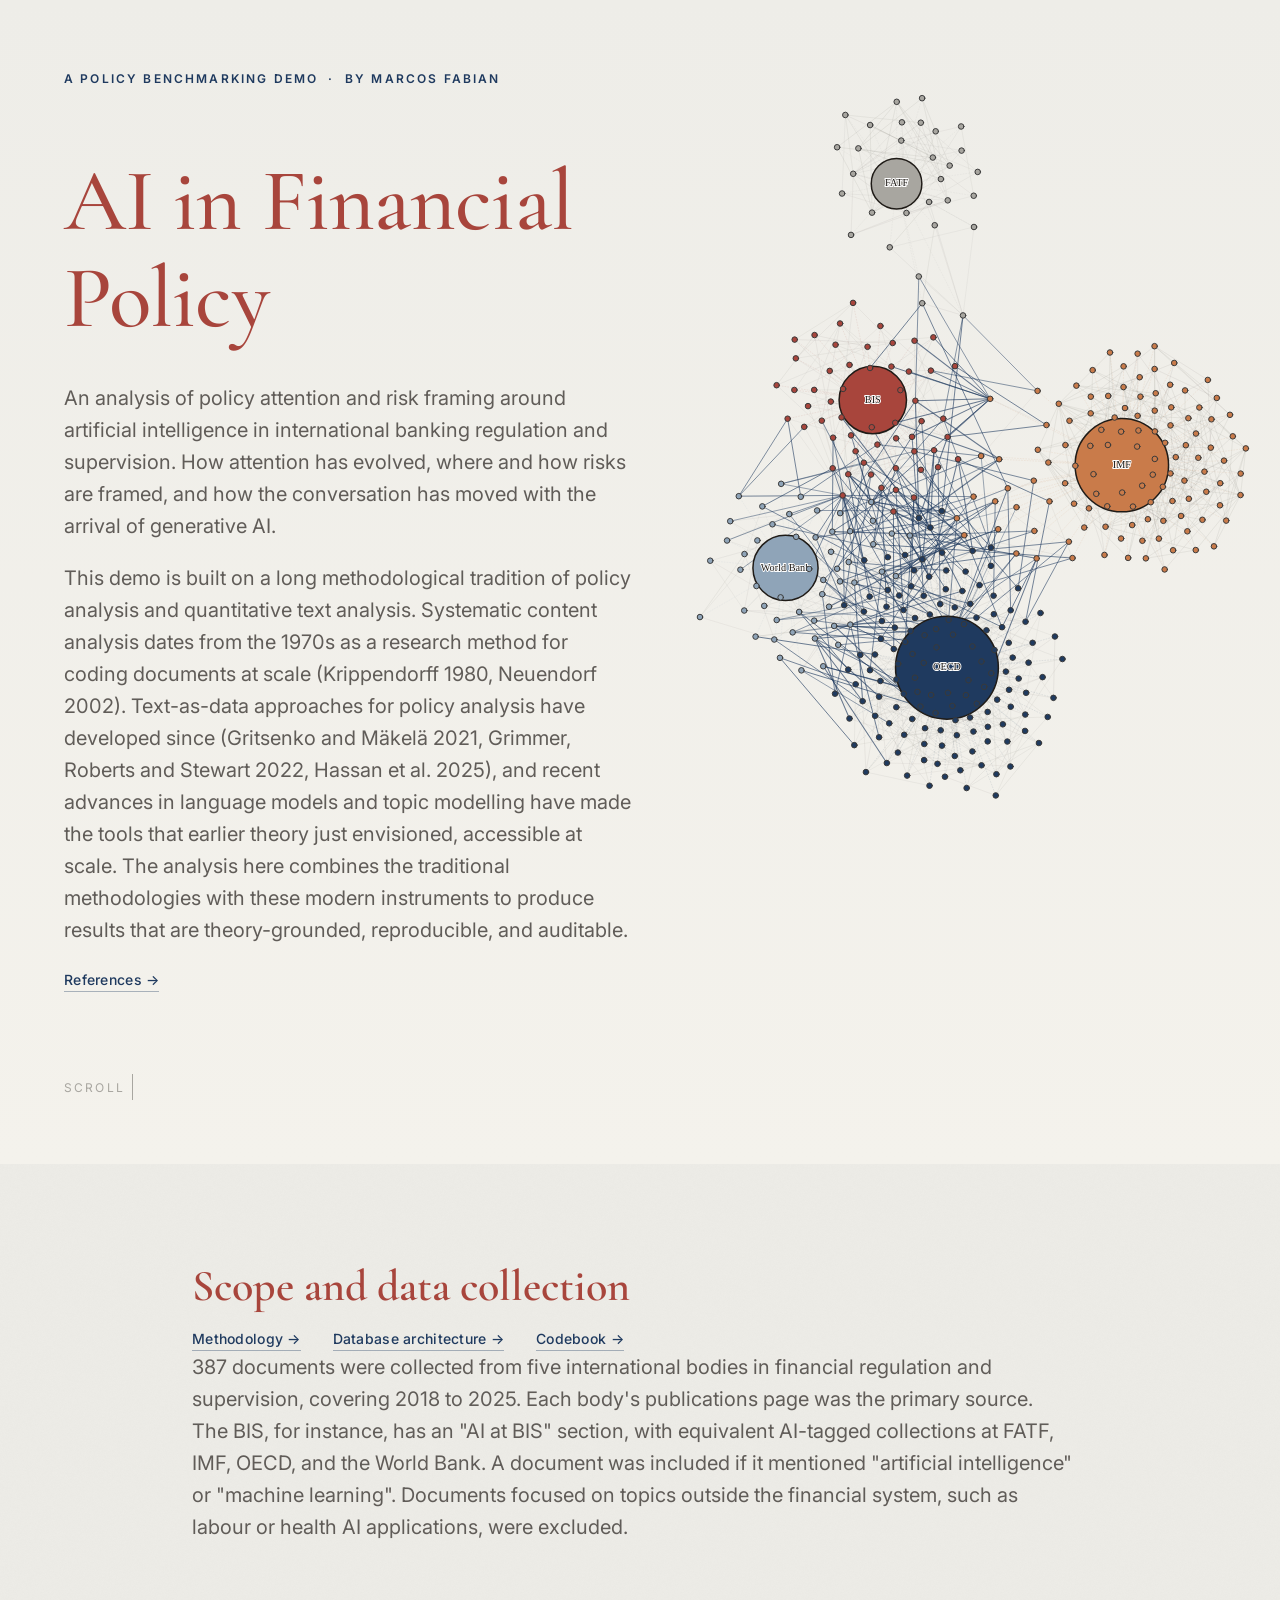
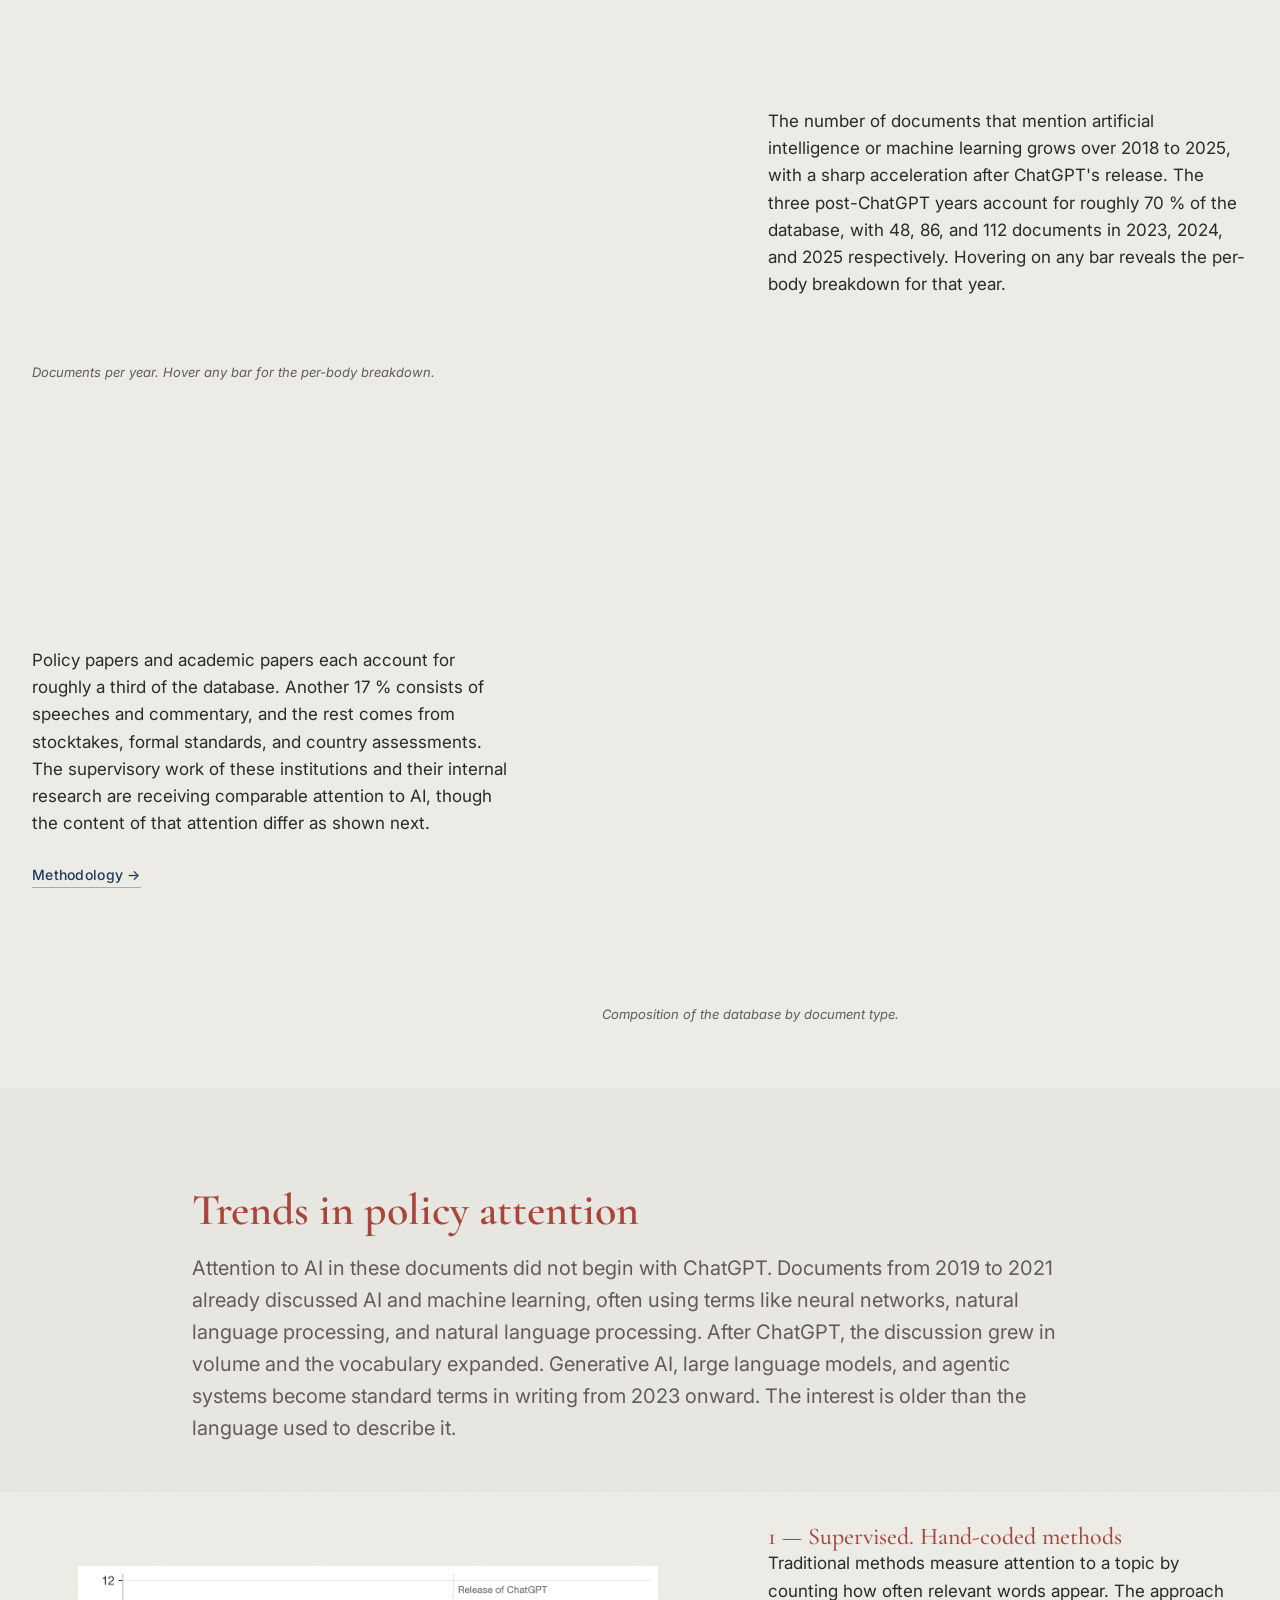
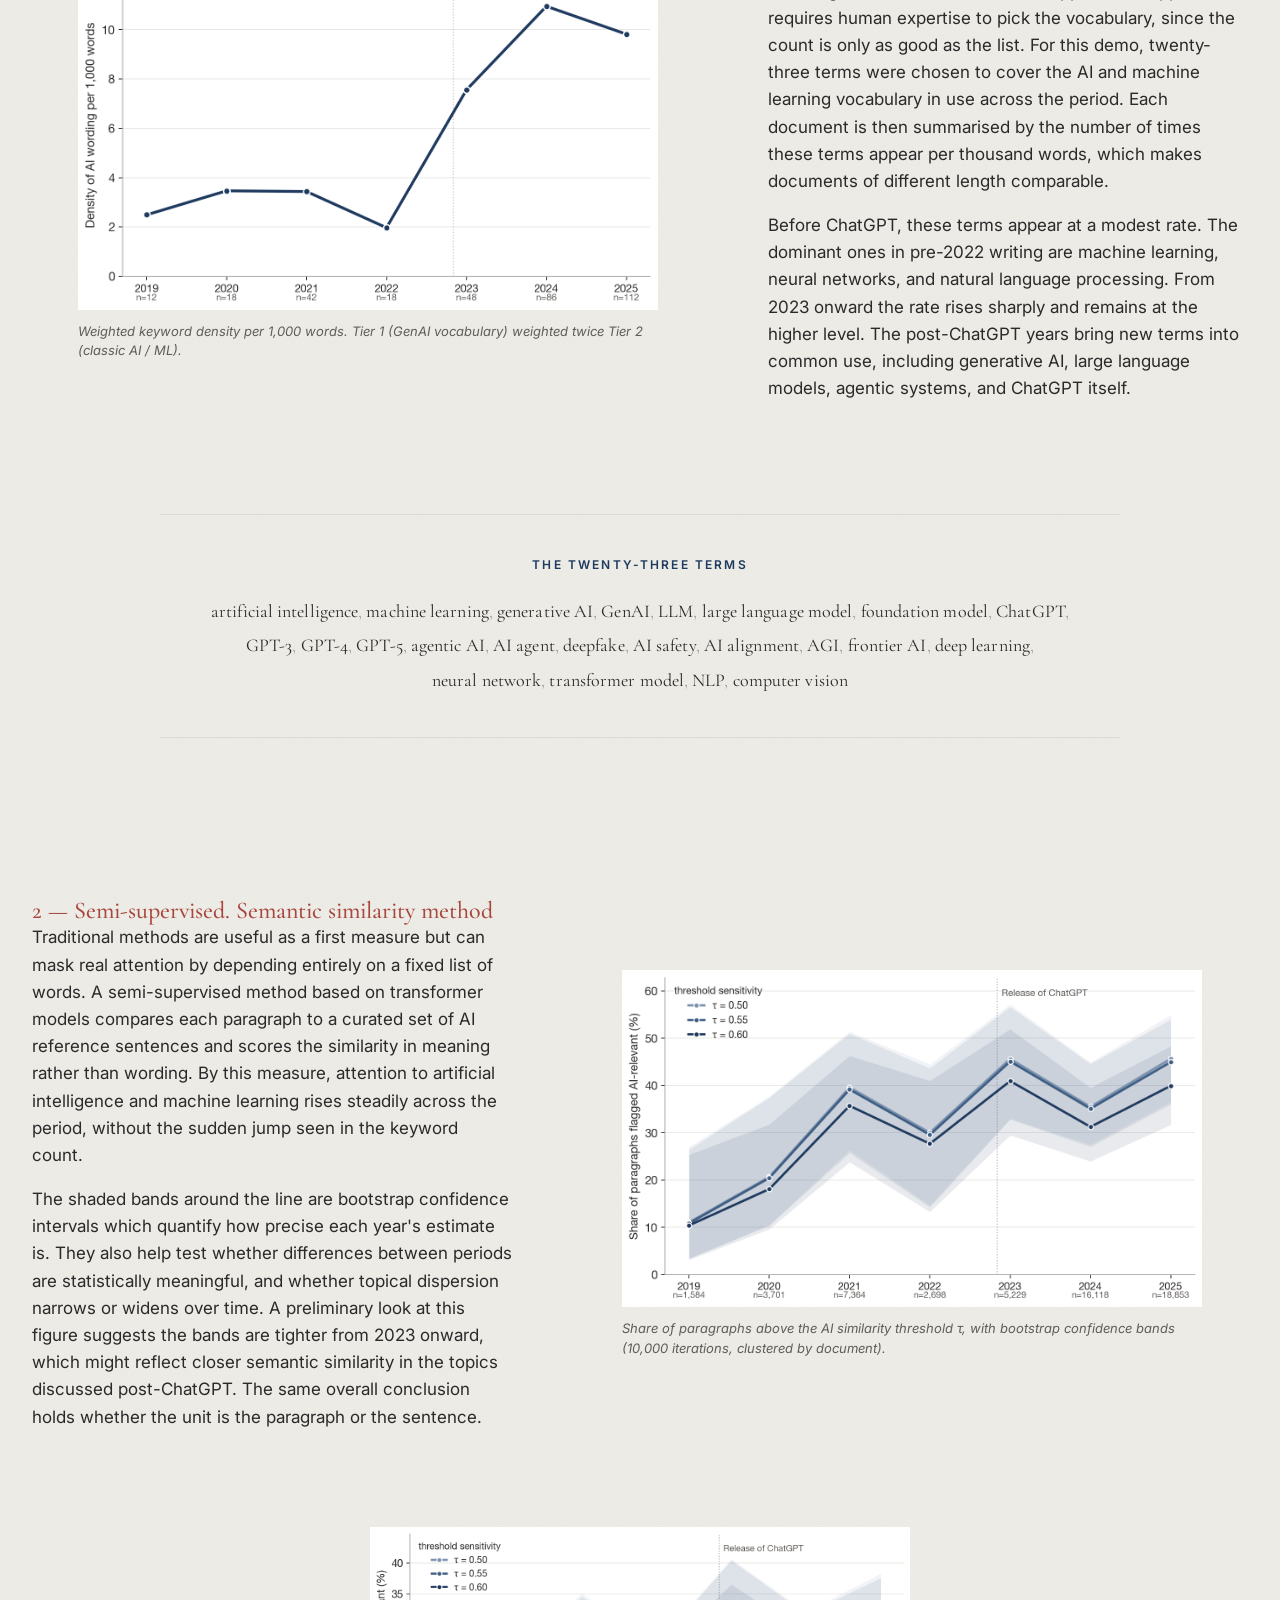
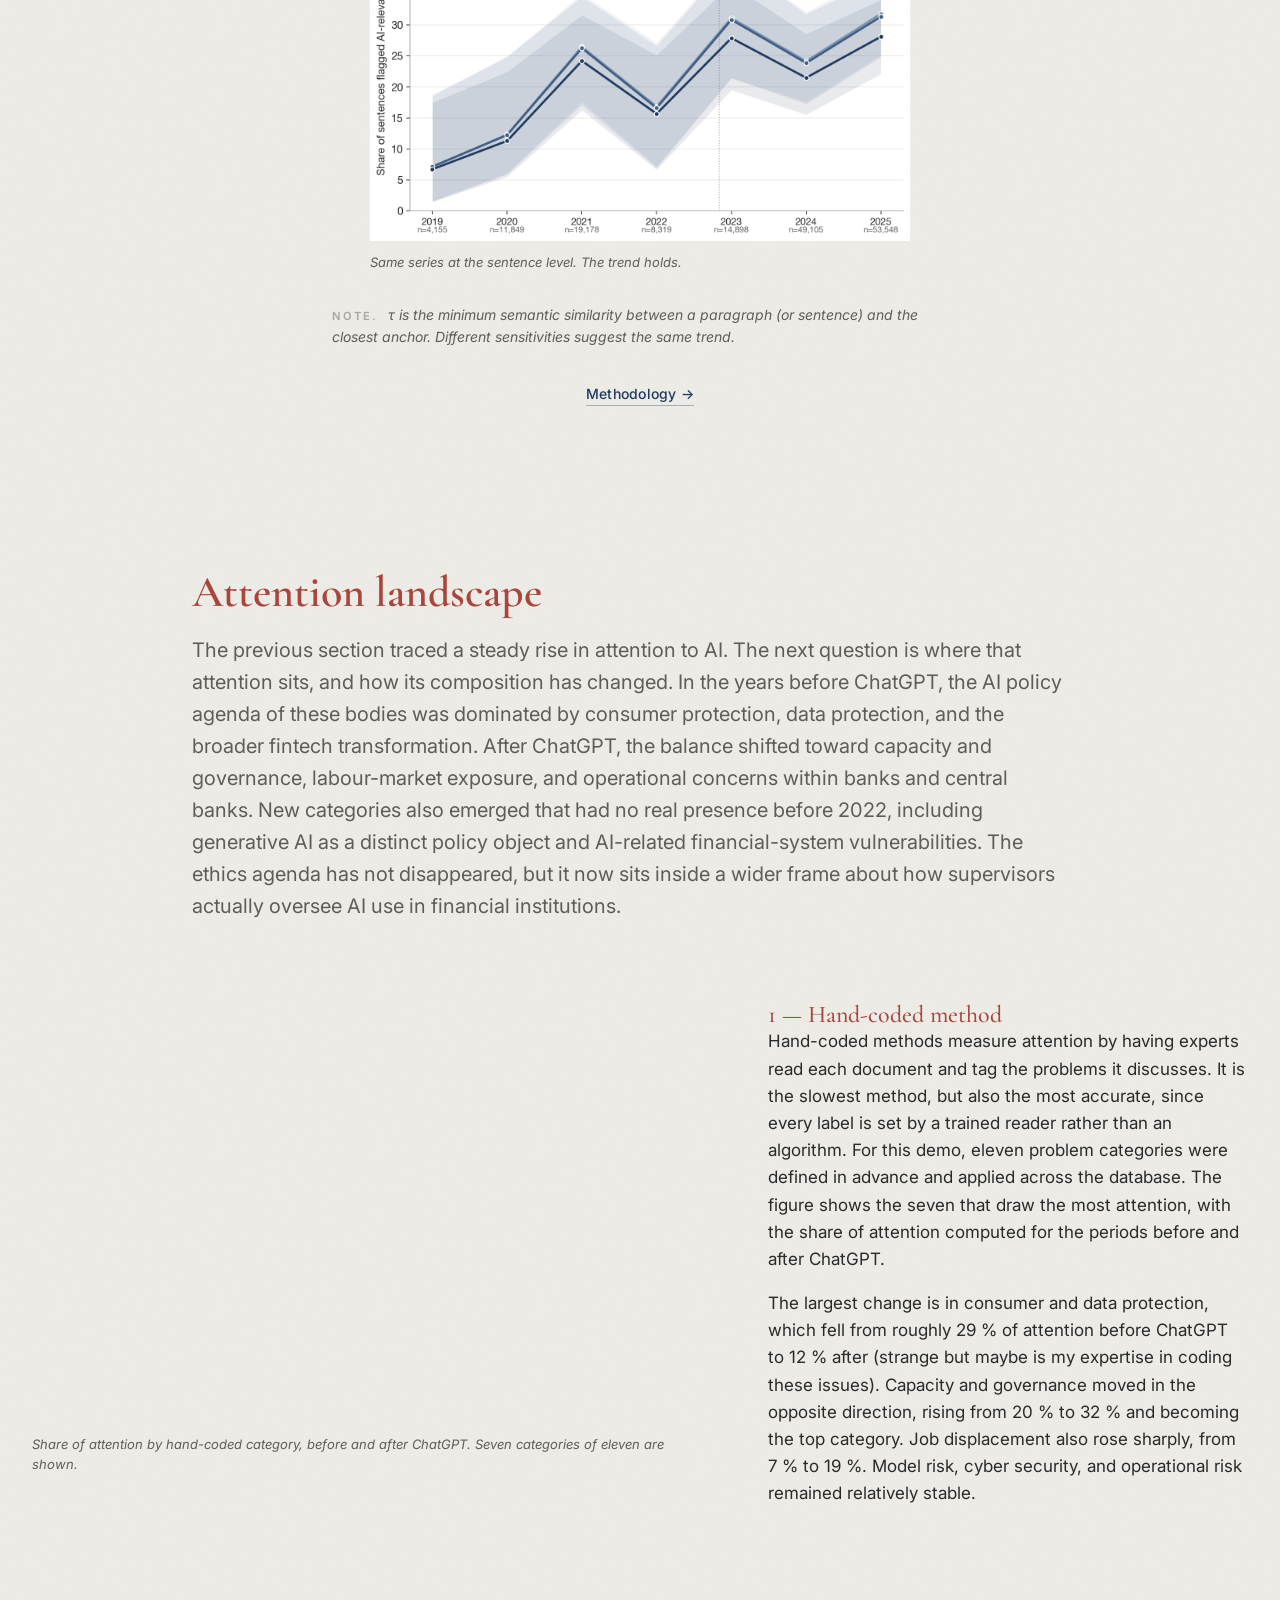
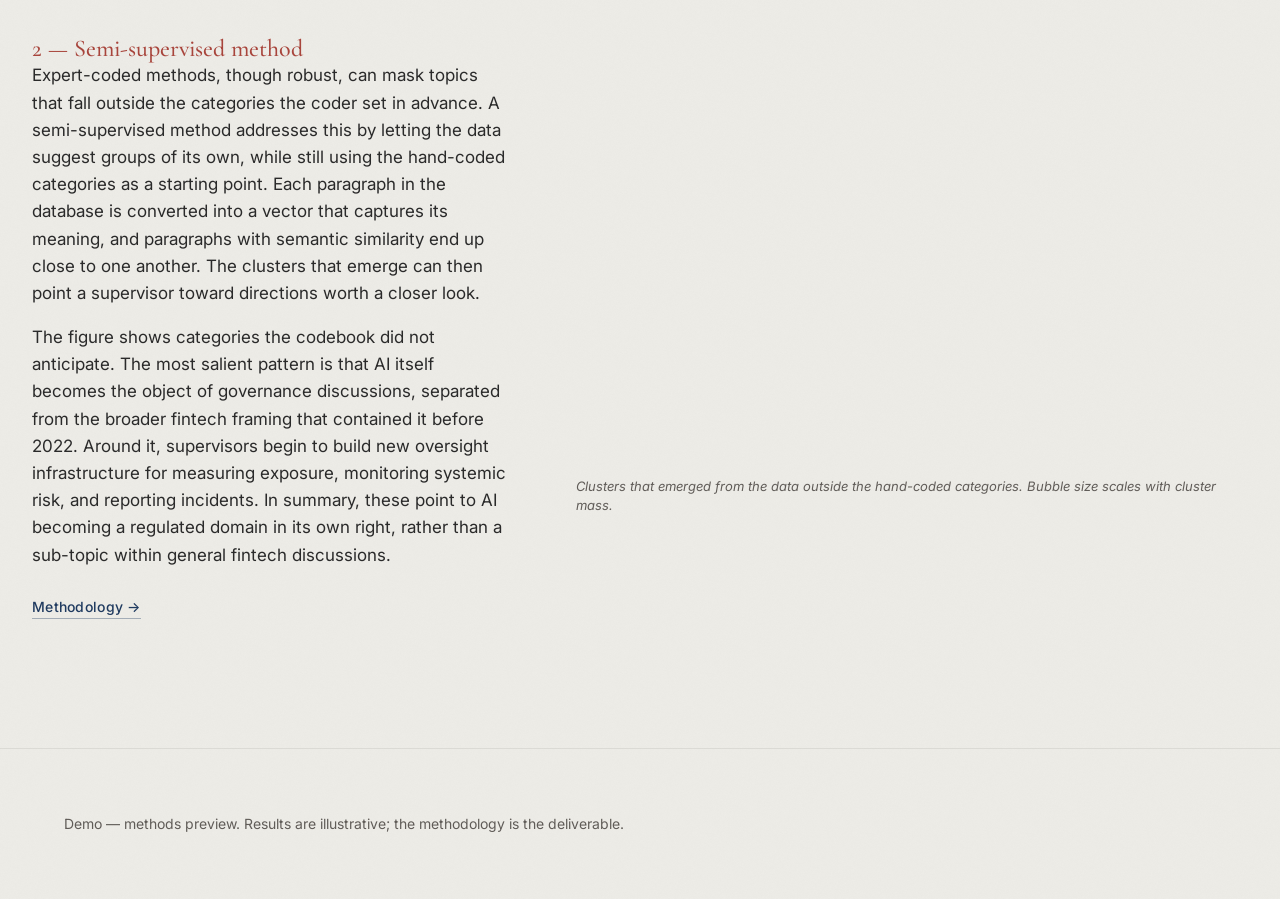
==== index.html @ e1345b3b "Section 01: three methodology buttons; build F0 sub-pages from markdown Under "Scope and data collec" ====
<!doctype html>
<html lang="en">
<head>
  <meta charset="utf-8" />
  <meta name="viewport" content="width=device-width, initial-scale=1" />
  <title>AI in Financial Policy — Demo</title>
  <meta name="description" content="A demo of policy-attention analysis on AI in international banking regulation and supervision." />

  <!-- Fonts (CDN for scaffold; self-host before publication, per design rules) -->
  <link rel="preconnect" href="https://fonts.googleapis.com" />
  <link rel="preconnect" href="https://fonts.gstatic.com" crossorigin />
  <link
    href="https://fonts.googleapis.com/css2?family=Cormorant+Garamond:wght@500;600;700&family=Inter:wght@400;500;600&display=swap"
    rel="stylesheet"
  />

  <link rel="stylesheet" href="styles/tokens.css" />
  <link rel="stylesheet" href="styles/base.css" />
  <link rel="stylesheet" href="styles/layout.css" />
  <link rel="stylesheet" href="styles/components.css" />
</head>

<body>
  <main>
    <!-- HERO — split: text + interactive proximity map -->
    <section class="hero" aria-labelledby="hero-title">
      <div class="hero__text">
        <div class="hero__inner">
          <p class="eyebrow reveal" data-reveal-index="0">A Policy Benchmarking Demo &nbsp;·&nbsp; By Marcos Fabian</p>
          <h1 id="hero-title" class="hero__title reveal" data-reveal-index="1">
            AI in Financial Policy
          </h1>
          <p class="hero__lede reveal" data-reveal-index="2">
            An analysis of policy attention and risk framing around artificial
            intelligence in international banking regulation and supervision.
            How attention has evolved, where and how risks are framed, and
            how the conversation has moved with the arrival of generative AI.
          </p>
          <p class="hero__lede reveal" data-reveal-index="3">
            This demo is built on a long methodological tradition of policy
            analysis and quantitative text analysis. Systematic content
            analysis dates from the 1970s as a research method for coding
            documents at scale (Krippendorff 1980, Neuendorf 2002).
            Text-as-data approaches for policy analysis have developed since
            (Gritsenko and Mäkelä 2021, Grimmer, Roberts and Stewart 2022,
            Hassan et al. 2025), and recent advances in language models and
            topic modelling have made the tools that earlier theory just
            envisioned, accessible at scale. The analysis here combines the
            traditional methodologies with these modern instruments to
            produce results that are theory-grounded, reproducible, and
            auditable.
          </p>
          <p class="reveal" data-reveal-index="4" style="margin-top: 1.25rem;">
            <a class="arrow-link" href="references.html" aria-label="Open the references page">
              References &rarr;
            </a>
          </p>
          <p class="scroll-hint reveal" data-reveal-index="5">Scroll</p>
        </div>
      </div>
      <div class="hero__map" aria-label="Interactive proximity map of the documents by semantic similarity">
        <iframe
          src="assets/figures/stage4_proximity.html"
          title="Interactive proximity map of the documents by semantic similarity"
          loading="eager"
        ></iframe>
      </div>
    </section>

    <!-- SECTION 1 OPENER — natural-flow (leads directly into its figures) -->
    <section class="section-opener section-opener--flow" aria-labelledby="scope-title">
      <div class="section-opener__inner">
        <h2 id="scope-title" class="section-opener__title reveal" data-reveal-index="0">
          Scope and data collection
        </h2>
        <p class="button-row reveal" data-reveal-index="1">
          <a class="arrow-link" href="methodology/F0/methodology.html">Methodology &rarr;</a>
          <a class="arrow-link" href="methodology/F0/database_architecture.html">Database architecture &rarr;</a>
          <a class="arrow-link" href="methodology/F0/codebook.html">Codebook &rarr;</a>
        </p>
        <p class="section-opener__lede section-opener__lede--wide reveal" data-reveal-index="2">
          387 documents were collected from five international bodies in
          financial regulation and supervision, covering 2018 to 2025. Each
          body's publications page was the primary source. The BIS, for
          instance, has an "AI at BIS" section, with equivalent AI-tagged
          collections at FATF, IMF, OECD, and the World Bank. A document
          was included if it mentioned "artificial intelligence" or
          "machine learning". Documents focused on topics outside the
          financial system, such as labour or health AI applications, were
          excluded.
        </p>
      </div>
    </section>

    <!-- SECTION 1 BODY — DOCS PER YEAR -->
    <section class="section-body section-body--tight">
      <div class="section-body__inner">
        <div class="grid-figure-text">
          <figure class="figure figure--interactive reveal" data-reveal-index="0" data-aspect="bar">
            <iframe
              src="assets/figures/F0_n_docs_per_year.html"
              title="Number of AI-mentioning documents per year, 2018 to 2025"
              loading="lazy"
            ></iframe>
            <figcaption class="figure-caption">
              Documents per year. Hover any bar for the per-body breakdown.
            </figcaption>
          </figure>
          <div class="prose reveal" data-reveal-index="1">
            <p>
              The number of documents that mention artificial intelligence or
              machine learning grows over 2018 to 2025, with a sharp
              acceleration after ChatGPT's release. The three post-ChatGPT
              years account for roughly 70 % of the database, with 48, 86,
              and 112 documents in 2023, 2024, and 2025 respectively.
              Hovering on any bar reveals the per-body breakdown for that
              year.
            </p>
          </div>
        </div>
      </div>
    </section>

    <!-- SECTION 1 BODY — DOC TYPE PIE -->
    <section class="section-body">
      <div class="section-body__inner">
        <div class="grid-figure-text grid-figure-text--reverse">
          <figure class="figure figure--interactive reveal" data-reveal-index="0" data-aspect="pie">
            <iframe
              src="assets/figures/F0_doc_type_pie.html"
              title="Share of documents by type across the database"
              loading="lazy"
            ></iframe>
            <figcaption class="figure-caption">
              Composition of the database by document type.
            </figcaption>
          </figure>
          <div class="prose reveal" data-reveal-index="1">
            <p>
              Policy papers and academic papers each account for roughly a
              third of the database. Another 17 % consists of speeches and
              commentary, and the rest comes from stocktakes, formal
              standards, and country assessments. The supervisory work of
              these institutions and their internal research are receiving
              comparable attention to AI, though the content of that
              attention differ as shown next.
            </p>
            <p style="margin-top: 1.5rem;">
              <a class="method-button" href="#" aria-label="Open the methodology note for document selection">
                Methodology &rarr;
              </a>
            </p>
          </div>
        </div>
      </div>
    </section>

    <!-- SECTION 2 OPENER -->
    <section class="section-opener section-opener--flow section-opener--tinted" aria-labelledby="attention-title">
      <div class="section-opener__inner">
        <h2 id="attention-title" class="section-opener__title reveal" data-reveal-index="0">
          Trends in policy attention
        </h2>
        <p class="section-opener__lede section-opener__lede--wide reveal" data-reveal-index="1">
          Attention to AI in these documents did not begin with ChatGPT.
          Documents from 2019 to 2021 already discussed AI and machine
          learning, often using terms like neural networks, natural language
          processing, and natural language processing. After ChatGPT, the
          discussion grew in volume and the vocabulary expanded. Generative
          AI, large language models, and agentic systems become standard
          terms in writing from 2023 onward. The interest is older than the
          language used to describe it.
        </p>
      </div>
    </section>

    <!-- SECTION 2 BODY — METHOD 1: SUPERVISED -->
    <section class="section-body section-body--tight">
      <div class="section-body__inner">
        <div class="grid-figure-text">
          <figure class="figure reveal" data-reveal-index="0">
            <img src="assets/figures/F1a_traditional.png" alt="Weighted yearly keyword density per 1,000 words across the documents, flat pre-2022, sharp jump from 2023 onward." />
            <figcaption class="figure-caption">
              Weighted keyword density per 1,000 words. Tier 1 (GenAI
              vocabulary) weighted twice Tier 2 (classic AI / ML).
            </figcaption>
          </figure>
          <div class="prose reveal" data-reveal-index="1">
            <h3>1 — Supervised. Hand-coded methods</h3>
            <p>
              Traditional methods measure attention to a topic by counting
              how often relevant words appear. The approach requires human
              expertise to pick the vocabulary, since the count is only as
              good as the list. For this demo, twenty-three terms were
              chosen to cover the AI and machine learning vocabulary in use
              across the period. Each document is then summarised by the
              number of times these terms appear per thousand words, which
              makes documents of different length comparable.
            </p>
            <p>
              Before ChatGPT, these terms appear at a modest rate. The
              dominant ones in pre-2022 writing are machine learning, neural
              networks, and natural language processing. From 2023 onward
              the rate rises sharply and remains at the higher level. The
              post-ChatGPT years bring new terms into common use, including
              generative AI, large language models, agentic systems, and
              ChatGPT itself.
            </p>
          </div>
        </div>
      </div>
    </section>

    <!-- KEYWORD VOCABULARY BAND -->
    <section class="section-body section-body--tight">
      <div class="section-body__inner">
        <aside class="keyword-list reveal" data-reveal-index="0" aria-label="The twenty-three keyword terms">
          <p class="keyword-list__label eyebrow">The twenty-three terms</p>
          <ul class="keyword-list__items">
            <li>artificial intelligence</li>
            <li>machine learning</li>
            <li>generative AI</li>
            <li>GenAI</li>
            <li>LLM</li>
            <li>large language model</li>
            <li>foundation model</li>
            <li>ChatGPT</li>
            <li>GPT-3</li>
            <li>GPT-4</li>
            <li>GPT-5</li>
            <li>agentic AI</li>
            <li>AI agent</li>
            <li>deepfake</li>
            <li>AI safety</li>
            <li>AI alignment</li>
            <li>AGI</li>
            <li>frontier AI</li>
            <li>deep learning</li>
            <li>neural network</li>
            <li>transformer model</li>
            <li>NLP</li>
            <li>computer vision</li>
          </ul>
        </aside>
      </div>
    </section>

    <!-- SECTION 2 BODY — METHOD 2: SEMI-SUPERVISED -->
    <section class="section-body">
      <div class="section-body__inner">
        <div class="grid-figure-text grid-figure-text--reverse">
          <figure class="figure reveal" data-reveal-index="0">
            <img src="assets/figures/F1_paragraph_joint.png" alt="Yearly share of paragraphs whose semantic similarity to AI reference sentences exceeds three sensitivity thresholds, with bootstrap confidence bands." />
            <figcaption class="figure-caption">
              Share of paragraphs above the AI similarity threshold τ, with
              bootstrap confidence bands (10,000 iterations, clustered by
              document).
            </figcaption>
          </figure>
          <div class="prose reveal" data-reveal-index="1">
            <h3>2 — Semi-supervised. Semantic similarity method</h3>
            <p>
              Traditional methods are useful as a first measure but can mask
              real attention by depending entirely on a fixed list of words.
              A semi-supervised method based on transformer models compares
              each paragraph to a curated set of AI reference sentences and
              scores the similarity in meaning rather than wording. By this
              measure, attention to artificial intelligence and machine
              learning rises steadily across the period, without the sudden
              jump seen in the keyword count.
            </p>
            <p>
              The shaded bands around the line are bootstrap confidence
              intervals which quantify how precise each year's estimate is.
              They also help test whether differences between periods are
              statistically meaningful, and whether topical dispersion
              narrows or widens over time. A preliminary look at this figure
              suggests the bands are tighter from 2023 onward, which might
              reflect closer semantic similarity in the topics discussed
              post-ChatGPT. The same overall conclusion holds whether the
              unit is the paragraph or the sentence.
            </p>
          </div>
        </div>
      </div>
    </section>

    <!-- COMPANION SENTENCE-UNIT FIGURE + FOOTNOTE + METHODOLOGY -->
    <section class="section-body section-body--tight">
      <div class="section-body__inner">
        <figure class="figure figure--compact reveal" data-reveal-index="0">
          <img src="assets/figures/F1_sentence_joint.png" alt="Same series at the sentence level, showing the same upward trend in semantic similarity to AI reference sentences." />
          <figcaption class="figure-caption">
            Same series at the sentence level. The trend holds.
          </figcaption>
        </figure>

        <p class="footnote reveal" data-reveal-index="1">
          τ is the minimum semantic similarity between a paragraph (or
          sentence) and the closest anchor. Different sensitivities suggest
          the same trend.
        </p>

        <p class="reveal" data-reveal-index="2" style="margin-top: 2rem; text-align: center;">
          <a class="method-button" href="#" aria-label="Open the methodology note for the semantic similarity method">
            Methodology &rarr;
          </a>
        </p>
      </div>
    </section>

    <!-- SECTION 3 OPENER -->
    <section class="section-opener section-opener--flow" aria-labelledby="landscape-title">
      <div class="section-opener__inner">
        <h2 id="landscape-title" class="section-opener__title reveal" data-reveal-index="0">
          Attention landscape
        </h2>
        <p class="section-opener__lede section-opener__lede--wide reveal" data-reveal-index="1">
          The previous section traced a steady rise in attention to AI.
          The next question is where that attention sits, and how its
          composition has changed. In the years before ChatGPT, the AI
          policy agenda of these bodies was dominated by consumer
          protection, data protection, and the broader fintech
          transformation. After ChatGPT, the balance shifted toward
          capacity and governance, labour-market exposure, and operational
          concerns within banks and central banks. New categories also
          emerged that had no real presence before 2022, including
          generative AI as a distinct policy object and AI-related
          financial-system vulnerabilities. The ethics agenda has not
          disappeared, but it now sits inside a wider frame about how
          supervisors actually oversee AI use in financial institutions.
        </p>
      </div>
    </section>

    <!-- SECTION 3 BODY — METHOD 1: HAND-CODED -->
    <section class="section-body section-body--tight">
      <div class="section-body__inner">
        <div class="grid-figure-text">
          <figure class="figure figure--interactive reveal" data-reveal-index="0" data-aspect="dumbbell">
            <iframe
              src="assets/figures/F2_dumbbell_codebook.html"
              title="Share of policy attention by hand-coded category, before and after ChatGPT"
              loading="lazy"
            ></iframe>
            <figcaption class="figure-caption">
              Share of attention by hand-coded category, before and after
              ChatGPT. Seven categories of eleven are shown.
            </figcaption>
          </figure>
          <div class="prose reveal" data-reveal-index="1">
            <h3>1 — Hand-coded method</h3>
            <p>
              Hand-coded methods measure attention by having experts read
              each document and tag the problems it discusses. It is the
              slowest method, but also the most accurate, since every label
              is set by a trained reader rather than an algorithm. For this
              demo, eleven problem categories were defined in advance and
              applied across the database. The figure shows the seven that
              draw the most attention, with the share of attention computed
              for the periods before and after ChatGPT.
            </p>
            <p>
              The largest change is in consumer and data protection, which
              fell from roughly 29 % of attention before ChatGPT to 12 %
              after (strange but maybe is my expertise in coding these
              issues). Capacity and governance moved in the opposite
              direction, rising from 20 % to 32 % and becoming the top
              category. Job displacement also rose sharply, from 7 % to
              19 %. Model risk, cyber security, and operational risk
              remained relatively stable.
            </p>
          </div>
        </div>
      </div>
    </section>

    <!-- SECTION 3 BODY — METHOD 2: SEMI-SUPERVISED -->
    <section class="section-body">
      <div class="section-body__inner">
        <div class="grid-figure-text grid-figure-text--reverse">
          <figure class="figure figure--interactive reveal" data-reveal-index="0" data-aspect="bubblemap">
            <iframe
              src="assets/figures/F2_cloud_B_bubblemap.html"
              title="Bubble map of semantic clusters that emerged outside the predefined codebook"
              loading="lazy"
            ></iframe>
            <figcaption class="figure-caption">
              Clusters that emerged from the data outside the hand-coded
              categories. Bubble size scales with cluster mass.
            </figcaption>
          </figure>
          <div class="prose reveal" data-reveal-index="1">
            <h3>2 — Semi-supervised method</h3>
            <p>
              Expert-coded methods, though robust, can mask topics that fall
              outside the categories the coder set in advance. A
              semi-supervised method addresses this by letting the data
              suggest groups of its own, while still using the hand-coded
              categories as a starting point. Each paragraph in the
              database is converted into a vector that captures its
              meaning, and paragraphs with semantic similarity end up close
              to one another. The clusters that emerge can then point a
              supervisor toward directions worth a closer look.
            </p>
            <p>
              The figure shows categories the codebook did not anticipate.
              The most salient pattern is that AI itself becomes the object
              of governance discussions, separated from the broader fintech
              framing that contained it before 2022. Around it, supervisors
              begin to build new oversight infrastructure for measuring
              exposure, monitoring systemic risk, and reporting incidents.
              In summary, these point to AI becoming a regulated domain in
              its own right, rather than a sub-topic within general fintech
              discussions.
            </p>
            <p style="margin-top: 1.5rem;">
              <a class="method-button" href="#" aria-label="Open the methodology note for the attention landscape analysis">
                Methodology &rarr;
              </a>
            </p>
          </div>
        </div>
      </div>
    </section>
  </main>

  <footer class="site-footer">
    <div class="container">
      <p>Demo — methods preview. Results are illustrative; the methodology is the deliverable.</p>
    </div>
  </footer>

  <script src="scripts/reveal.js" defer></script>
</body>
</html>
---- styles/tokens.css ----
/* Design tokens — single source of truth.
   No other file hardcodes hex, px, or motion values. */

:root {
  /* Surfaces */
  --bg:               #EEEDE8;
  --bg-tint-darker:   #E8E6E0;
  --bg-tint-lighter:  #F4F2EC;
  --surface:          #FFFFFF;

  /* Text */
  --text:             #2A2A2A;
  --text-secondary:   #605C58;
  --text-muted:       #A8A6A0;

  /* Accents (one role each) */
  --title:            #A8453C; /* terracotta — titles only */
  --link:             #1F3A5F; /* ink blue — links, eyebrows, labels, nav */
  --spark:            #F5D0CC; /* soft pink — rare, never structural */

  /* Type */
  --font-display: "Cormorant Garamond", "Cormorant", Georgia, serif;
  --font-body:    "Inter", -apple-system, BlinkMacSystemFont, "Helvetica Neue", Arial, sans-serif;

  --fs-eyebrow:    0.75rem;   /* 12px */
  --fs-body:       1.0625rem; /* 17px */
  --fs-lede:       1.25rem;   /* 20px */
  --fs-h3:         1.5rem;    /* 24px — sits comfortably under H2 */
  --fs-h2:         2.75rem;   /* 44px */
  --fs-h1:         clamp(3rem, 7vw, 5.5rem);

  --lh-body:       1.6;
  --lh-display:    1.1;

  --tracking-eyebrow: 0.18em;

  /* Layout */
  --container-max: 84rem;     /* 1344px */
  --gutter:        2rem;
  --gutter-lg:     4rem;

  /* Motion */
  --ease-out:      cubic-bezier(0.22, 0.61, 0.36, 1);
  --reveal-dur:    700ms;
  --reveal-rise:   10px;
  --reveal-stagger: 80ms;

  /* Rule lines */
  --divider:       color-mix(in srgb, var(--text-muted) 25%, transparent);
}

@media (prefers-reduced-motion: reduce) {
  :root {
    --reveal-dur: 1ms;
    --reveal-rise: 0px;
    --reveal-stagger: 0ms;
  }
}
---- styles/base.css ----
/* Reset + base typography */

*, *::before, *::after { box-sizing: border-box; }

html, body { margin: 0; padding: 0; }

html { -webkit-text-size-adjust: 100%; scroll-behavior: smooth; }

body {
  font-family: var(--font-body);
  font-size: var(--fs-body);
  line-height: var(--lh-body);
  color: var(--text);
  background-color: var(--bg);
  /* 1.5% noise grain — paper feel, not screen */
  background-image: url("data:image/svg+xml;utf8,<svg xmlns='http://www.w3.org/2000/svg' width='160' height='160'><filter id='n'><feTurbulence type='fractalNoise' baseFrequency='1.6' numOctaves='2' stitchTiles='stitch'/><feColorMatrix values='0 0 0 0 0 0 0 0 0 0 0 0 0 0 0 0 0 0 0.018 0'/></filter><rect width='100%25' height='100%25' filter='url(%23n)'/></svg>");
  background-repeat: repeat;
  -webkit-font-smoothing: antialiased;
  -moz-osx-font-smoothing: grayscale;
}

h1, h2, h3 {
  font-family: var(--font-display);
  color: var(--title);
  font-weight: 600;
  line-height: var(--lh-display);
  margin: 0;
}

h1 { font-size: var(--fs-h1); font-weight: 500; letter-spacing: -0.01em; }
h2 { font-size: var(--fs-h2); }
h3 { font-size: var(--fs-h3); font-weight: 500; }

p { margin: 0 0 1em; }
p:last-child { margin-bottom: 0; }

a {
  color: var(--link);
  text-decoration: none;
  border-bottom: 1px solid color-mix(in srgb, var(--link) 35%, transparent);
  transition: border-color 200ms var(--ease-out);
}
a:hover { border-bottom-color: var(--link); }
a:focus-visible {
  outline: 2px solid var(--link);
  outline-offset: 3px;
  border-radius: 2px;
}

img { max-width: 100%; height: auto; display: block; }

figure { margin: 0; }

hr {
  border: 0;
  height: 1px;
  background: var(--divider);
  margin: 3rem 0;
}

::selection { background: color-mix(in srgb, var(--link) 25%, transparent); }
---- styles/layout.css ----
/* Layout — containers, hero, section openers, section body, grids */

.container {
  width: 100%;
  max-width: var(--container-max);
  margin-inline: auto;
  padding-inline: var(--gutter);
}

/* Hero — split layout: text + interactive proximity map.
   Mobile (default): stacks. Text first at 100vh, map below at ~70vh.
   Desktop (>= 900px): side-by-side, both 100vh. */
.hero {
  display: grid;
  grid-template-columns: 1fr;
  background: linear-gradient(180deg, var(--bg) 0%, var(--bg-tint-lighter) 100%);
}
.hero__text {
  display: grid;
  place-items: center;
  padding: var(--gutter-lg) var(--gutter);
  min-height: 100vh;
}
.hero__inner { max-width: 36rem; text-align: left; }
.hero__title { margin-top: 0.6em; margin-bottom: 0.4em; }
.hero__lede {
  font-size: var(--fs-lede);
  color: var(--text-secondary);
  max-width: 34em;
}
.hero__map {
  position: relative;
  min-height: 70vh;
  /* Subtle hairline so the map area reads as its own pane on mobile
     when stacked below the text. Removed on desktop. */
  border-top: 1px solid var(--divider);
}
.hero__map iframe {
  position: absolute;
  inset: 0;
  width: 100%;
  height: 100%;
  border: 0;
  display: block;
  background: transparent;
}

@media (min-width: 900px) {
  /* Text gets the larger share now that the hero copy is two paragraphs. */
  .hero { grid-template-columns: 52fr 48fr; }
  .hero__text { padding-left: var(--gutter-lg); }
  /* Map stays anchored at top, fixed at 100vh, so it doesn't stretch
     when the hero text grows past the viewport. */
  .hero__map {
    align-self: start;
    position: sticky;
    top: 0;
    height: 100vh;
    min-height: 0;
    border-top: 0;
  }
}

/* Section opener — 100vh title card, just eyebrow + h2 + lede */
.section-opener {
  min-height: 100vh;
  display: grid;
  place-items: center;
  padding: var(--gutter-lg) var(--gutter);
}
.section-opener__inner { max-width: 56rem; }
.section-opener__title { margin: 0.4em 0 0.4em; }
.section-opener__lede {
  font-size: var(--fs-lede);
  color: var(--text-secondary);
  max-width: 36em;
}
.section-opener__lede--wide { max-width: 44em; }

/* Alternate section opener tint for rhythm (use sparingly) */
.section-opener--tinted { background: var(--bg-tint-darker); }

/* Flow variant — natural height, for openers that lead directly into
   their own figures (no full-viewport pause). */
.section-opener--flow {
  min-height: auto;
  padding-top: calc(var(--gutter-lg) * 1.25);
  padding-bottom: calc(var(--gutter-lg) * 0.75);
  display: block;
}
.section-opener--flow .section-opener__inner {
  margin-inline: auto;
  max-width: 56rem;
}

/* Section body — natural height, flows after the opener */
.section-body {
  padding: var(--gutter-lg) var(--gutter);
}
.section-body--tight { padding-top: calc(var(--gutter-lg) / 2); }
.section-body__inner {
  max-width: var(--container-max);
  margin-inline: auto;
}

/* Prose column */
.prose { max-width: 36em; }
.prose p + p { margin-top: 1em; }

/* Two-column grid: figure + text */
.grid-figure-text {
  display: grid;
  grid-template-columns: 1fr;
  gap: var(--gutter-lg);
  align-items: center;
}
@media (min-width: 900px) {
  .grid-figure-text {
    grid-template-columns: 7fr 5fr;
  }
  .grid-figure-text--reverse { direction: rtl; }
  .grid-figure-text--reverse > * { direction: ltr; }
}

/* Footer */
.site-footer {
  padding: var(--gutter-lg) var(--gutter);
  color: var(--text-secondary);
  font-size: 0.875rem;
  border-top: 1px solid var(--divider);
  margin-top: var(--gutter-lg);
}
---- styles/components.css ----
/* Components — eyebrows, captions, buttons, scroll hint, reveal */

.eyebrow {
  display: inline-block;
  font-family: var(--font-body);
  font-size: var(--fs-eyebrow);
  font-weight: 600;
  letter-spacing: var(--tracking-eyebrow);
  text-transform: uppercase;
  color: var(--link);
}

.figure {
  background: transparent;
  padding: 0;
  border: 0;
  margin-inline: auto;
  width: 100%;
}
.figure img { width: 100%; display: block; }

/* Static figures inside a figure-text grid get capped so they sit a
   touch smaller than the Section 01 interactive charts. */
.grid-figure-text .figure:not(.figure--interactive) { max-width: 580px; }
.figure-caption {
  margin-top: 0.75rem;
  font-size: 0.8125rem;
  color: var(--text-secondary);
  font-style: italic;
  line-height: 1.5;
}

/* Interactive figure: Plotly HTML embedded as iframe.
   No card — the chart sits directly on the page, with a transparent
   plot/paper background (post-processed). */
.figure--interactive {
  background: transparent;
  border: 0;
  padding: 0;
  width: 100%;
}
.figure--interactive iframe {
  display: block;
  width: 100%;
  border: 0;
  background: transparent;
  margin-inline: auto;
}
/* Cap chart canvas size so wide grid columns don't make charts feel
   oversized. Aspect ratio preserves the native shape. */
/* Bar fills the figure column on wide screens. */
.figure--interactive[data-aspect="bar"] iframe {
  aspect-ratio: 820 / 400;
}
/* Pie is capped at the container level so the caption aligns with the
   chart (a pie stretched too wide reads worse than a moderate one). */
.figure--interactive[data-aspect="pie"] {
  max-width: 620px;
}
.figure--interactive[data-aspect="pie"] iframe {
  aspect-ratio: 720 / 560;
}
/* F2 dumbbell — wide horizontal comparison; fills column. */
.figure--interactive[data-aspect="dumbbell"] iframe {
  aspect-ratio: 900 / 520;
}
/* F2 bubble map — wide canvas; benefits from breaking out of the grid
   to a wider container (handled inline at the section level). */
.figure--interactive[data-aspect="bubblemap"] iframe {
  aspect-ratio: 1200 / 580;
}

/* Methodology arrow link — text-link register, no framed CTA. */
.method-button {
  display: inline-flex;
  align-items: baseline;
  gap: 0.4em;
  font-family: var(--font-body);
  font-size: 0.875rem;
  font-weight: 500;
  letter-spacing: 0.02em;
  color: var(--link);
  background: transparent;
  border: 0;
  border-bottom: 1px solid color-mix(in srgb, var(--link) 35%, transparent);
  padding: 0;
  transition: border-color 180ms var(--ease-out), gap 180ms var(--ease-out);
}
.method-button:hover {
  border-bottom-color: var(--link);
  gap: 0.6em;
}

.scroll-hint {
  margin-top: 4rem;
  font-size: var(--fs-eyebrow);
  letter-spacing: var(--tracking-eyebrow);
  text-transform: uppercase;
  color: var(--text-muted);
  display: inline-flex;
  align-items: center;
  gap: 0.6em;
}
.scroll-hint::after {
  content: "";
  width: 1px;
  height: 2.2em;
  background: var(--text-muted);
  display: inline-block;
  animation: scroll-hint-pulse 2.4s var(--ease-out) infinite;
  transform-origin: top;
}
@keyframes scroll-hint-pulse {
  0%   { transform: scaleY(0.3); opacity: 0.4; }
  50%  { transform: scaleY(1);   opacity: 1; }
  100% { transform: scaleY(0.3); opacity: 0.4; }
}

/* Compact figure variant — caps width and centres in its parent. */
.figure--compact {
  max-width: 540px;
  margin-inline: auto;
}

/* Keyword list — quiet editorial band with the vocabulary. */
.keyword-list {
  max-width: 60rem;
  margin: 1rem auto 2rem;
  padding: 2.5rem var(--gutter);
  border-top: 1px solid var(--divider);
  border-bottom: 1px solid var(--divider);
  text-align: center;
}
.keyword-list__label {
  display: block;
  margin: 0 0 1.25rem;
}
.keyword-list__items {
  margin: 0;
  padding: 0;
  list-style: none;
  font-family: var(--font-display);
  font-style: normal;
  color: var(--text);
  font-size: 1.125rem;
  line-height: 1.9;
  letter-spacing: 0.005em;
}
.keyword-list__items li {
  display: inline;
  white-space: nowrap;
}
.keyword-list__items li:not(:last-child)::after {
  content: ", ";
  color: var(--text-muted);
}

/* Footnote — small italic muted note. Editorial register. */
.footnote {
  margin: 2rem auto 0;
  max-width: 44em;
  font-size: 0.875rem;
  color: var(--text-secondary);
  font-style: italic;
  line-height: 1.55;
}
.footnote::before {
  content: "Note.";
  display: inline-block;
  margin-right: 0.55em;
  font-style: normal;
  font-weight: 600;
  font-size: 0.7rem;
  letter-spacing: var(--tracking-eyebrow);
  text-transform: uppercase;
  color: var(--text-muted);
}

/* Inline arrow link — for "References", "Methodology", and other
   secondary navigation. Same visual language as .method-button. */
.arrow-link {
  display: inline-flex;
  align-items: baseline;
  gap: 0.4em;
  font-family: var(--font-body);
  font-size: 0.875rem;
  font-weight: 500;
  letter-spacing: 0.02em;
  color: var(--link);
  background: transparent;
  border: 0;
  border-bottom: 1px solid color-mix(in srgb, var(--link) 35%, transparent);
  padding: 0;
  transition: border-color 180ms var(--ease-out), gap 180ms var(--ease-out);
}
.arrow-link:hover {
  border-bottom-color: var(--link);
  gap: 0.6em;
}

/* Bibliography — academic reference list with hanging indent.
   Used on /references.html. */
.reference-list {
  list-style: none;
  margin: 0;
  padding: 0;
  counter-reset: ref;
}
.reference-entry {
  font-family: var(--font-body);
  font-size: 1rem;
  line-height: 1.6;
  color: var(--text);
  padding: 1.1rem 0;
  padding-left: 2.25em;
  text-indent: -2.25em;        /* hanging indent */
  border-bottom: 1px solid var(--divider);
}
.reference-entry:last-child { border-bottom: 0; }
.reference-entry .ref-author {
  font-family: var(--font-display);
  font-weight: 600;
  color: var(--text);
}
.reference-entry .ref-year {
  font-family: var(--font-display);
  font-weight: 500;
  color: var(--text-secondary);
}
.reference-entry .ref-title { font-style: italic; }
.reference-entry .ref-venue { color: var(--text-secondary); }
.reference-entry .ref-meta {
  display: block;
  margin-top: 0.25em;
  font-size: 0.8125rem;
  color: var(--text-muted);
  text-indent: 0;
}

/* Sub-page header — small back-link strip used on references.html and
   future methodology notes. */
.page-header {
  padding: 1.75rem var(--gutter) 1rem;
  border-bottom: 1px solid var(--divider);
}
.page-header__inner {
  max-width: 60rem;
  margin-inline: auto;
  display: flex;
  align-items: baseline;
  justify-content: space-between;
  gap: 1rem;
}
.page-header__site {
  font-family: var(--font-display);
  font-size: 0.9375rem;
  font-weight: 500;
  color: var(--text-secondary);
  letter-spacing: 0.01em;
}
.page-header__site a {
  color: inherit;
  border-bottom: 0;
}
.page-header__site a:hover { color: var(--text); }

/* Sub-page main column — narrow, prose-friendly */
.subpage {
  max-width: 60rem;
  margin-inline: auto;
  padding: 4rem var(--gutter) 6rem;
}
.subpage--wide { max-width: 72rem; }

/* Methodology / note body — renders converted markdown.
   Plays nicely with subpage container. */
.note-body {
  font-family: var(--font-body);
  font-size: 1.0625rem;
  line-height: 1.7;
  color: var(--text);
}
.note-body h1 {
  font-family: var(--font-display);
  color: var(--title);
  font-weight: 600;
  font-size: var(--fs-h2);
  margin: 0 0 2rem;
}
.note-body h2 {
  font-family: var(--font-display);
  color: var(--title);
  font-weight: 500;
  font-size: 1.75rem;
  margin: 3rem 0 1rem;
}
.note-body h3 {
  font-family: var(--font-display);
  color: var(--title);
  font-weight: 500;
  font-size: 1.375rem;
  margin: 2.25rem 0 0.75rem;
}
.note-body p { margin: 0 0 1.1em; max-width: 38em; }
.note-body strong { color: var(--text); font-weight: 600; }
.note-body em { color: var(--text); }
.note-body code {
  font-family: ui-monospace, SFMono-Regular, "SF Mono", Menlo, Consolas, monospace;
  font-size: 0.9em;
  background: color-mix(in srgb, var(--text-muted) 18%, transparent);
  padding: 0.1em 0.35em;
  border-radius: 3px;
}
.note-body pre {
  background: var(--surface);
  border: 1px solid var(--divider);
  padding: 1rem 1.25rem;
  overflow-x: auto;
  margin: 1.5rem 0;
  font-family: ui-monospace, SFMono-Regular, "SF Mono", Menlo, Consolas, monospace;
  font-size: 0.875rem;
  line-height: 1.55;
  color: var(--text);
}
.note-body pre code {
  background: transparent;
  padding: 0;
  border-radius: 0;
  font-size: inherit;
}
.note-body ul, .note-body ol { margin: 0 0 1.1em; padding-left: 1.5em; max-width: 38em; }
.note-body li { margin-bottom: 0.35em; }

/* Tables in methodology notes — quiet editorial typesetting. */
.note-body table {
  width: 100%;
  border-collapse: collapse;
  margin: 1.75rem 0 2.25rem;
  font-size: 0.9375rem;
  line-height: 1.55;
}
.note-body thead th {
  text-align: left;
  font-family: var(--font-body);
  font-weight: 600;
  font-size: 0.75rem;
  letter-spacing: var(--tracking-eyebrow);
  text-transform: uppercase;
  color: var(--text-secondary);
  padding: 0.6rem 0.9rem 0.6rem 0;
  border-bottom: 1px solid var(--text-muted);
}
.note-body thead th:not(:last-child) { padding-right: 1.5rem; }
.note-body tbody td {
  padding: 0.75rem 0.9rem 0.75rem 0;
  border-bottom: 1px solid var(--divider);
  vertical-align: top;
  color: var(--text);
}
.note-body tbody td:not(:last-child) { padding-right: 1.5rem; }
.note-body tbody td:first-child { width: 14em; }
.note-body tbody td:first-child code {
  background: transparent;
  padding: 0;
  color: var(--link);
  font-weight: 500;
}
.note-body tbody tr:last-child td { border-bottom: 0; }

/* Sub-page sub-navigation: small bar of sibling notes. */
.subnav {
  display: flex;
  flex-wrap: wrap;
  gap: 1.5rem;
  margin: 0 0 3rem;
  padding-bottom: 1.25rem;
  border-bottom: 1px solid var(--divider);
}
.subnav__item {
  font-size: 0.8125rem;
  font-weight: 500;
  letter-spacing: 0.02em;
  color: var(--text-secondary);
  border-bottom: 0;
  padding-bottom: 2px;
}
.subnav__item:hover { color: var(--link); border-bottom: 0; }
.subnav__item--active { color: var(--link); border-bottom: 1px solid var(--link); }

/* Hero / section button group (3 inline arrow-links under a title) */
.button-row {
  display: flex;
  flex-wrap: wrap;
  gap: 1.5rem 2rem;
  margin: 0.5rem 0 0;
}
.subpage__title {
  margin: 0 0 2.5rem;
}
.subpage__title + .reference-list,
.subpage__title + .subpage__lede {
  margin-top: 0;
}
.subpage__lede {
  font-size: var(--fs-lede);
  color: var(--text-secondary);
  max-width: 38em;
  margin-bottom: 3rem;
}

/* Scroll-fade reveal */
.reveal {
  opacity: 0;
  transform: translateY(var(--reveal-rise));
  transition:
    opacity var(--reveal-dur) var(--ease-out),
    transform var(--reveal-dur) var(--ease-out);
  transition-delay: calc(var(--reveal-index, 0) * var(--reveal-stagger));
  will-change: opacity, transform;
}
.reveal.is-visible {
  opacity: 1;
  transform: translateY(0);
}

@media (prefers-reduced-motion: reduce) {
  .reveal { opacity: 1; transform: none; transition: none; }
  .scroll-hint::after { animation: none; }
  html { scroll-behavior: auto; }
}

@media (max-width: 640px) {
  .keyword-list {
    padding: 1.75rem var(--gutter);
  }
  .keyword-list__items {
    font-size: 1rem;
    line-height: 1.85;
  }
}
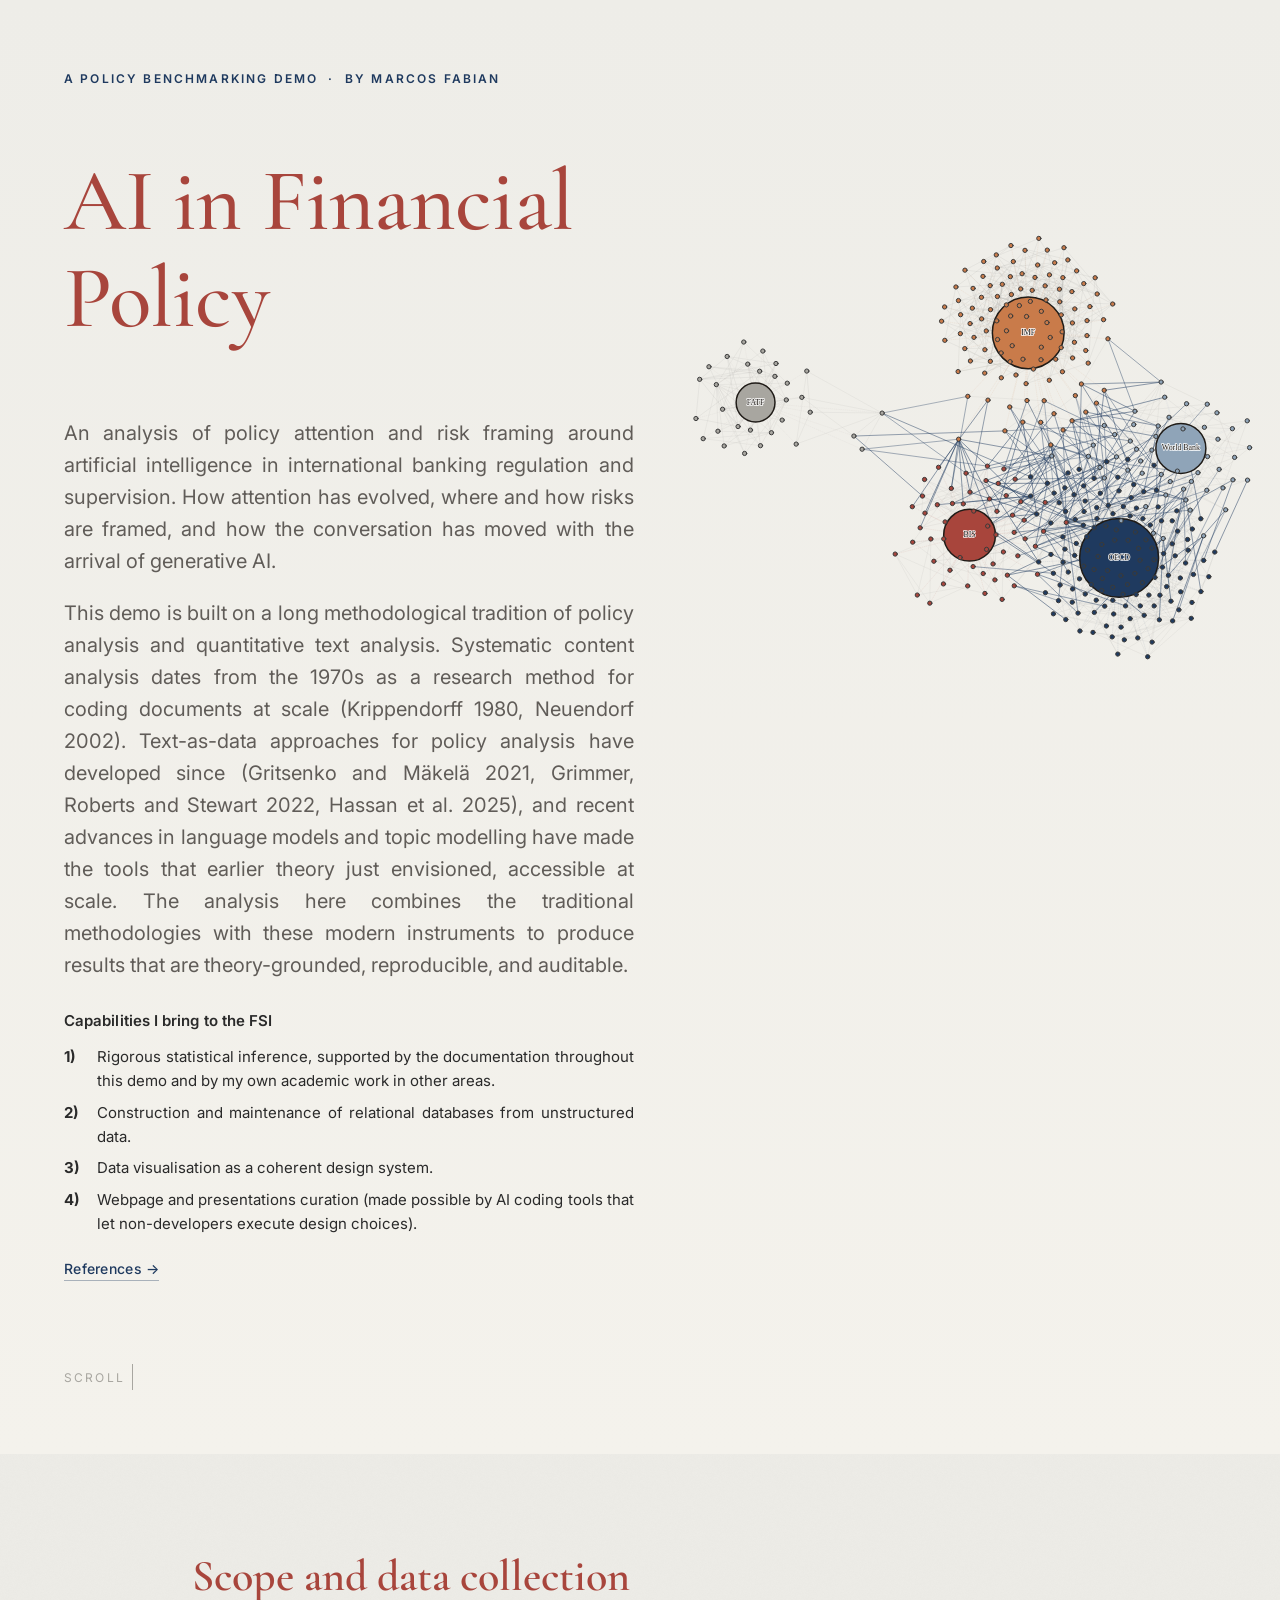
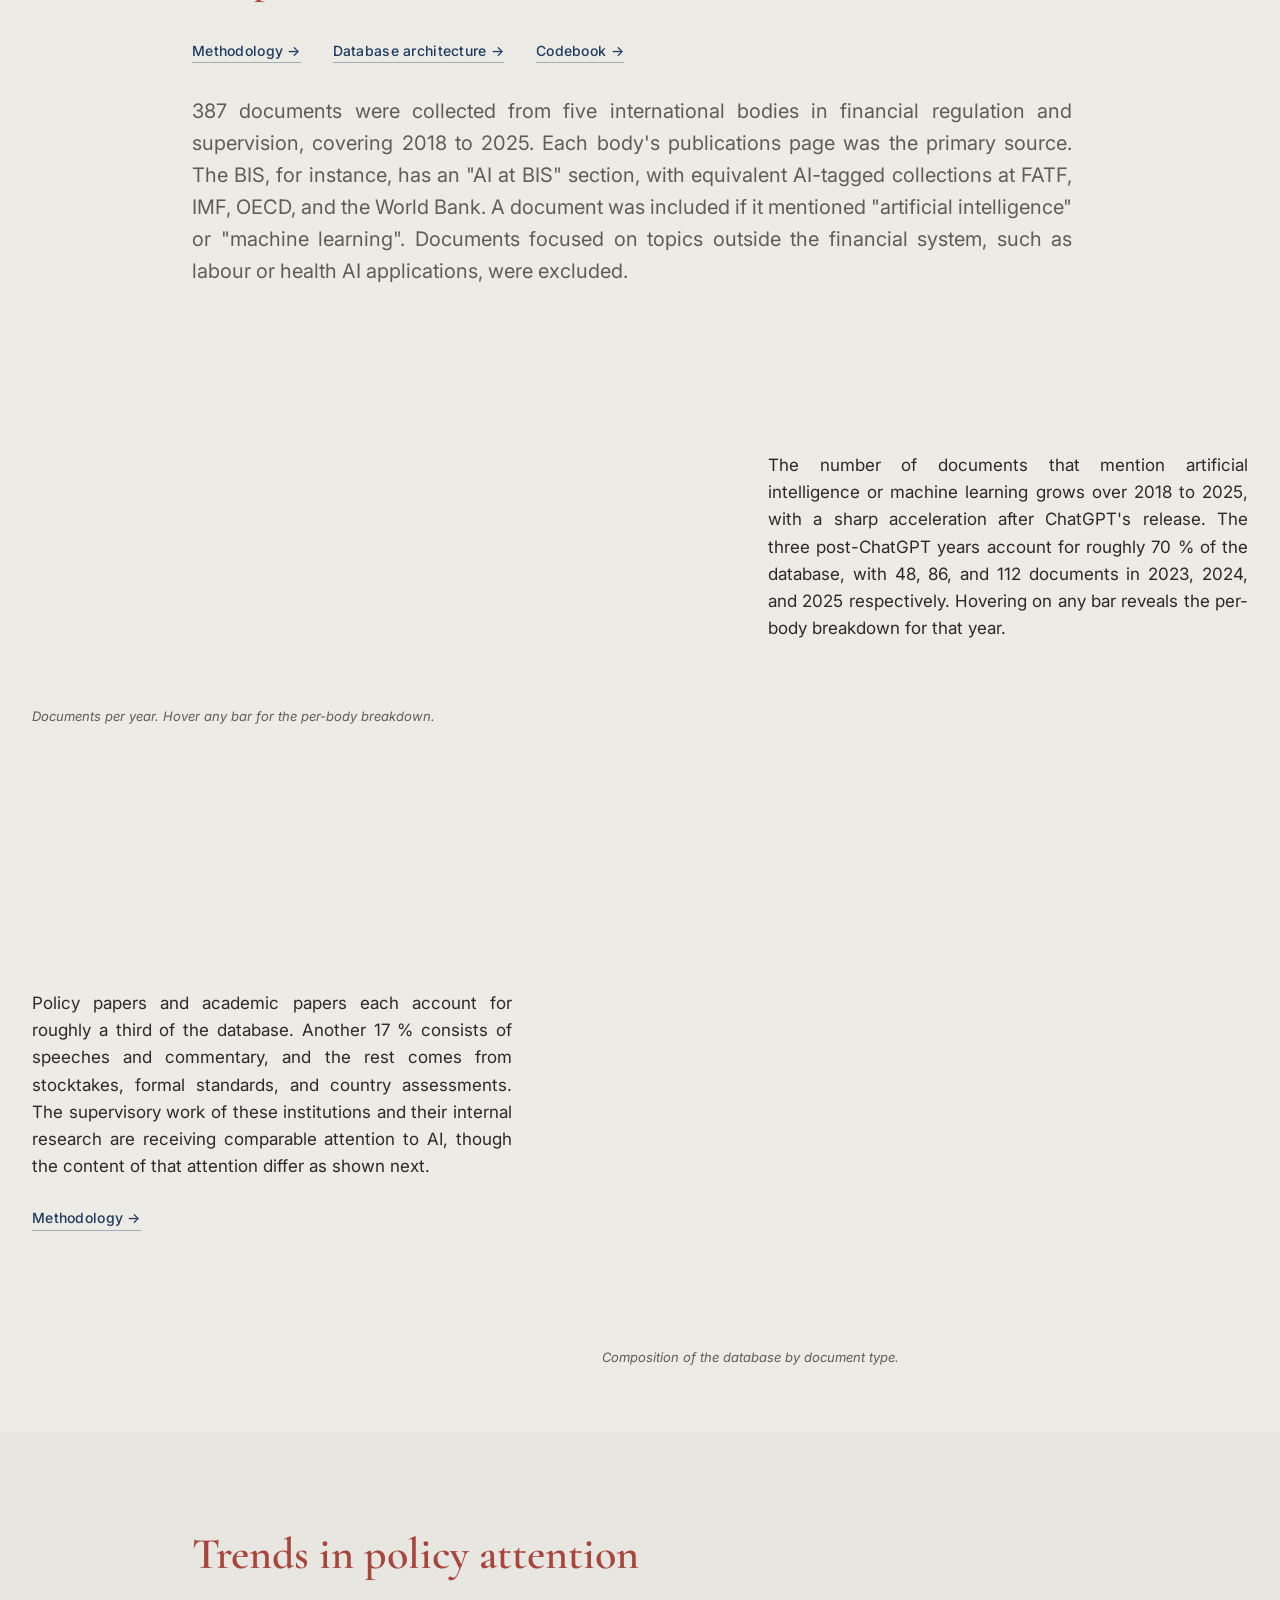
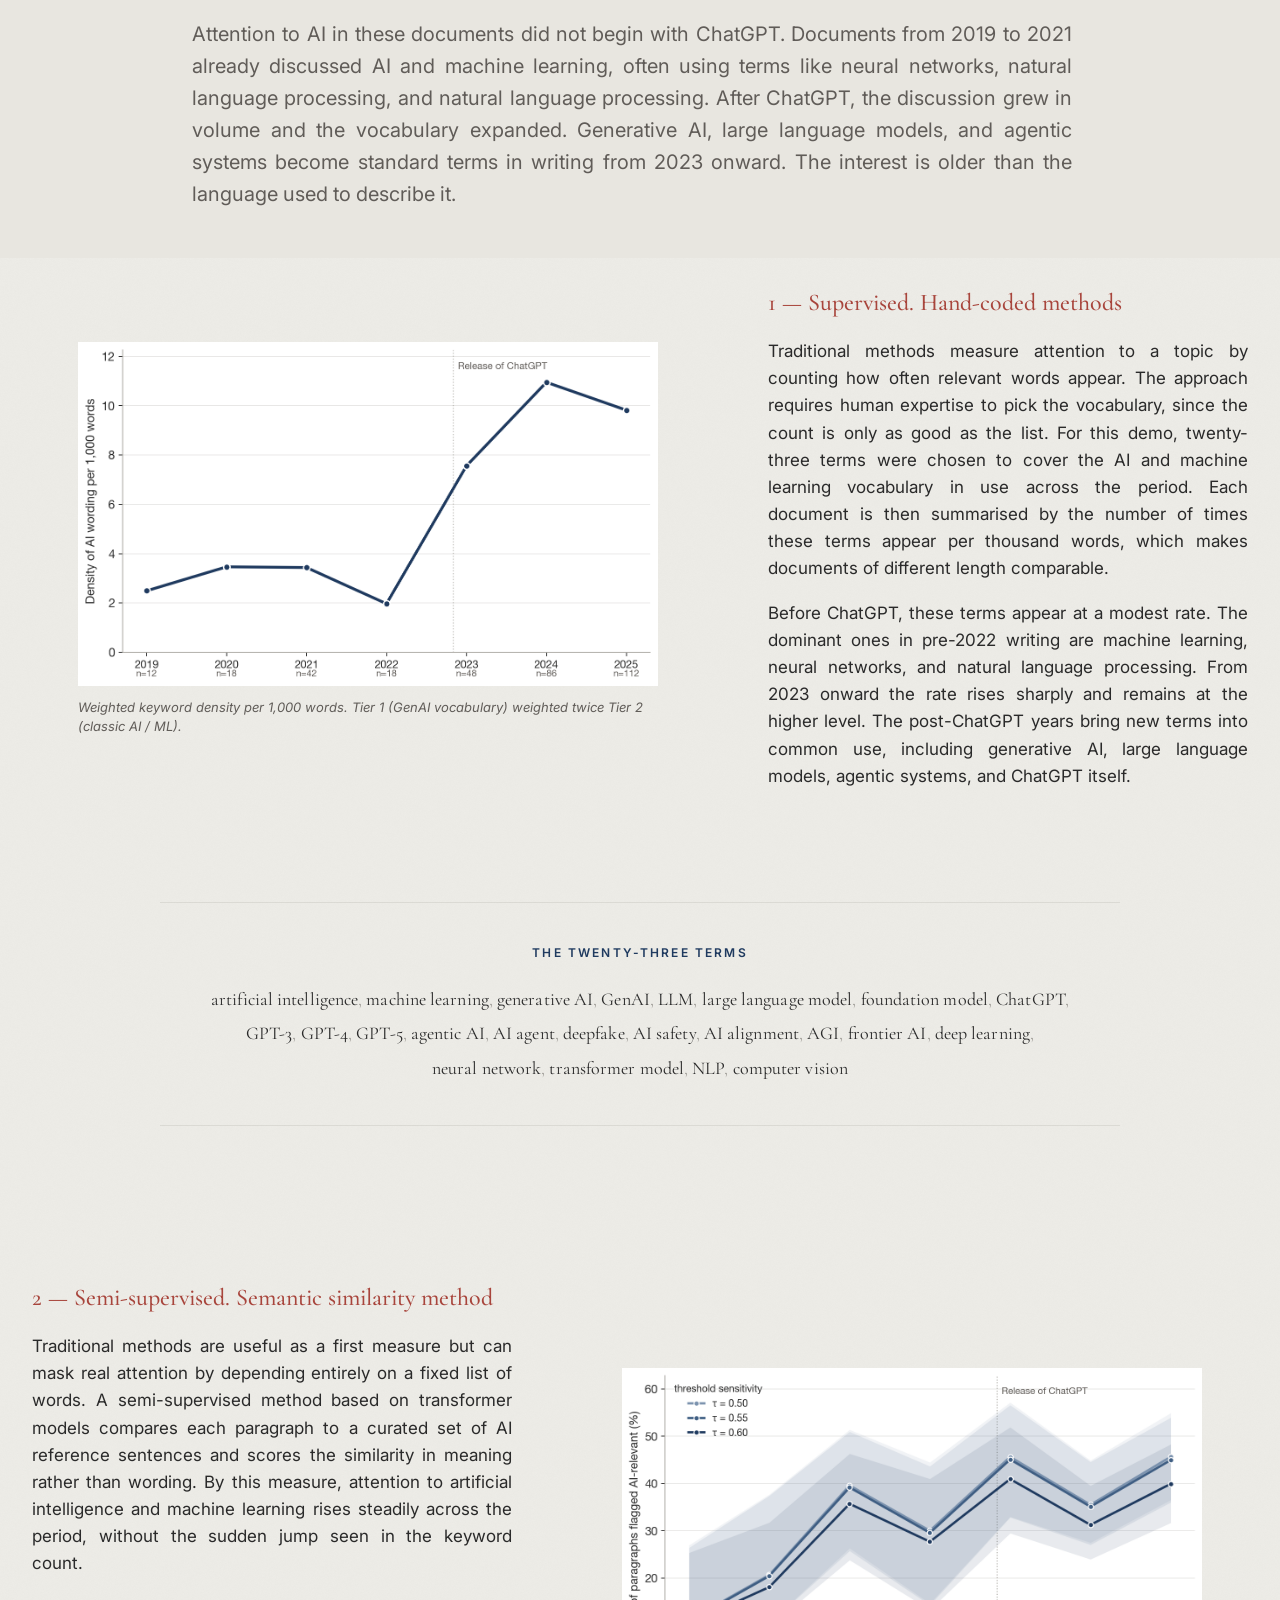
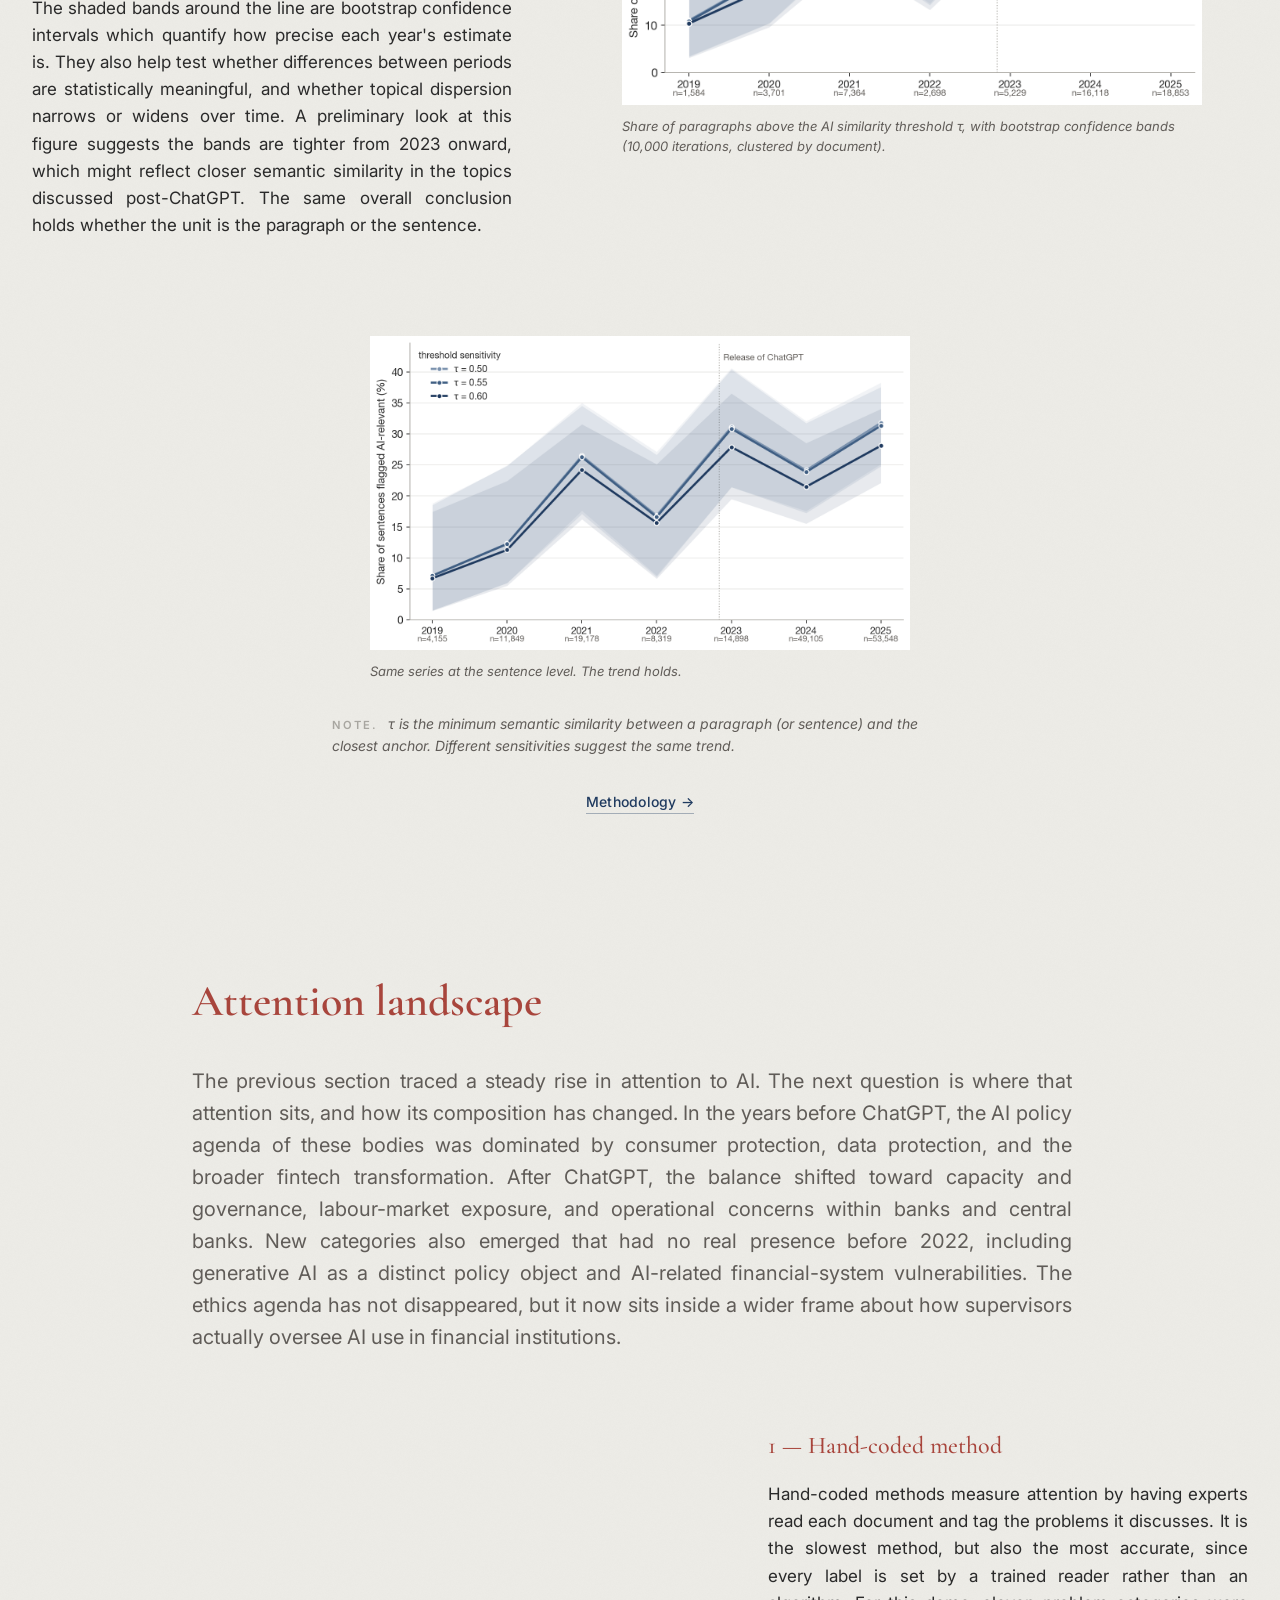
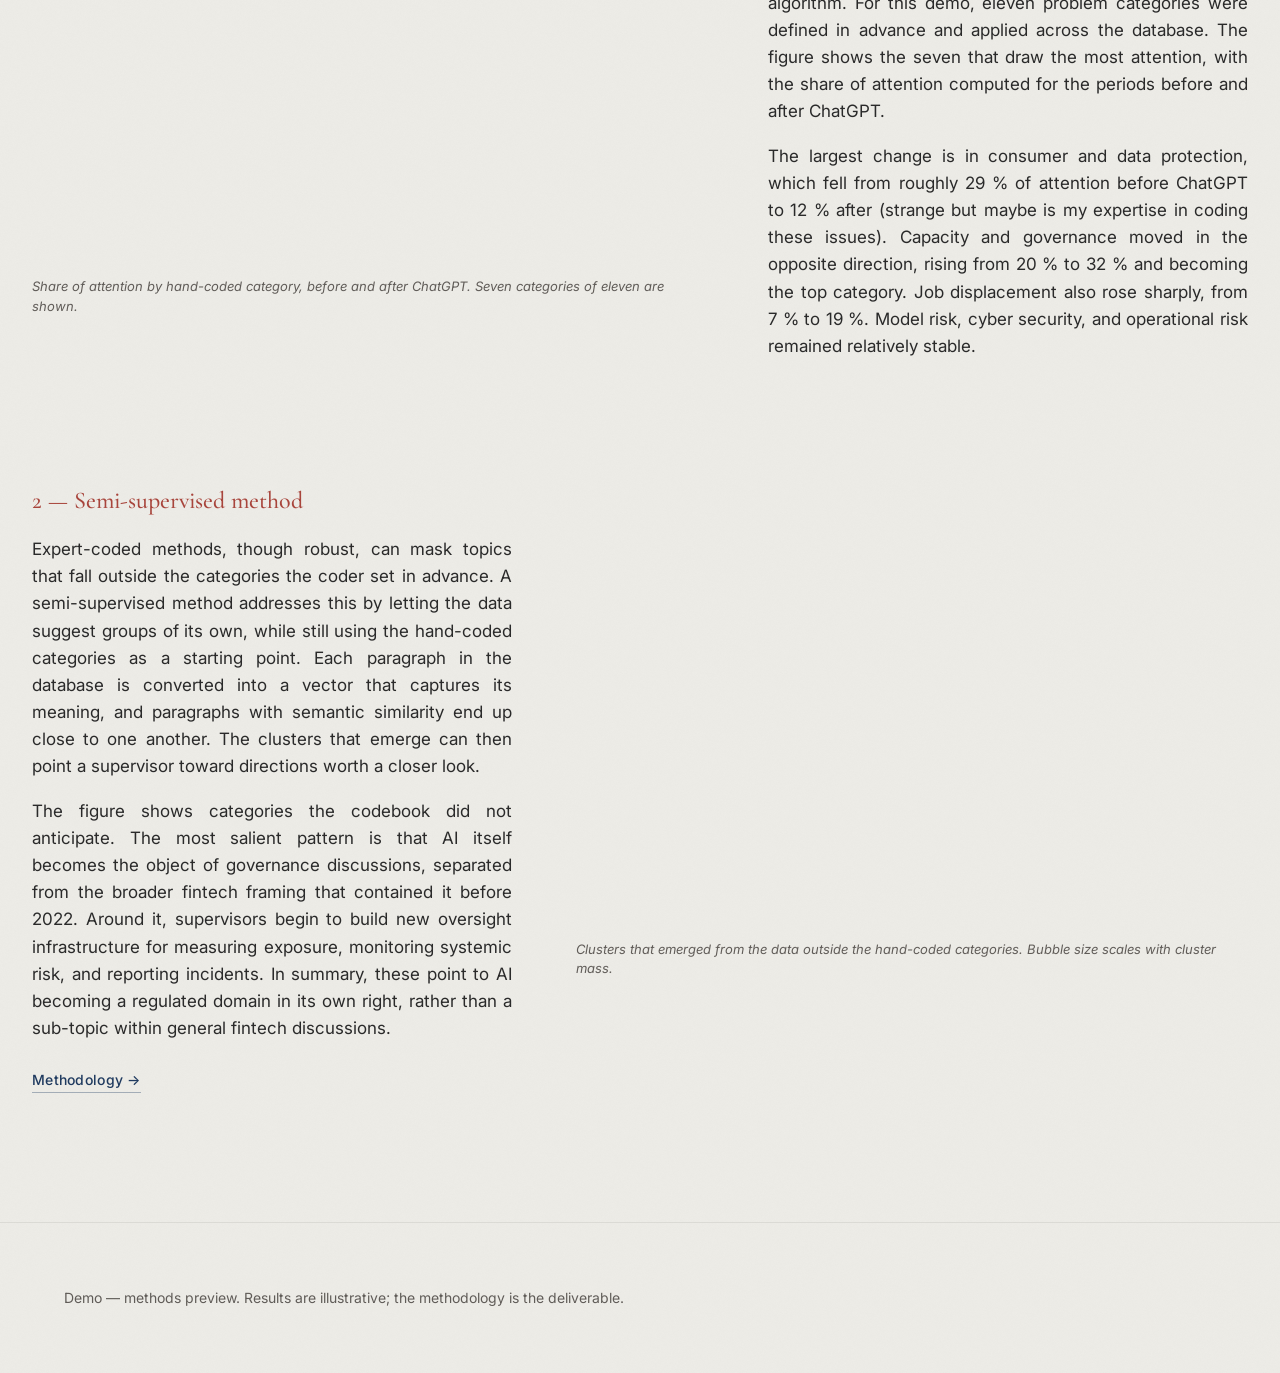
==== commit 4d5be7d1: "Hero: add "Capabilities I bring to the FSI" numbered block Adds a four-item enumeration between the " ====
--- a/index.html
+++ b/index.html
@@ -50,12 +50,21 @@
             produce results that are theory-grounded, reproducible, and
             auditable.
           </p>
-          <p class="reveal" data-reveal-index="4" style="margin-top: 1.25rem;">
+          <div class="capability-block reveal" data-reveal-index="4">
+            <p class="capability-block__label">Capabilities I bring to the FSI</p>
+            <ol class="capability-list">
+              <li>Rigorous statistical inference, supported by the documentation throughout this demo and by my own academic work in other areas.</li>
+              <li>Construction and maintenance of relational databases from unstructured data.</li>
+              <li>Data visualisation as a coherent design system.</li>
+              <li>Webpage and presentations curation (made possible by AI coding tools that let non-developers execute design choices).</li>
+            </ol>
+          </div>
+          <p class="reveal" data-reveal-index="5" style="margin-top: 1.25rem;">
             <a class="arrow-link" href="references.html" aria-label="Open the references page">
               References &rarr;
             </a>
           </p>
-          <p class="scroll-hint reveal" data-reveal-index="5">Scroll</p>
+          <p class="scroll-hint reveal" data-reveal-index="6">Scroll</p>
         </div>
       </div>
       <div class="hero__map" aria-label="Interactive proximity map of the documents by semantic similarity">
--- a/styles/base.css
+++ b/styles/base.css
@@ -24,7 +24,7 @@
   color: var(--title);
   font-weight: 600;
   line-height: var(--lh-display);
-  margin: 0;
+  margin: 0 0 0.6em;
 }
 
 h1 { font-size: var(--fs-h1); font-weight: 500; letter-spacing: -0.01em; }
--- a/styles/layout.css
+++ b/styles/layout.css
@@ -22,11 +22,14 @@
   min-height: 100vh;
 }
 .hero__inner { max-width: 36rem; text-align: left; }
-.hero__title { margin-top: 0.6em; margin-bottom: 0.4em; }
+.hero__title { margin-top: 0.6em; margin-bottom: 0.8em; }
 .hero__lede {
   font-size: var(--fs-lede);
   color: var(--text-secondary);
   max-width: 34em;
+  text-align: justify;
+  hyphens: auto;
+  -webkit-hyphens: auto;
 }
 .hero__map {
   position: relative;
@@ -69,11 +72,14 @@
   padding: var(--gutter-lg) var(--gutter);
 }
 .section-opener__inner { max-width: 56rem; }
-.section-opener__title { margin: 0.4em 0 0.4em; }
+.section-opener__title { margin: 0.4em 0 0.9em; }
 .section-opener__lede {
   font-size: var(--fs-lede);
   color: var(--text-secondary);
   max-width: 36em;
+  text-align: justify;
+  hyphens: auto;
+  -webkit-hyphens: auto;
 }
 .section-opener__lede--wide { max-width: 44em; }
 
@@ -105,7 +111,13 @@
 
 /* Prose column */
 .prose { max-width: 36em; }
+.prose p {
+  text-align: justify;
+  hyphens: auto;
+  -webkit-hyphens: auto;
+}
 .prose p + p { margin-top: 1em; }
+.prose h3 { margin: 0 0 0.9em; }
 
 /* Two-column grid: figure + text */
 .grid-figure-text {
--- a/styles/components.css
+++ b/styles/components.css
@@ -292,16 +292,22 @@
   color: var(--title);
   font-weight: 500;
   font-size: 1.75rem;
-  margin: 3rem 0 1rem;
+  margin: 3rem 0 1.5rem;
 }
 .note-body h3 {
   font-family: var(--font-display);
   color: var(--title);
   font-weight: 500;
   font-size: 1.375rem;
-  margin: 2.25rem 0 0.75rem;
-}
-.note-body p { margin: 0 0 1.1em; max-width: 38em; }
+  margin: 2.25rem 0 1.1rem;
+}
+.note-body p {
+  margin: 0 0 1.1em;
+  max-width: 38em;
+  text-align: justify;
+  hyphens: auto;
+  -webkit-hyphens: auto;
+}
 .note-body strong { color: var(--text); font-weight: 600; }
 .note-body em { color: var(--text); }
 .note-body code {
@@ -392,8 +398,51 @@
   display: flex;
   flex-wrap: wrap;
   gap: 1.5rem 2rem;
-  margin: 0.5rem 0 0;
-}
+  margin: 0.75rem 0 2rem;
+}
+
+/* Capability list — numbered enumeration used in the hero. Numbers
+   are bold and hang in the margin so the items align cleanly. */
+.capability-block {
+  margin: 1.75rem 0 0.5rem;
+  max-width: 34em;
+}
+.capability-block__label {
+  font-family: var(--font-body);
+  font-weight: 600;
+  font-size: 0.9375rem;
+  color: var(--text);
+  margin: 0 0 0.75rem;
+  letter-spacing: 0.005em;
+}
+.capability-list {
+  list-style: none;
+  counter-reset: caps;
+  margin: 0;
+  padding: 0;
+  font-family: var(--font-body);
+  font-size: 0.9375rem;
+  line-height: 1.6;
+  color: var(--text);
+}
+.capability-list li {
+  counter-increment: caps;
+  position: relative;
+  padding-left: 2.2em;
+  margin: 0 0 0.5em;
+  text-align: justify;
+  hyphens: auto;
+  -webkit-hyphens: auto;
+}
+.capability-list li::before {
+  content: counter(caps) ")";
+  position: absolute;
+  left: 0;
+  top: 0;
+  font-weight: 700;
+  color: var(--text);
+}
+.capability-list li:last-child { margin-bottom: 0; }
 .subpage__title {
   margin: 0 0 2.5rem;
 }
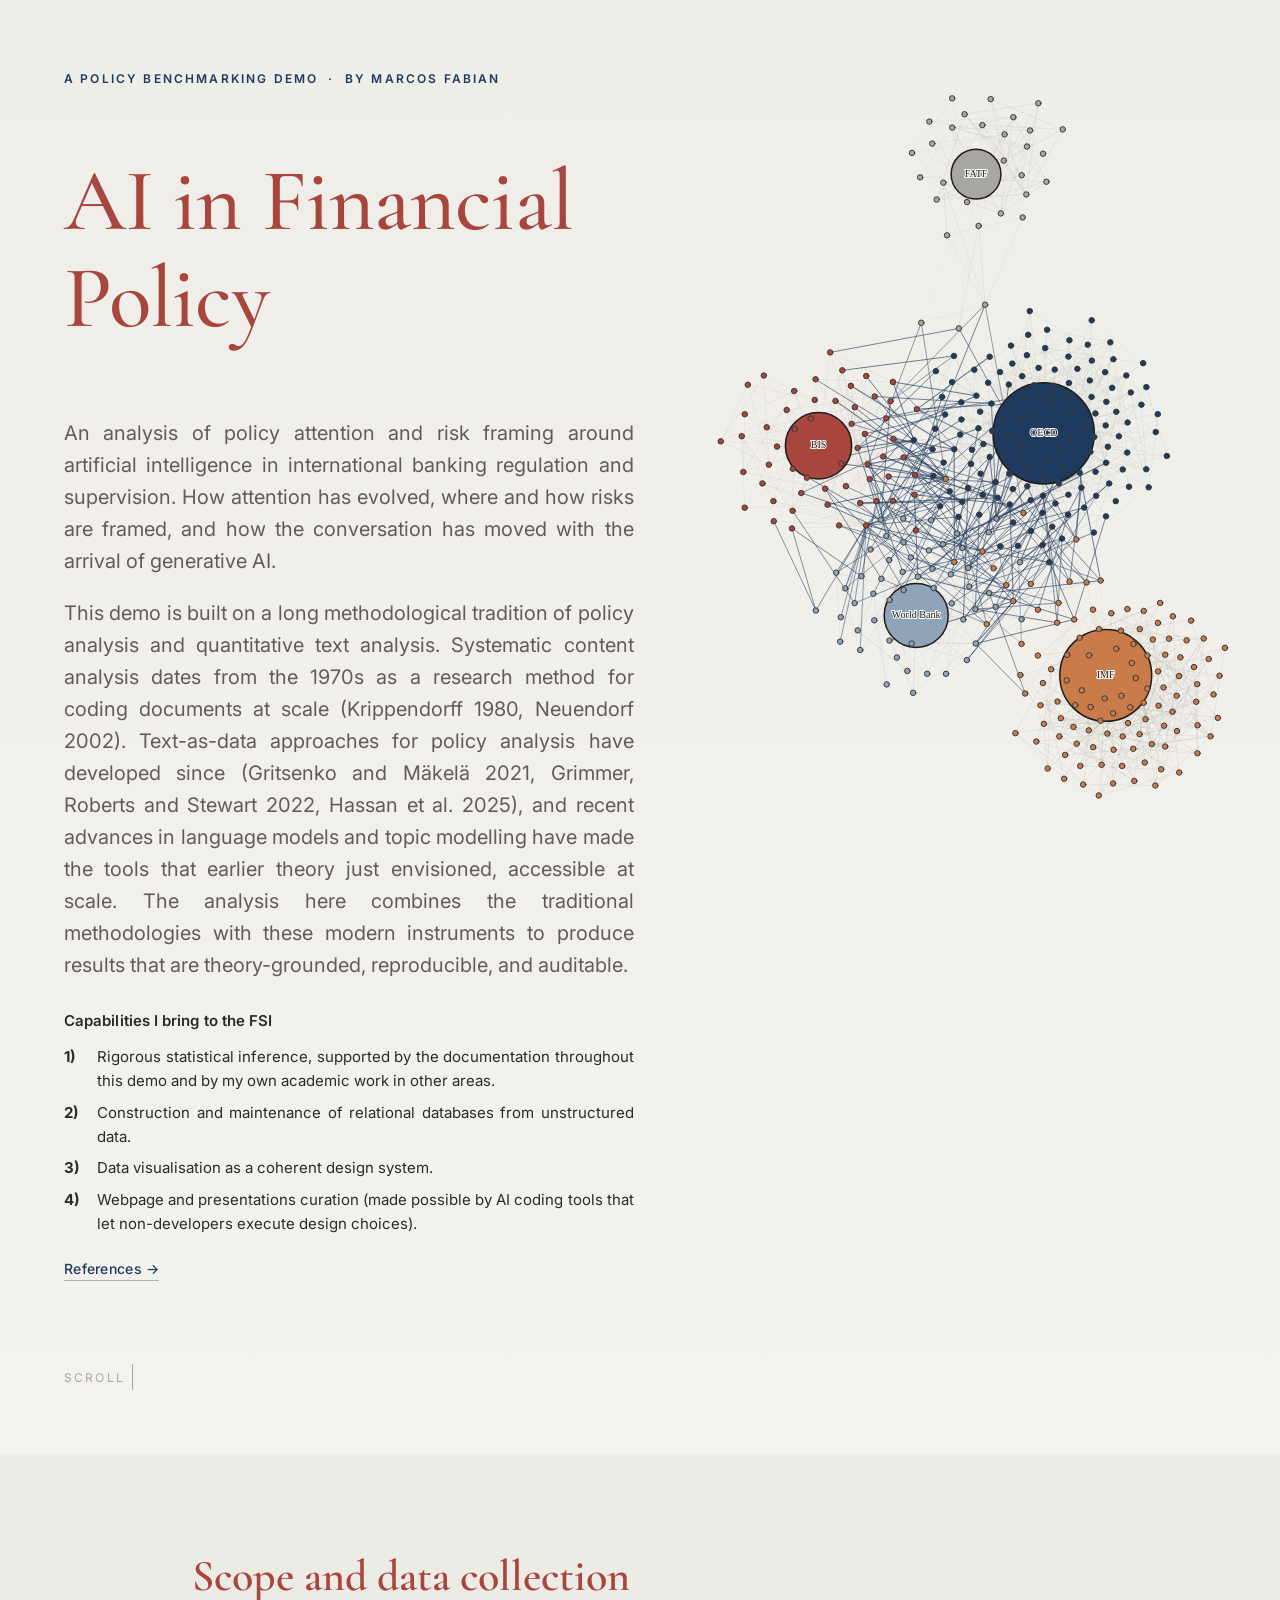
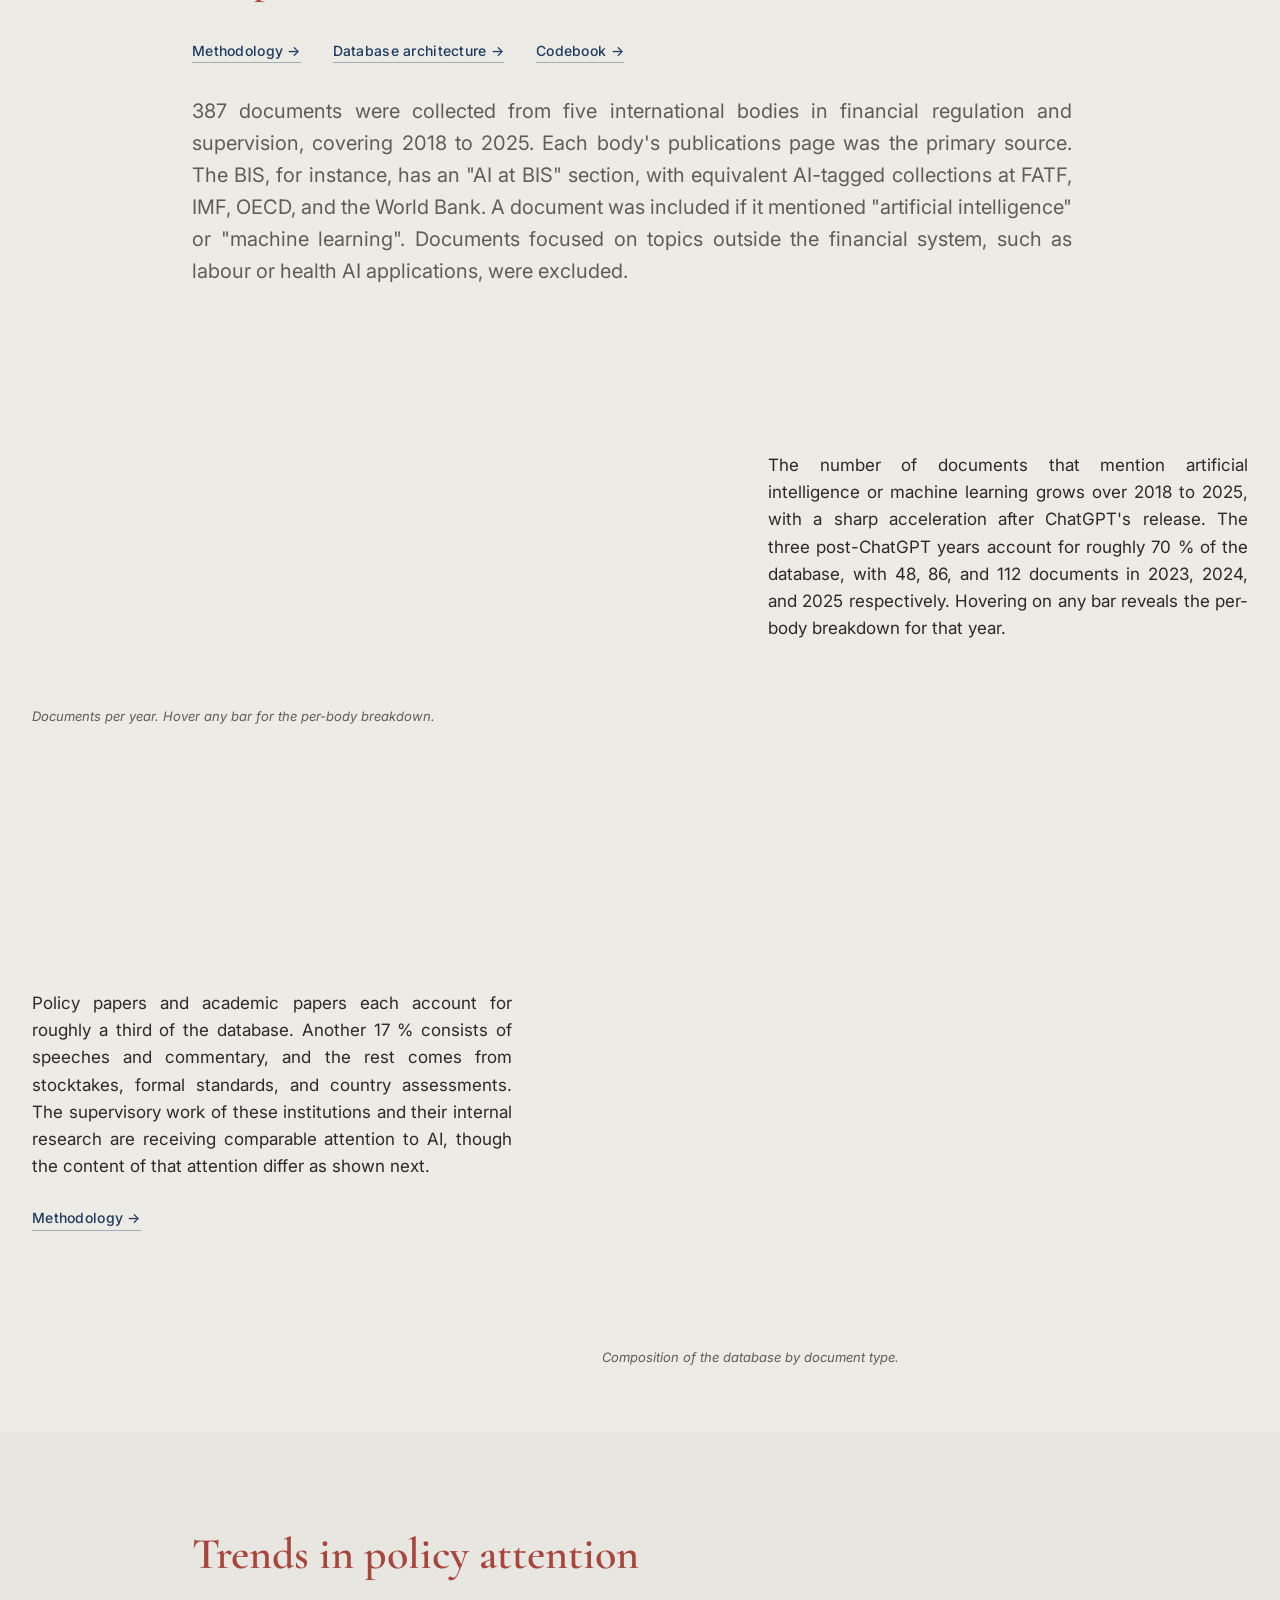
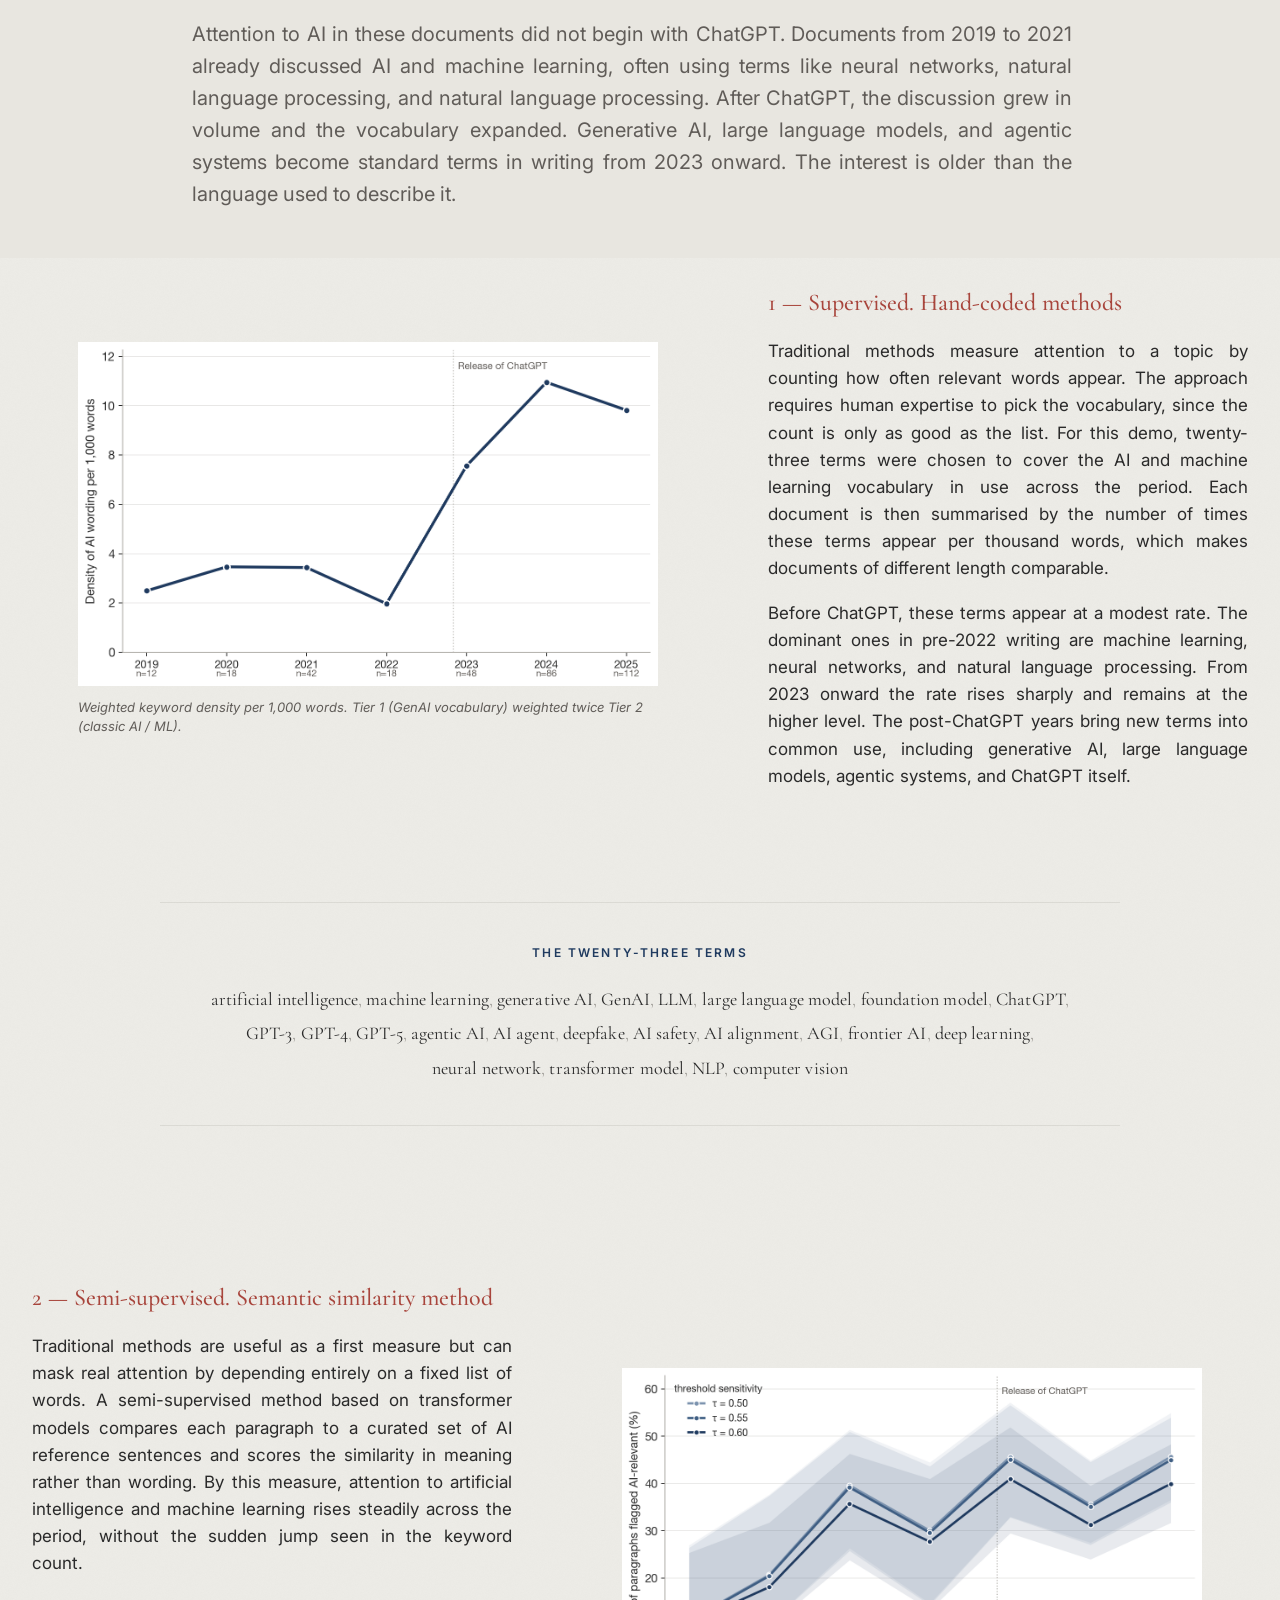
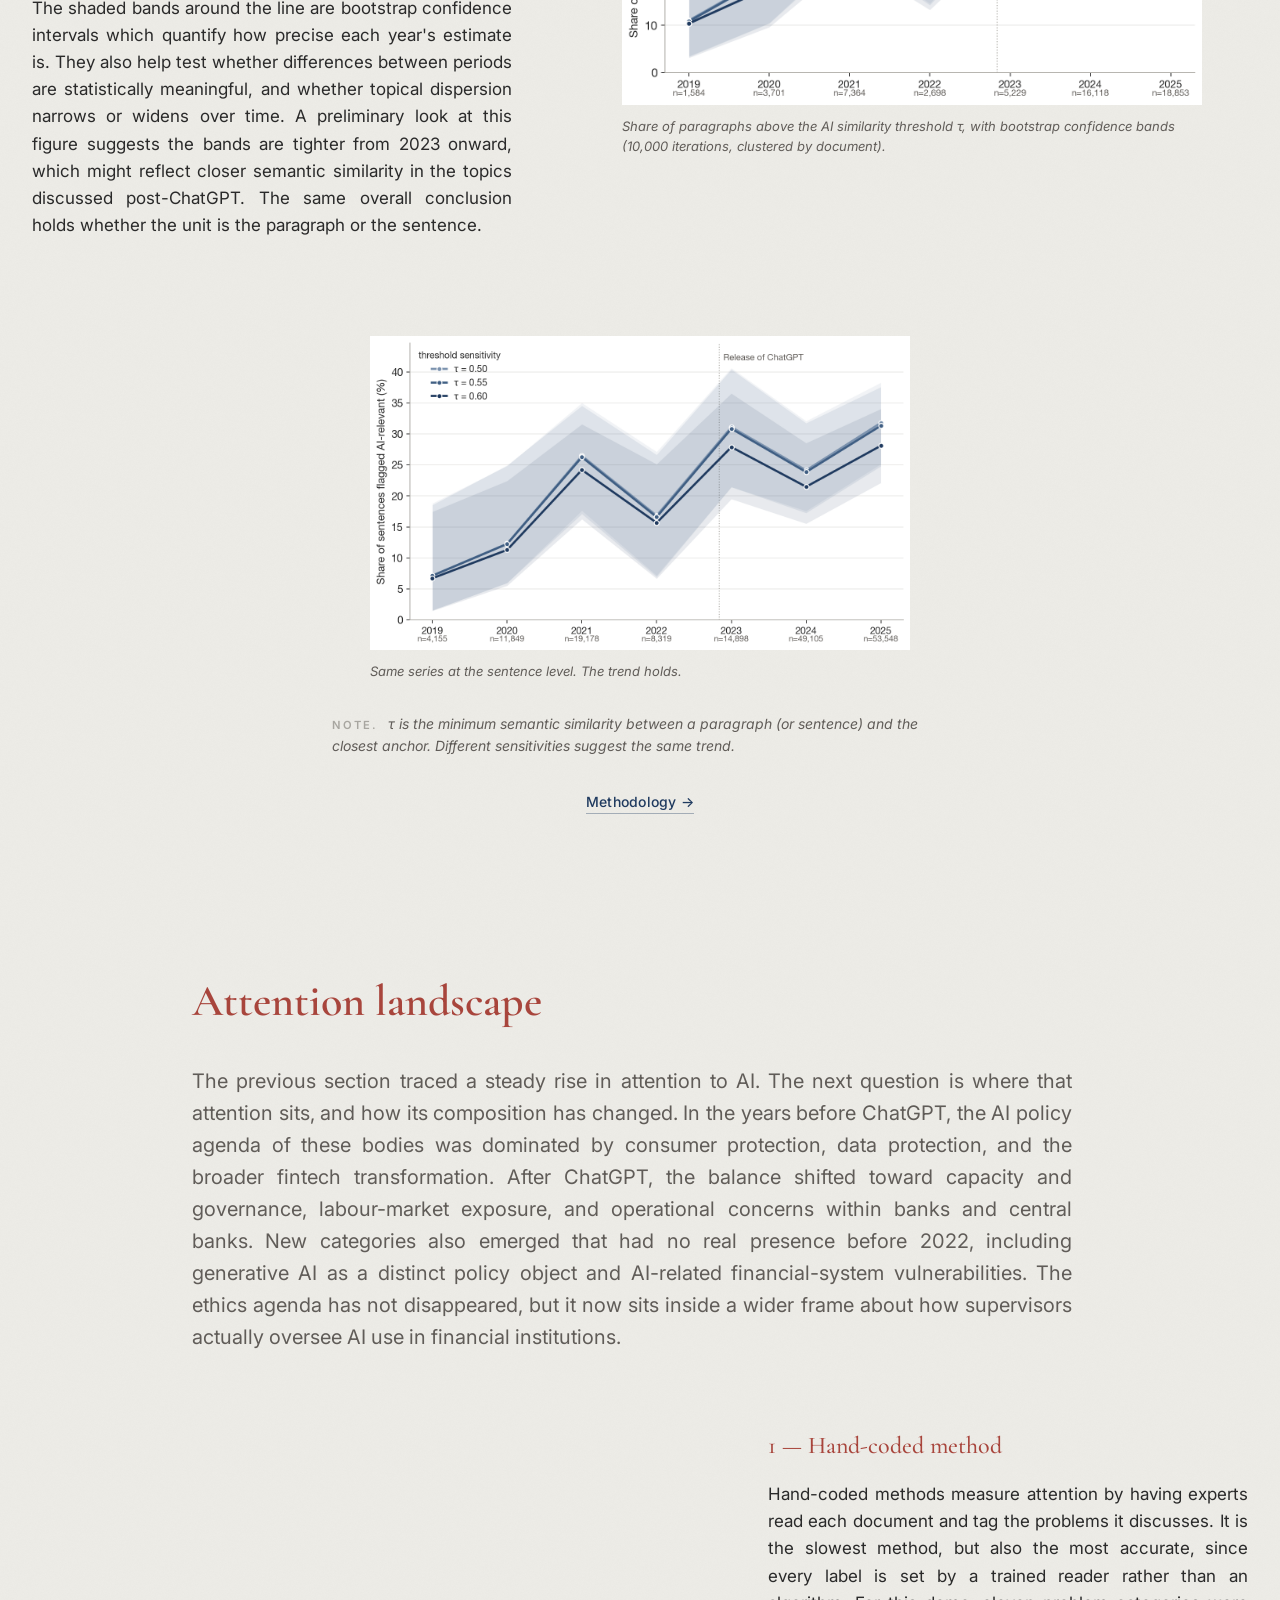
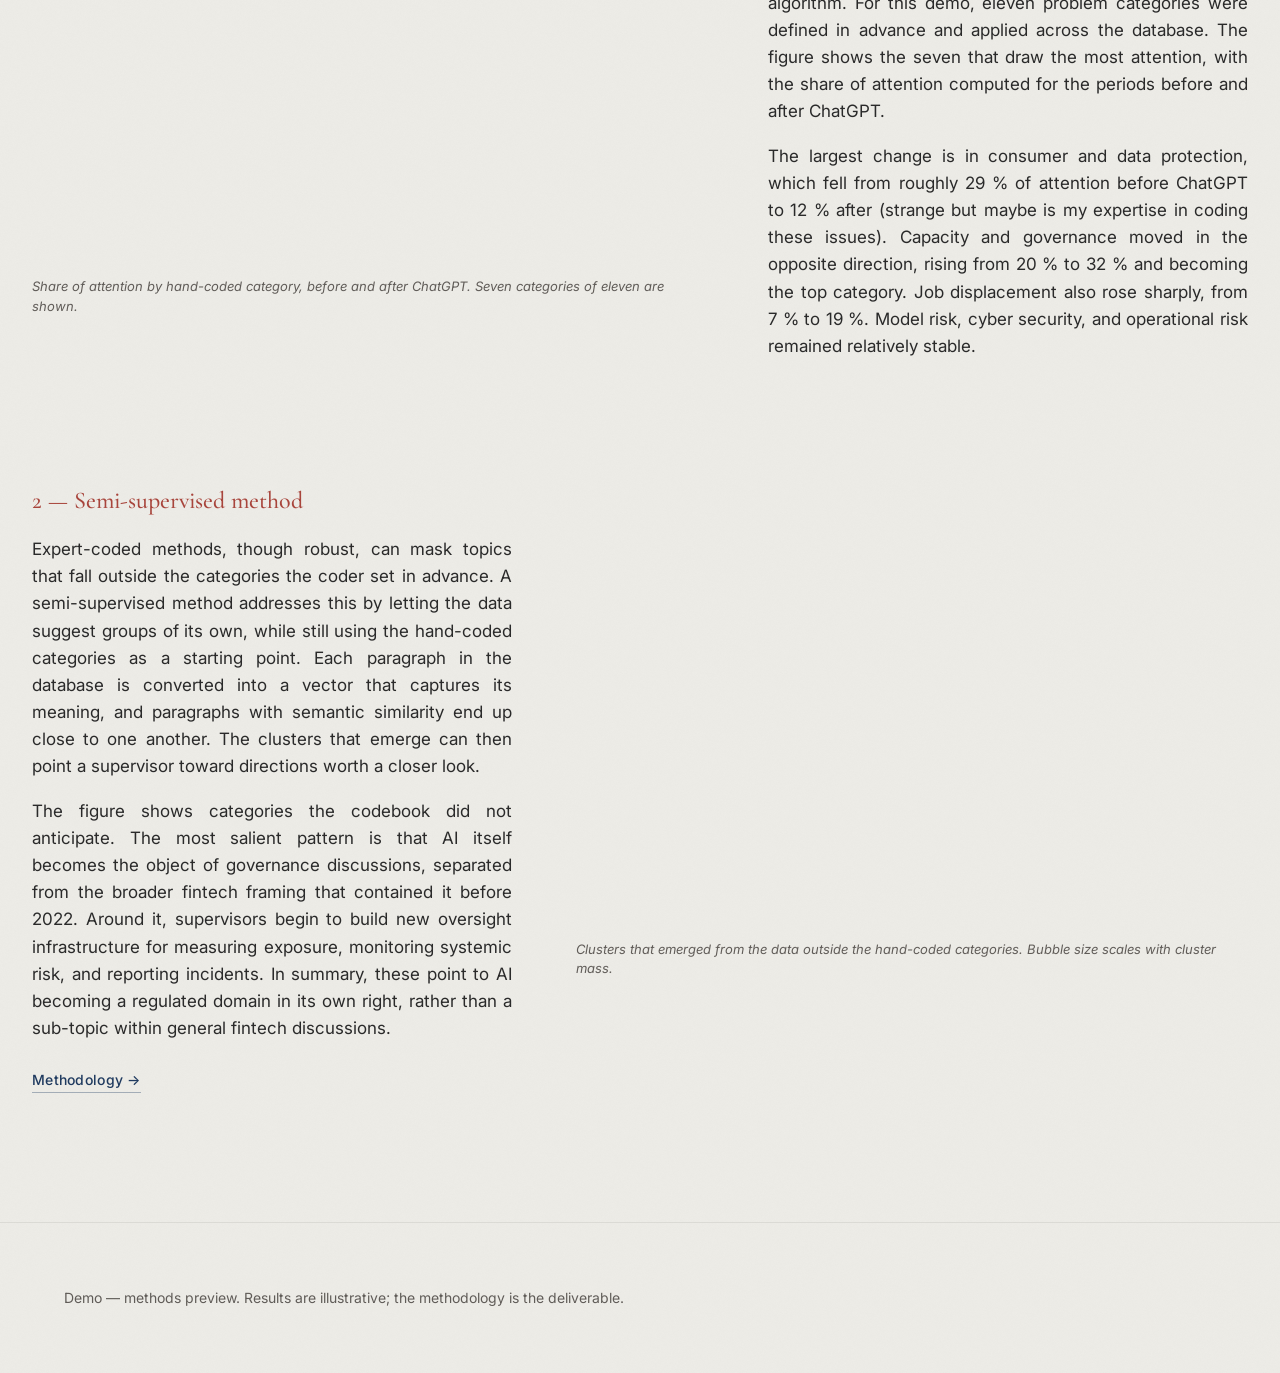
==== commit 7eb1fd36: "Section 02: methodology sub-pages (F1 technical note + anchor selection) Wires the Section 02 Method" ====
--- a/index.html
+++ b/index.html
@@ -311,7 +311,7 @@
         </p>
 
         <p class="reveal" data-reveal-index="2" style="margin-top: 2rem; text-align: center;">
-          <a class="method-button" href="#" aria-label="Open the methodology note for the semantic similarity method">
+          <a class="method-button" href="methodology/F1/methodology.html" aria-label="Open the methodology note for the semantic similarity method">
             Methodology &rarr;
           </a>
         </p>
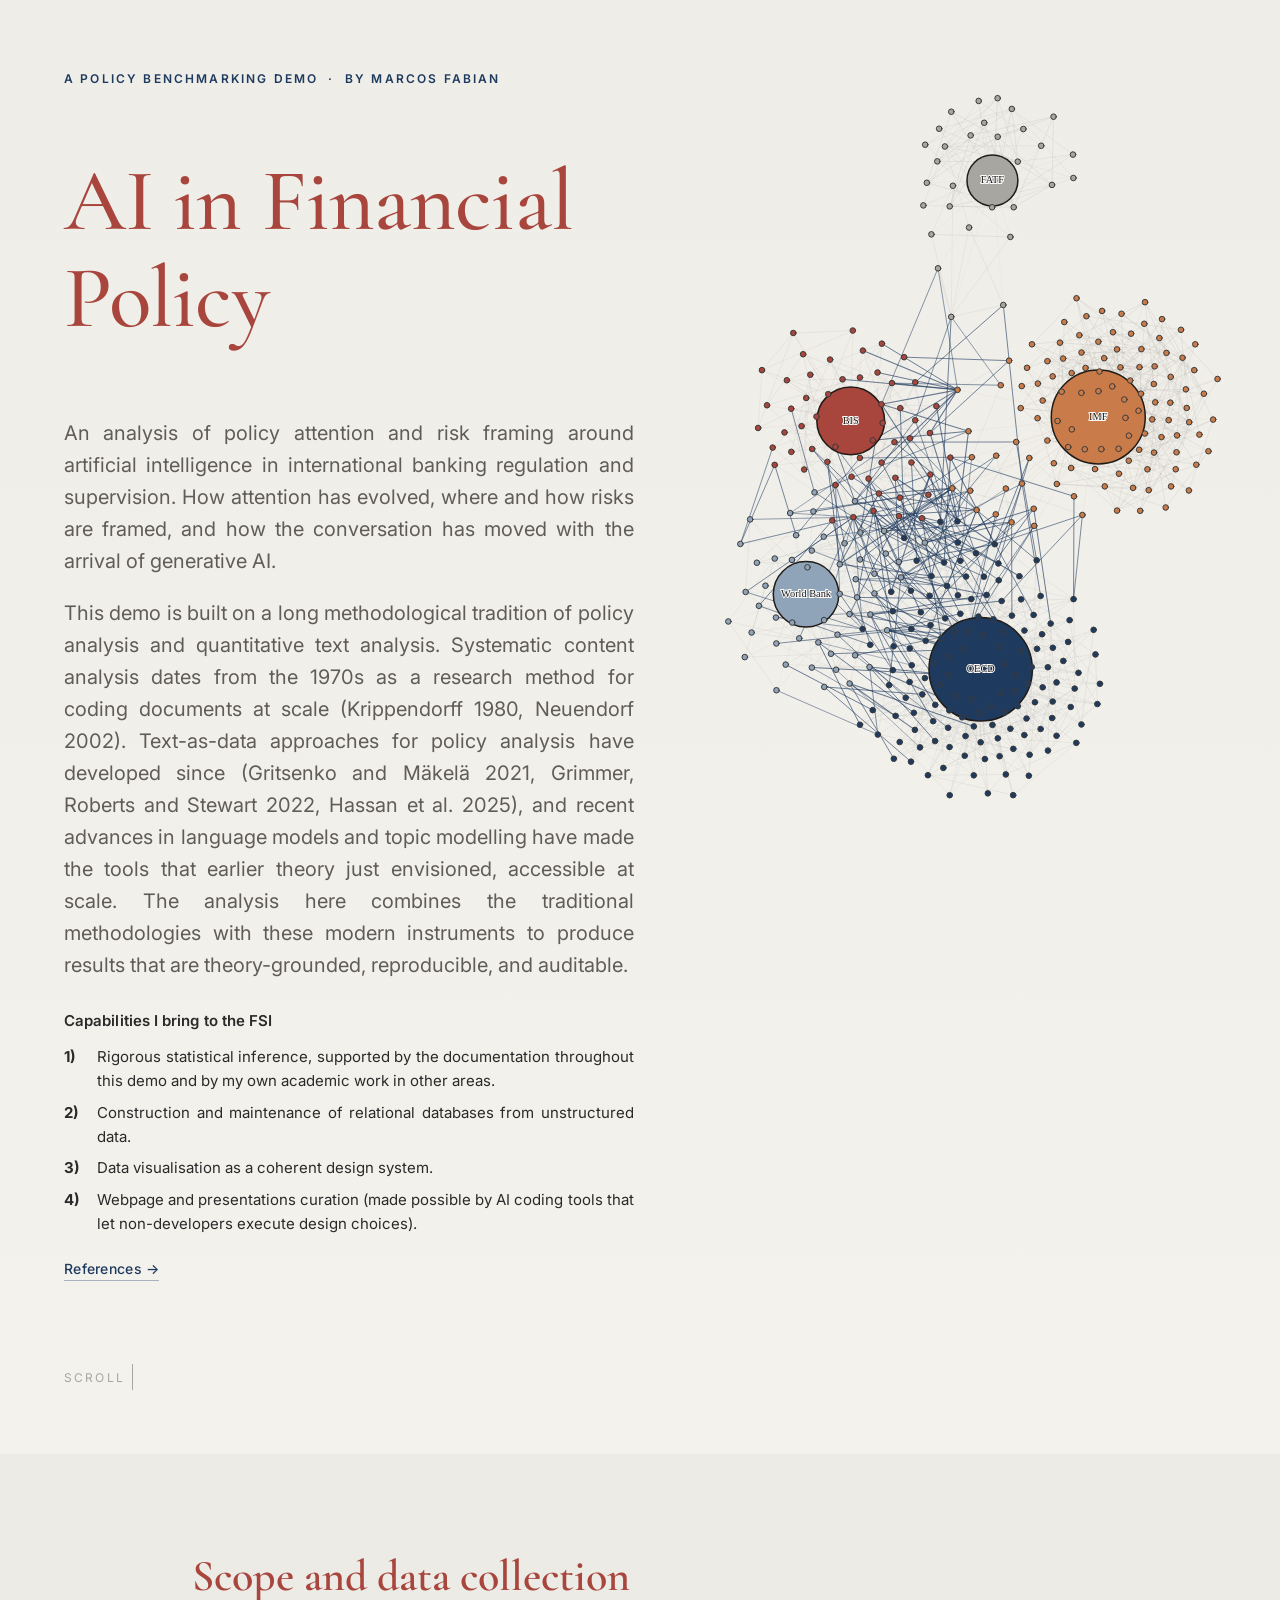
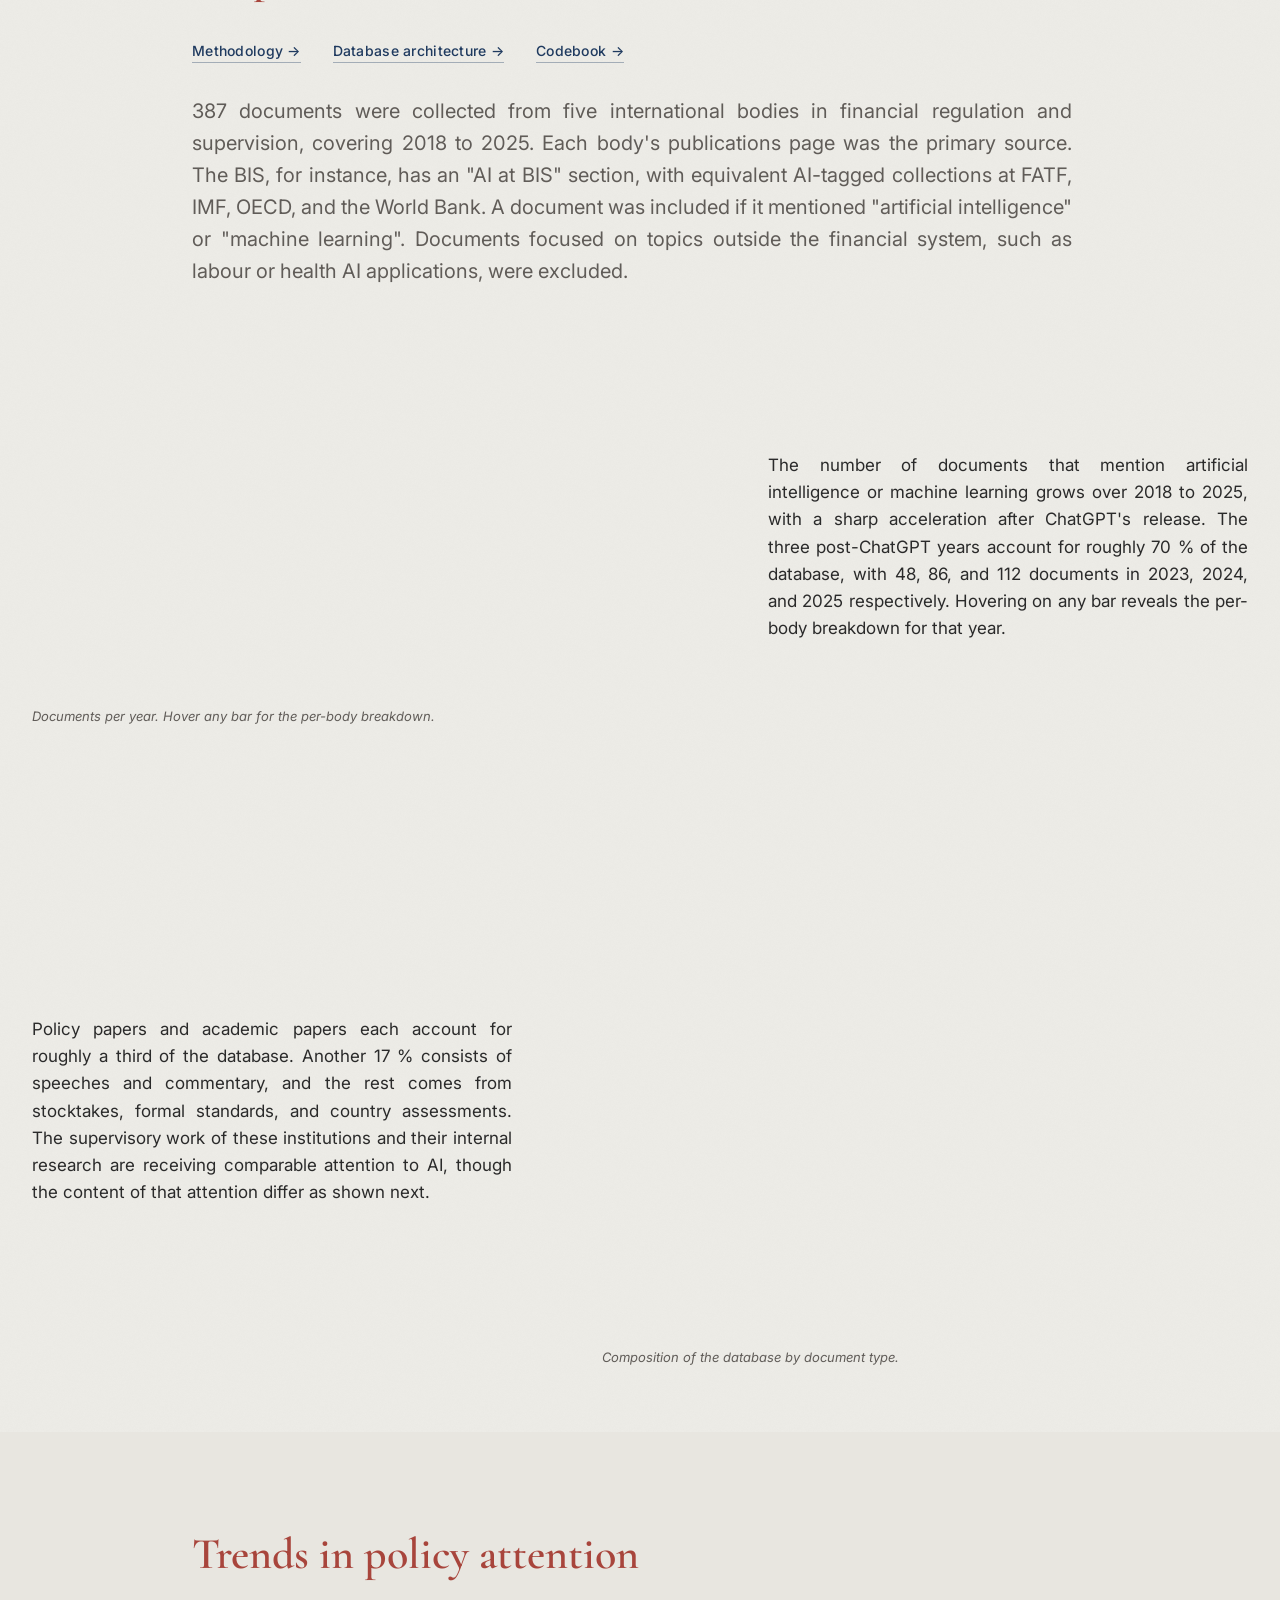
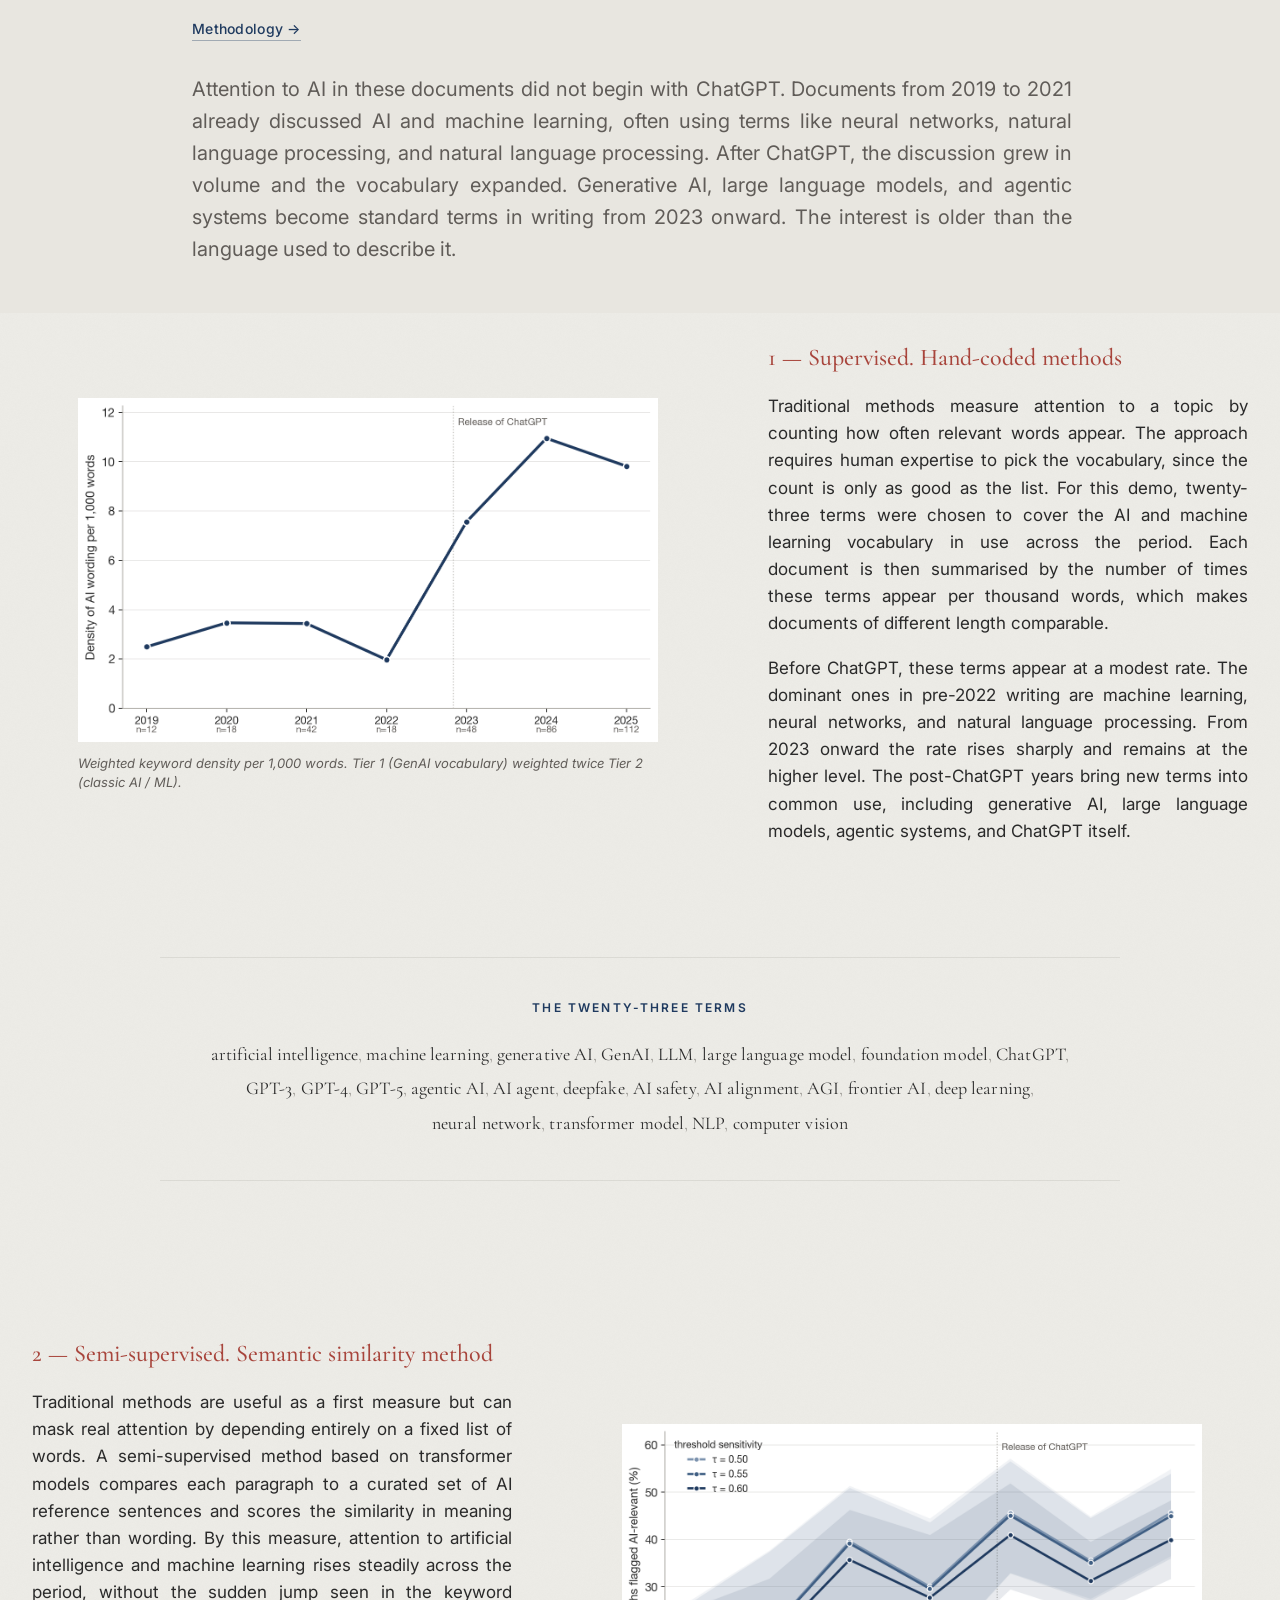
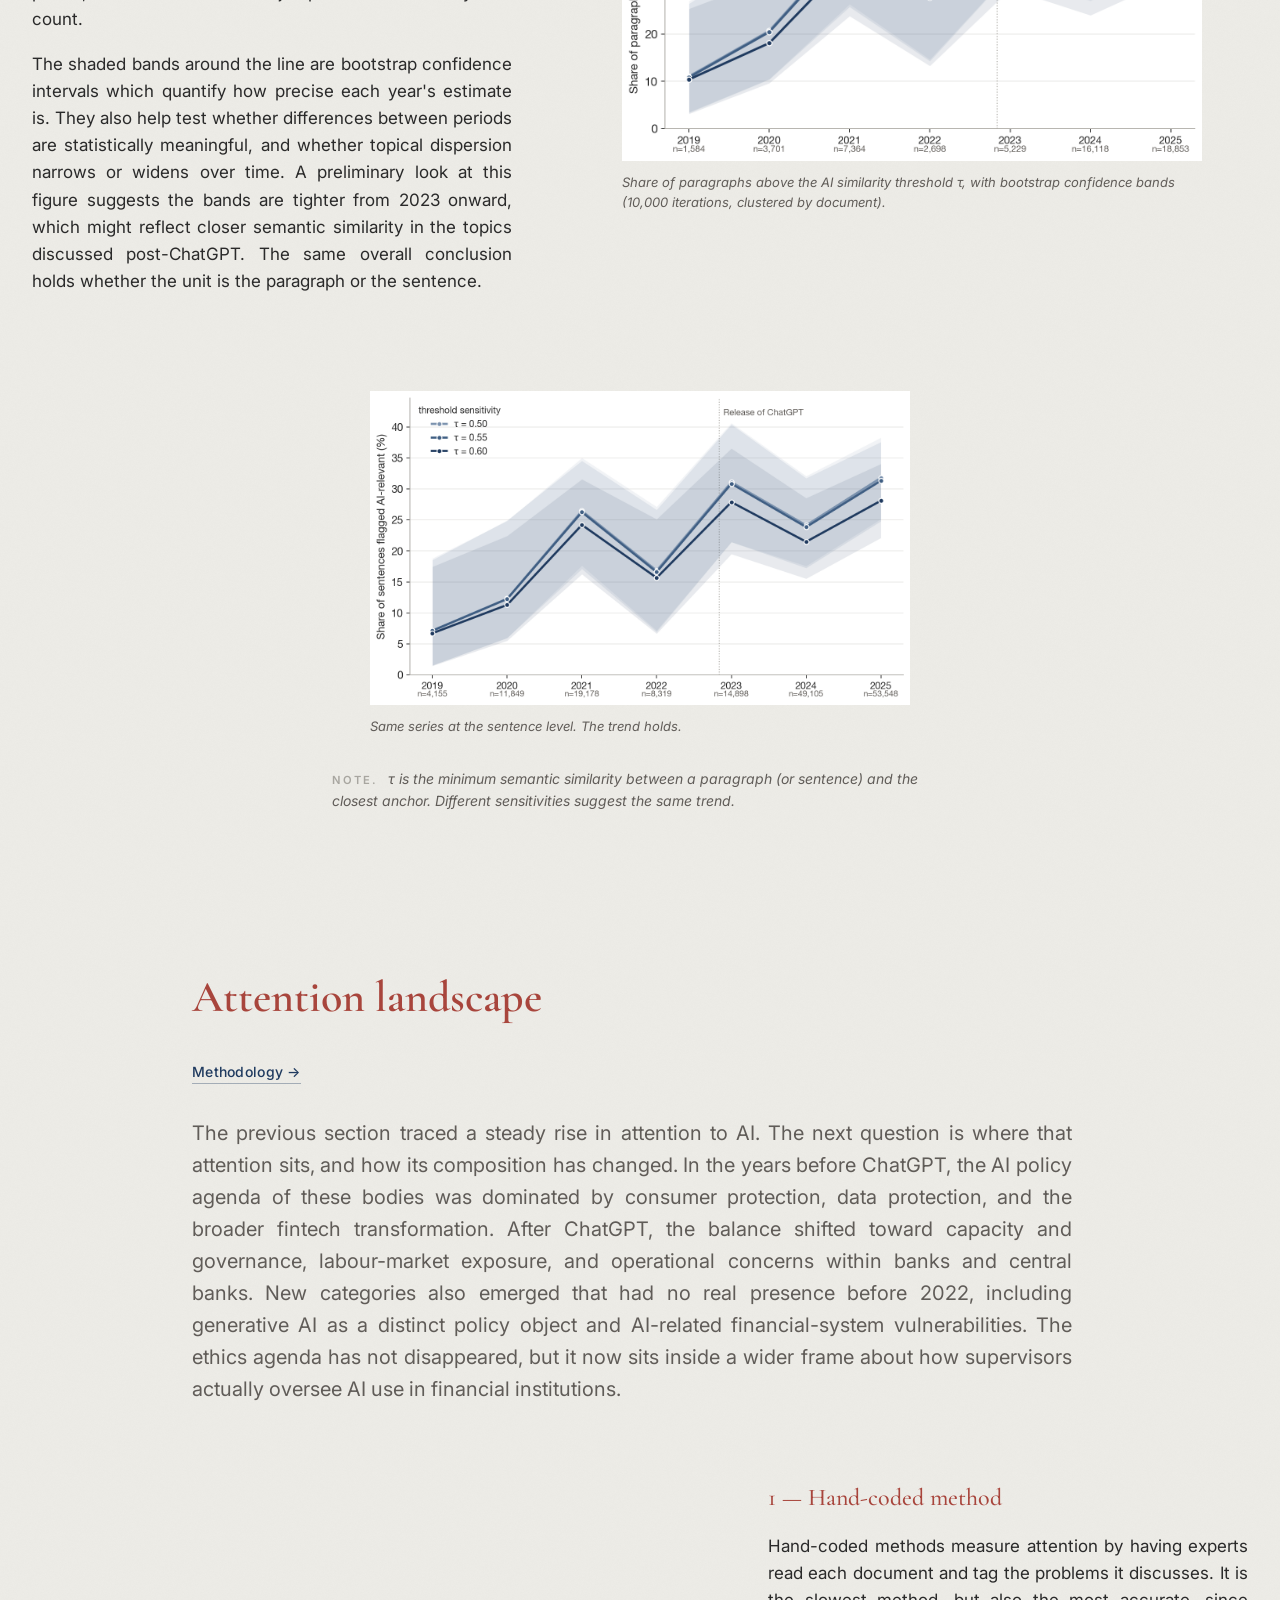
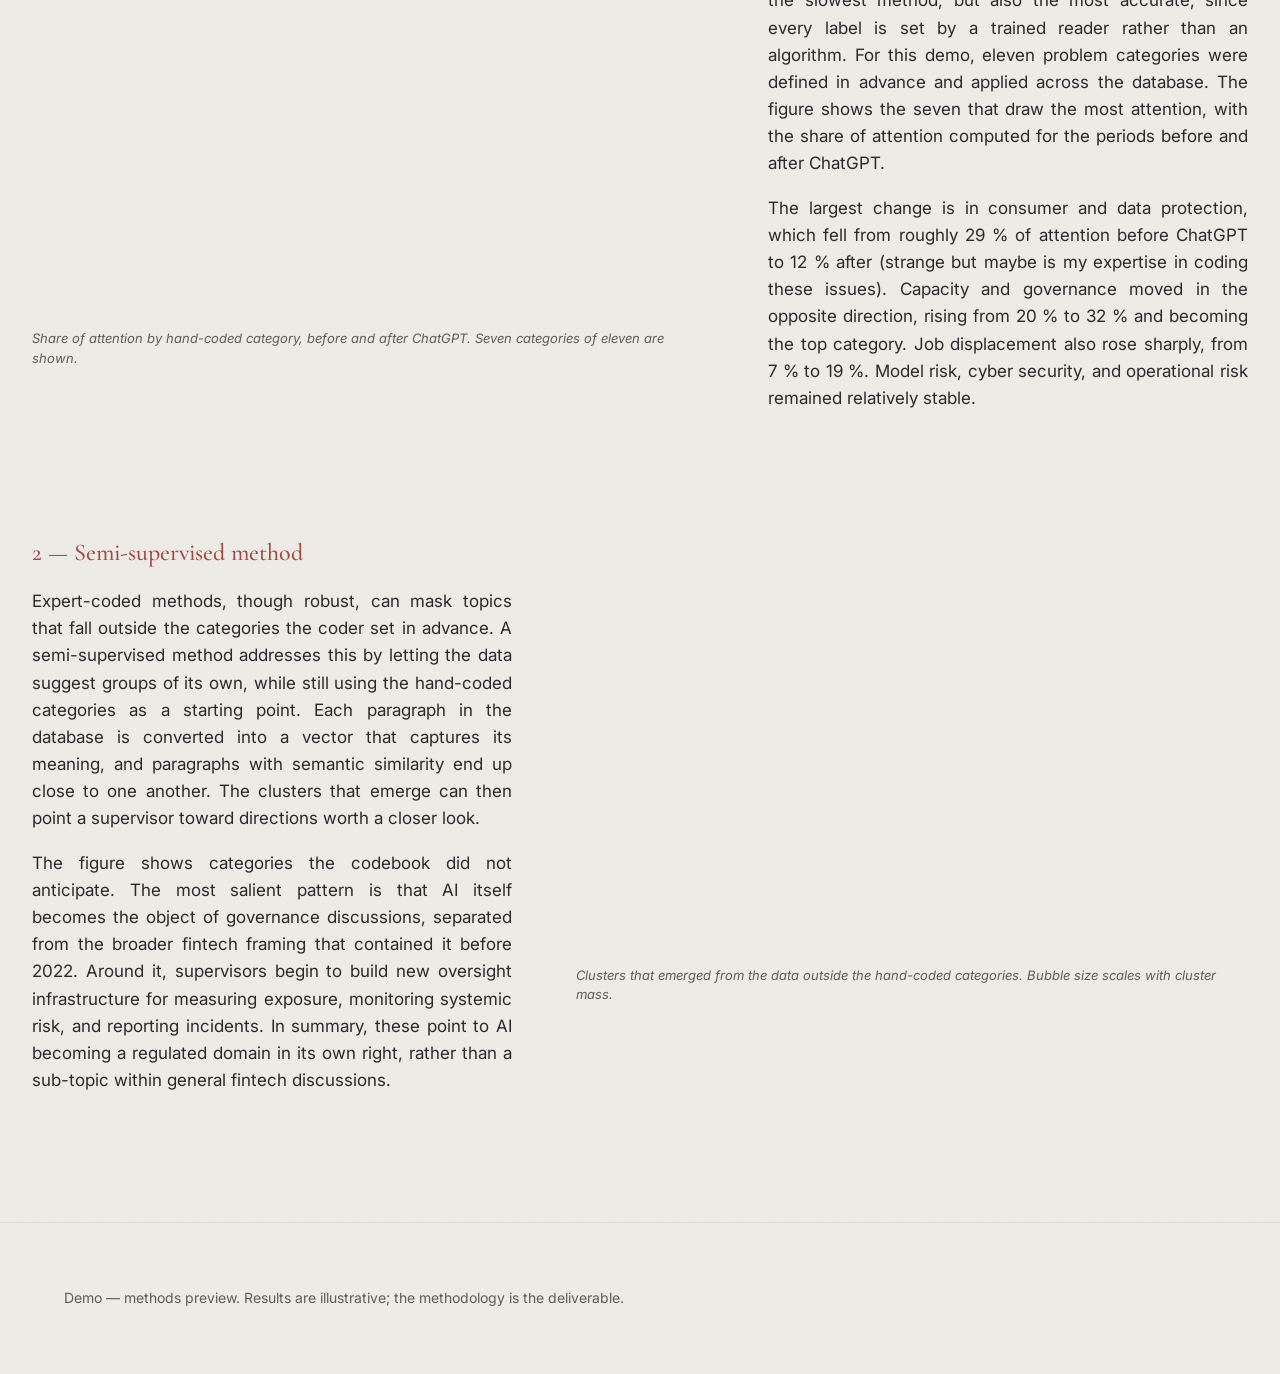
==== commit 3da9e700: "Method buttons live below section titles; build F2 methodology page Convention: every section's Meth" ====
--- a/index.html
+++ b/index.html
@@ -154,11 +154,6 @@
               comparable attention to AI, though the content of that
               attention differ as shown next.
             </p>
-            <p style="margin-top: 1.5rem;">
-              <a class="method-button" href="#" aria-label="Open the methodology note for document selection">
-                Methodology &rarr;
-              </a>
-            </p>
           </div>
         </div>
       </div>
@@ -170,7 +165,10 @@
         <h2 id="attention-title" class="section-opener__title reveal" data-reveal-index="0">
           Trends in policy attention
         </h2>
-        <p class="section-opener__lede section-opener__lede--wide reveal" data-reveal-index="1">
+        <p class="button-row reveal" data-reveal-index="1">
+          <a class="arrow-link" href="methodology/F1/methodology.html">Methodology &rarr;</a>
+        </p>
+        <p class="section-opener__lede section-opener__lede--wide reveal" data-reveal-index="2">
           Attention to AI in these documents did not begin with ChatGPT.
           Documents from 2019 to 2021 already discussed AI and machine
           learning, often using terms like neural networks, natural language
@@ -309,12 +307,6 @@
           sentence) and the closest anchor. Different sensitivities suggest
           the same trend.
         </p>
-
-        <p class="reveal" data-reveal-index="2" style="margin-top: 2rem; text-align: center;">
-          <a class="method-button" href="methodology/F1/methodology.html" aria-label="Open the methodology note for the semantic similarity method">
-            Methodology &rarr;
-          </a>
-        </p>
       </div>
     </section>
 
@@ -324,7 +316,10 @@
         <h2 id="landscape-title" class="section-opener__title reveal" data-reveal-index="0">
           Attention landscape
         </h2>
-        <p class="section-opener__lede section-opener__lede--wide reveal" data-reveal-index="1">
+        <p class="button-row reveal" data-reveal-index="1">
+          <a class="arrow-link" href="methodology/F2/methodology.html">Methodology &rarr;</a>
+        </p>
+        <p class="section-opener__lede section-opener__lede--wide reveal" data-reveal-index="2">
           The previous section traced a steady rise in attention to AI.
           The next question is where that attention sits, and how its
           composition has changed. In the years before ChatGPT, the AI
@@ -423,11 +418,6 @@
               its own right, rather than a sub-topic within general fintech
               discussions.
             </p>
-            <p style="margin-top: 1.5rem;">
-              <a class="method-button" href="#" aria-label="Open the methodology note for the attention landscape analysis">
-                Methodology &rarr;
-              </a>
-            </p>
           </div>
         </div>
       </div>
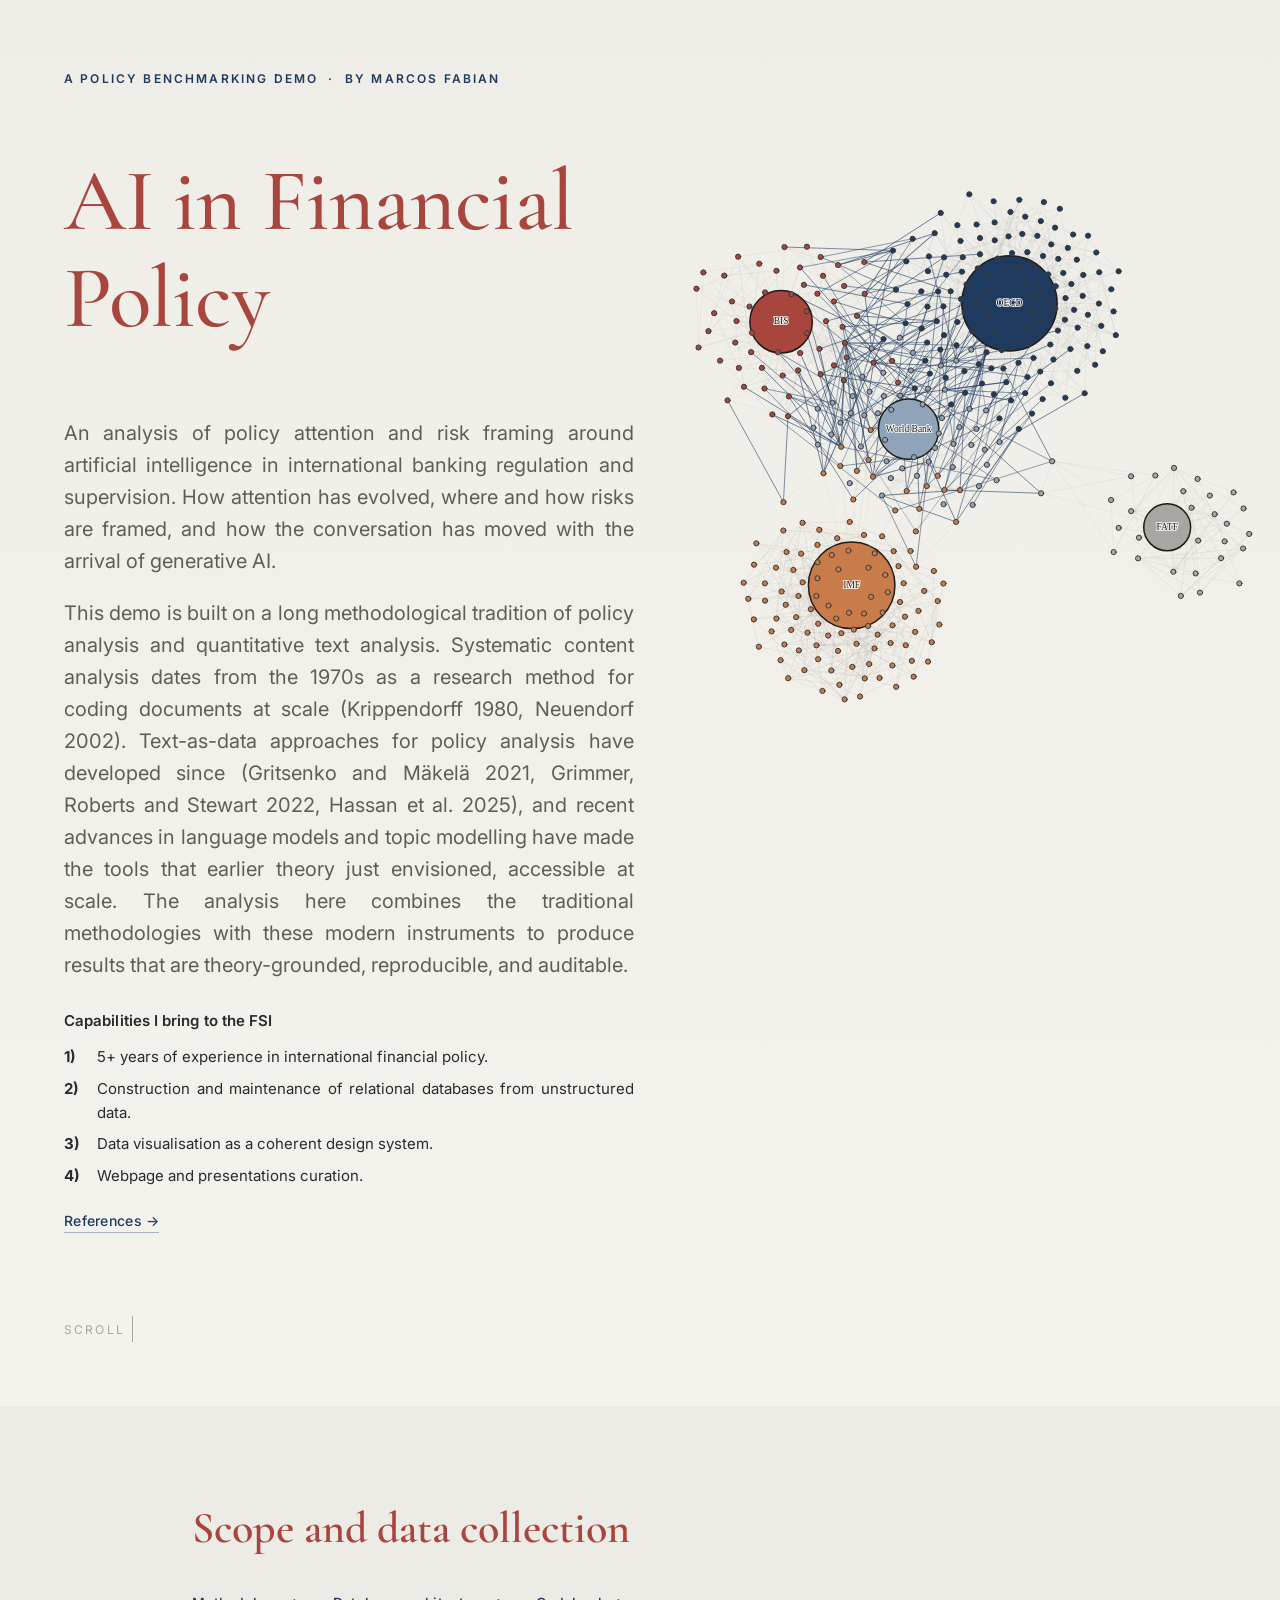
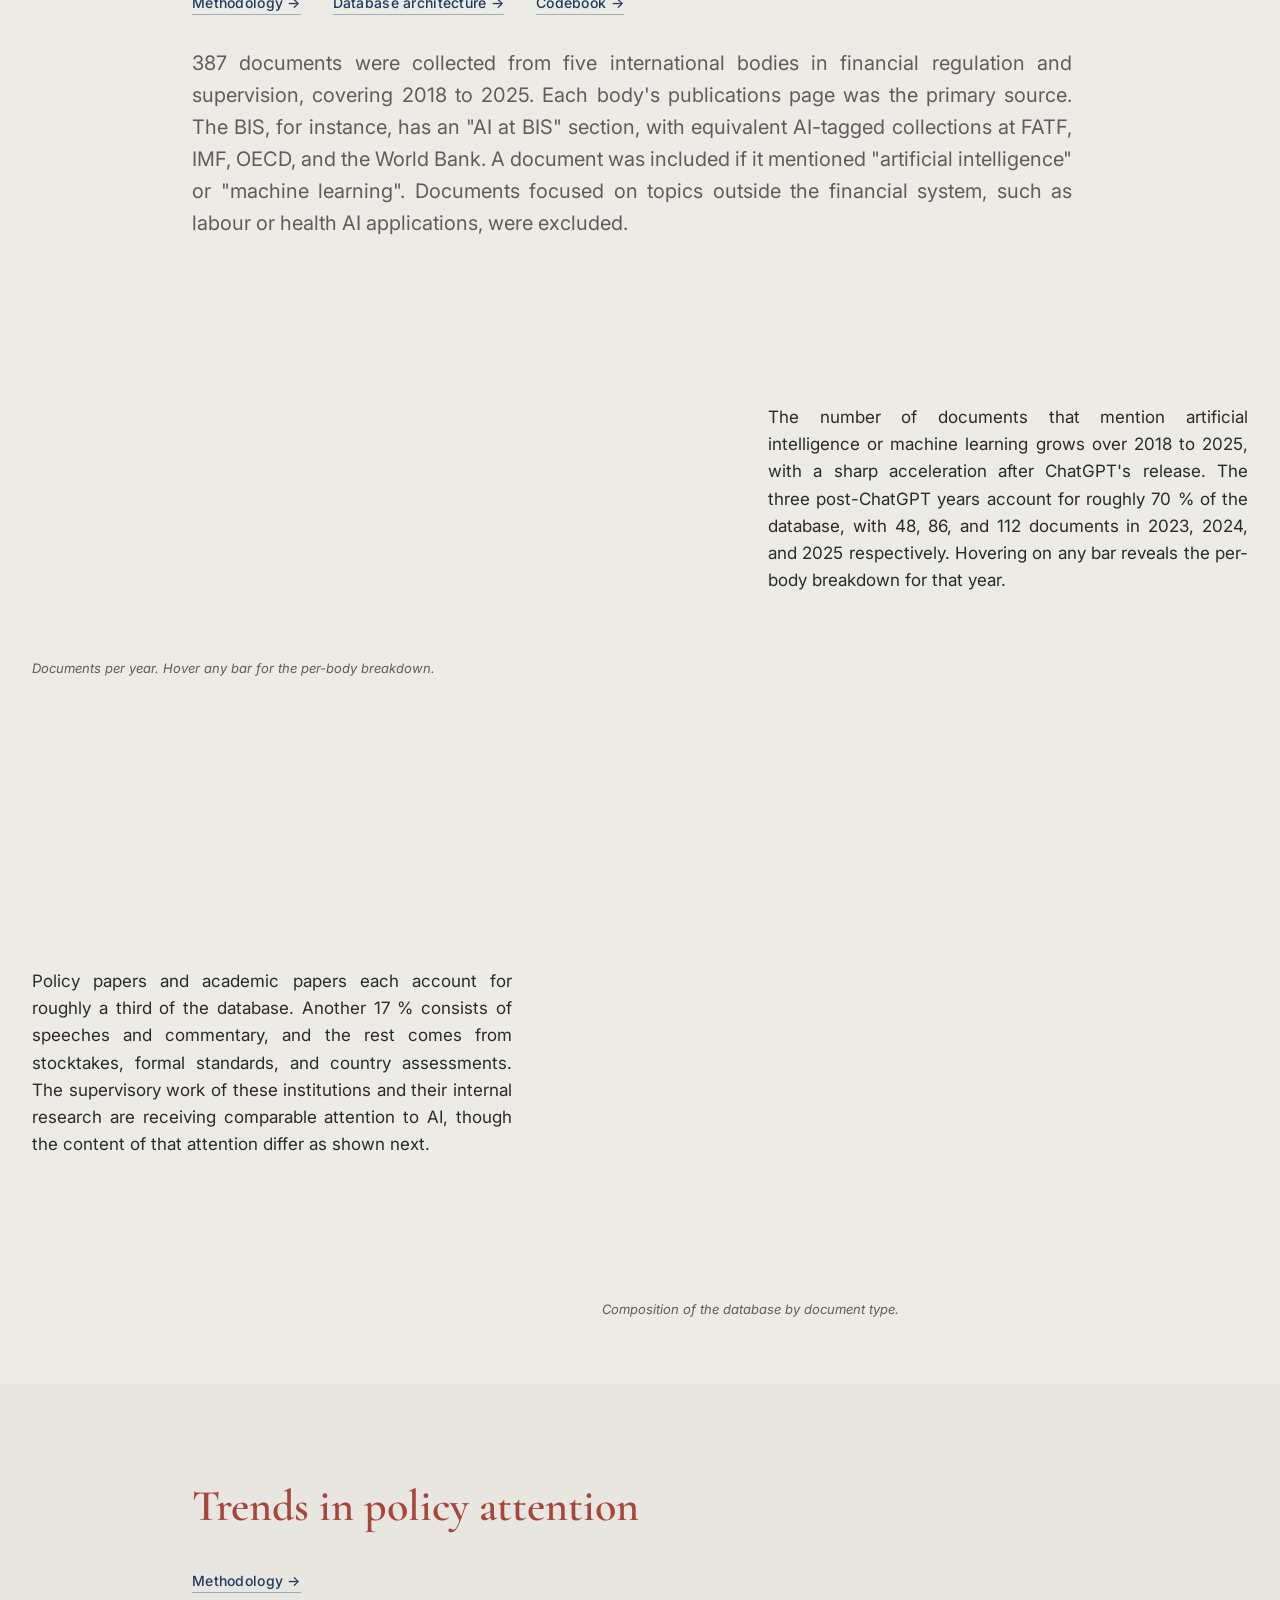
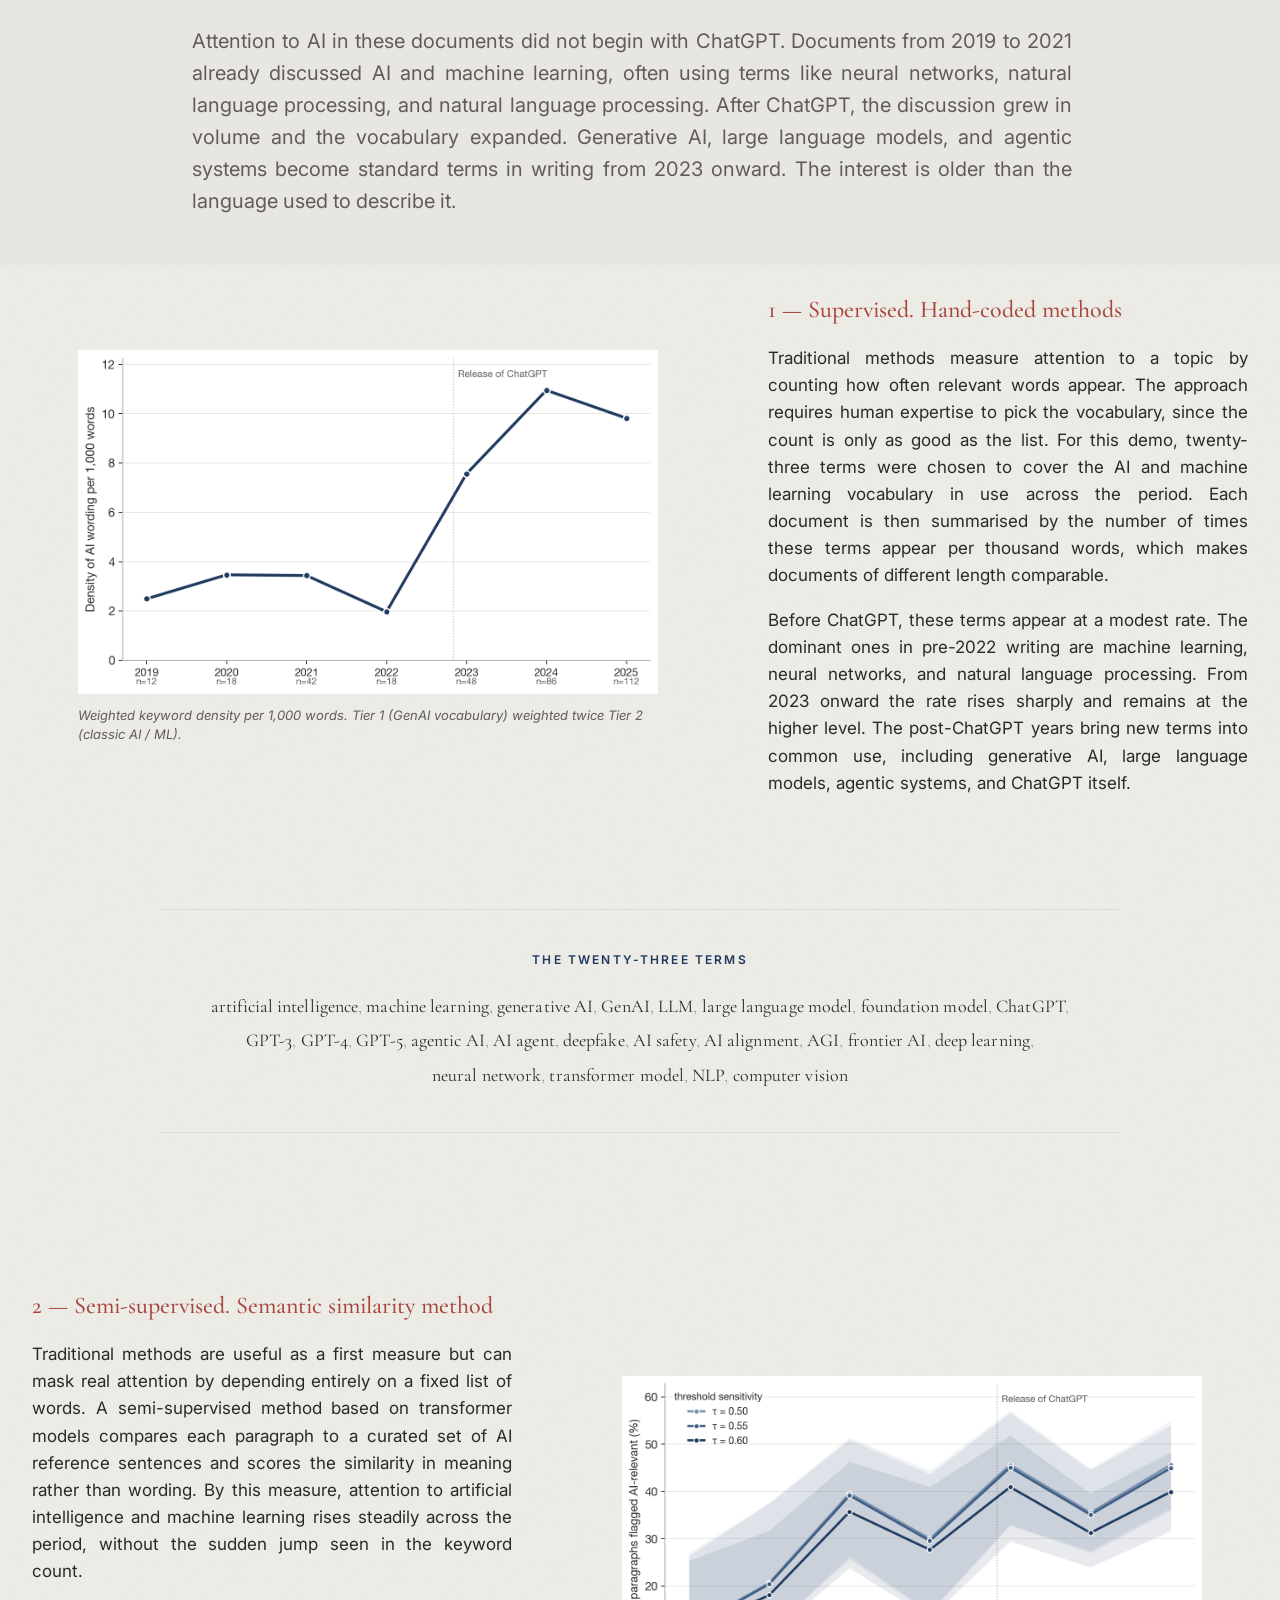
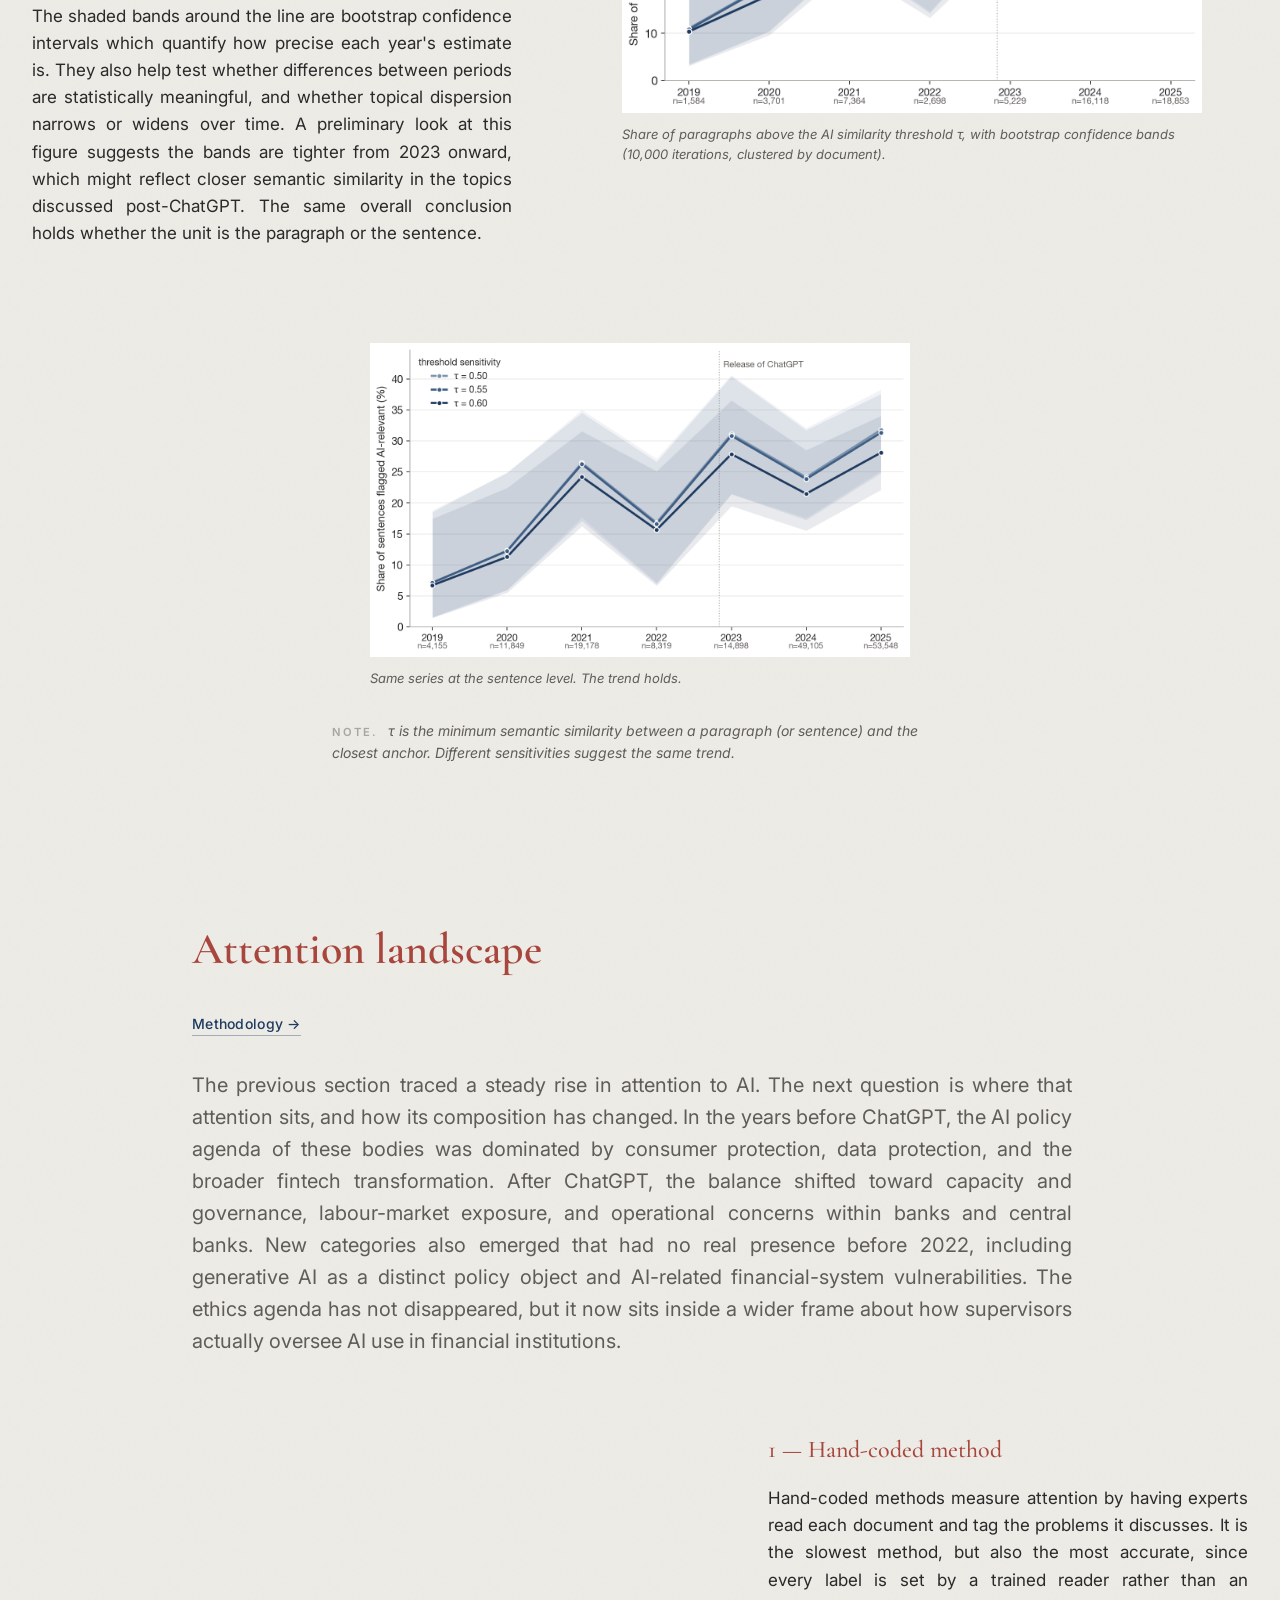
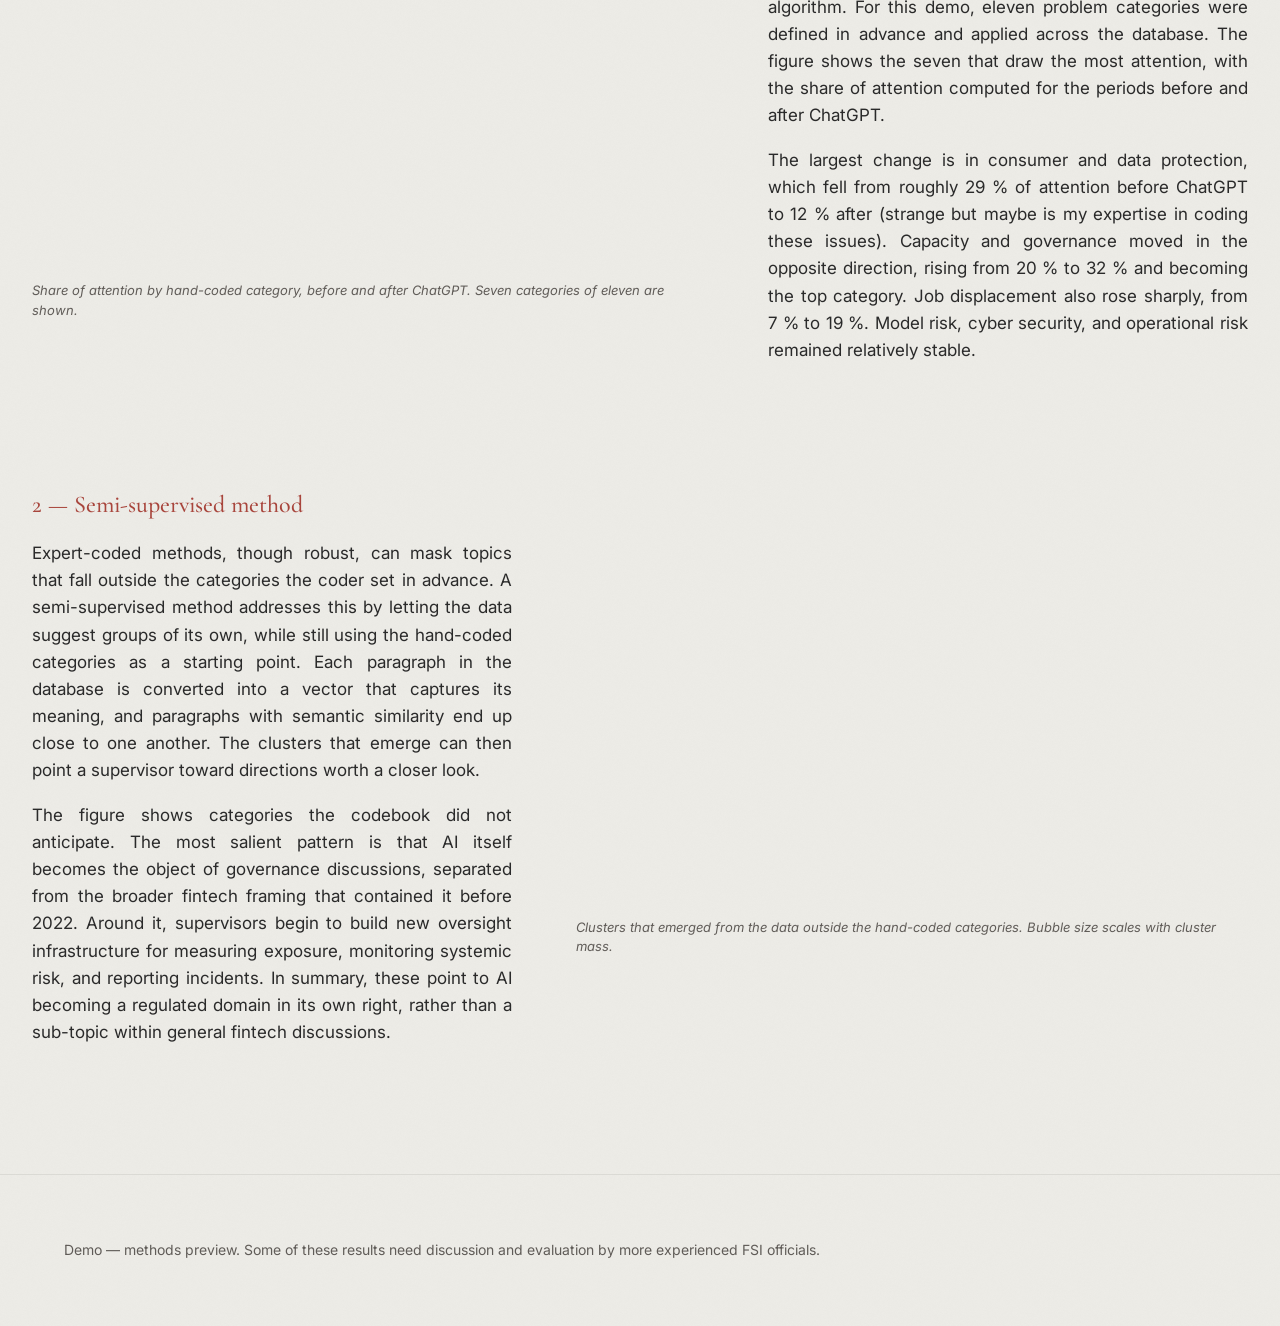
==== commit 0916c3be: "Edits per client review: capability 1, capability 4, footer copy - Capability 1 replaced. Was "Rigor" ====
--- a/index.html
+++ b/index.html
@@ -53,10 +53,10 @@
           <div class="capability-block reveal" data-reveal-index="4">
             <p class="capability-block__label">Capabilities I bring to the FSI</p>
             <ol class="capability-list">
-              <li>Rigorous statistical inference, supported by the documentation throughout this demo and by my own academic work in other areas.</li>
+              <li>5+ years of experience in international financial policy.</li>
               <li>Construction and maintenance of relational databases from unstructured data.</li>
               <li>Data visualisation as a coherent design system.</li>
-              <li>Webpage and presentations curation (made possible by AI coding tools that let non-developers execute design choices).</li>
+              <li>Webpage and presentations curation.</li>
             </ol>
           </div>
           <p class="reveal" data-reveal-index="5" style="margin-top: 1.25rem;">
@@ -426,7 +426,7 @@
 
   <footer class="site-footer">
     <div class="container">
-      <p>Demo — methods preview. Results are illustrative; the methodology is the deliverable.</p>
+      <p>Demo — methods preview. Some of these results need discussion and evaluation by more experienced FSI officials.</p>
     </div>
   </footer>
 
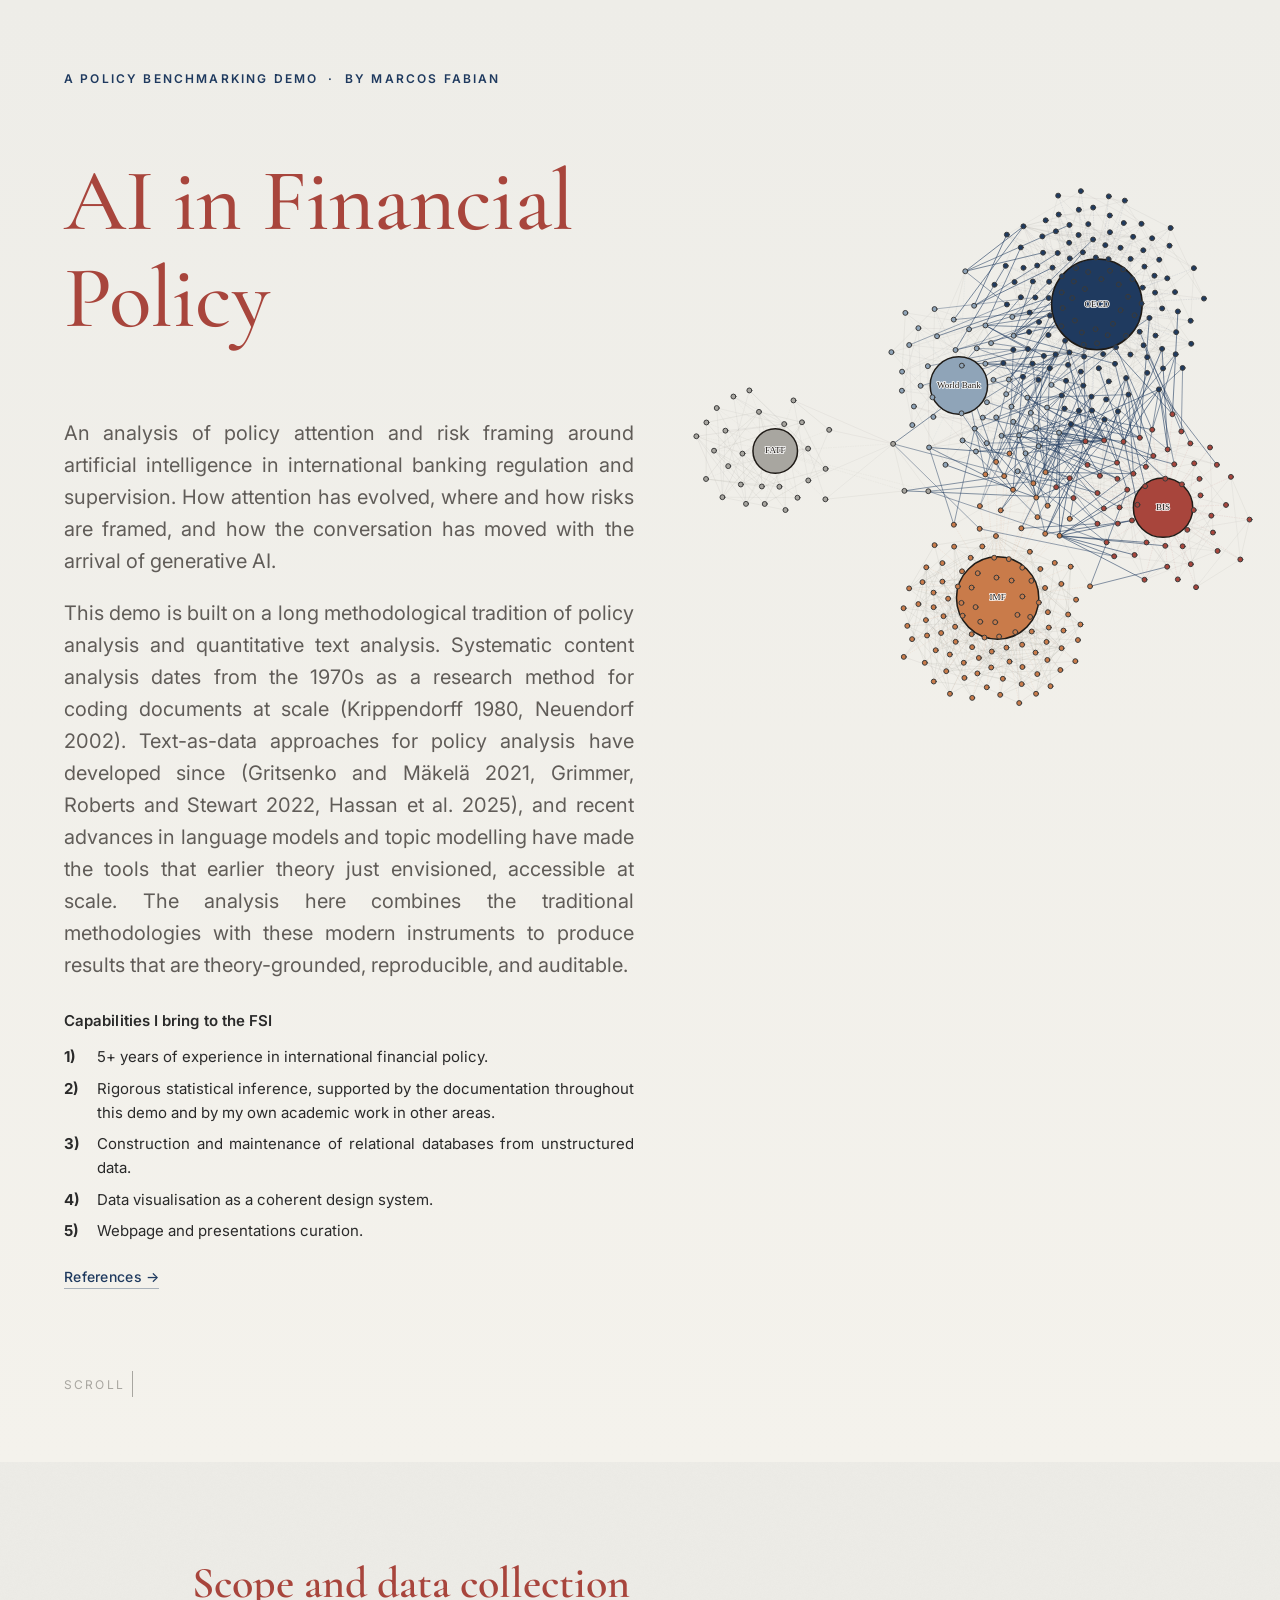
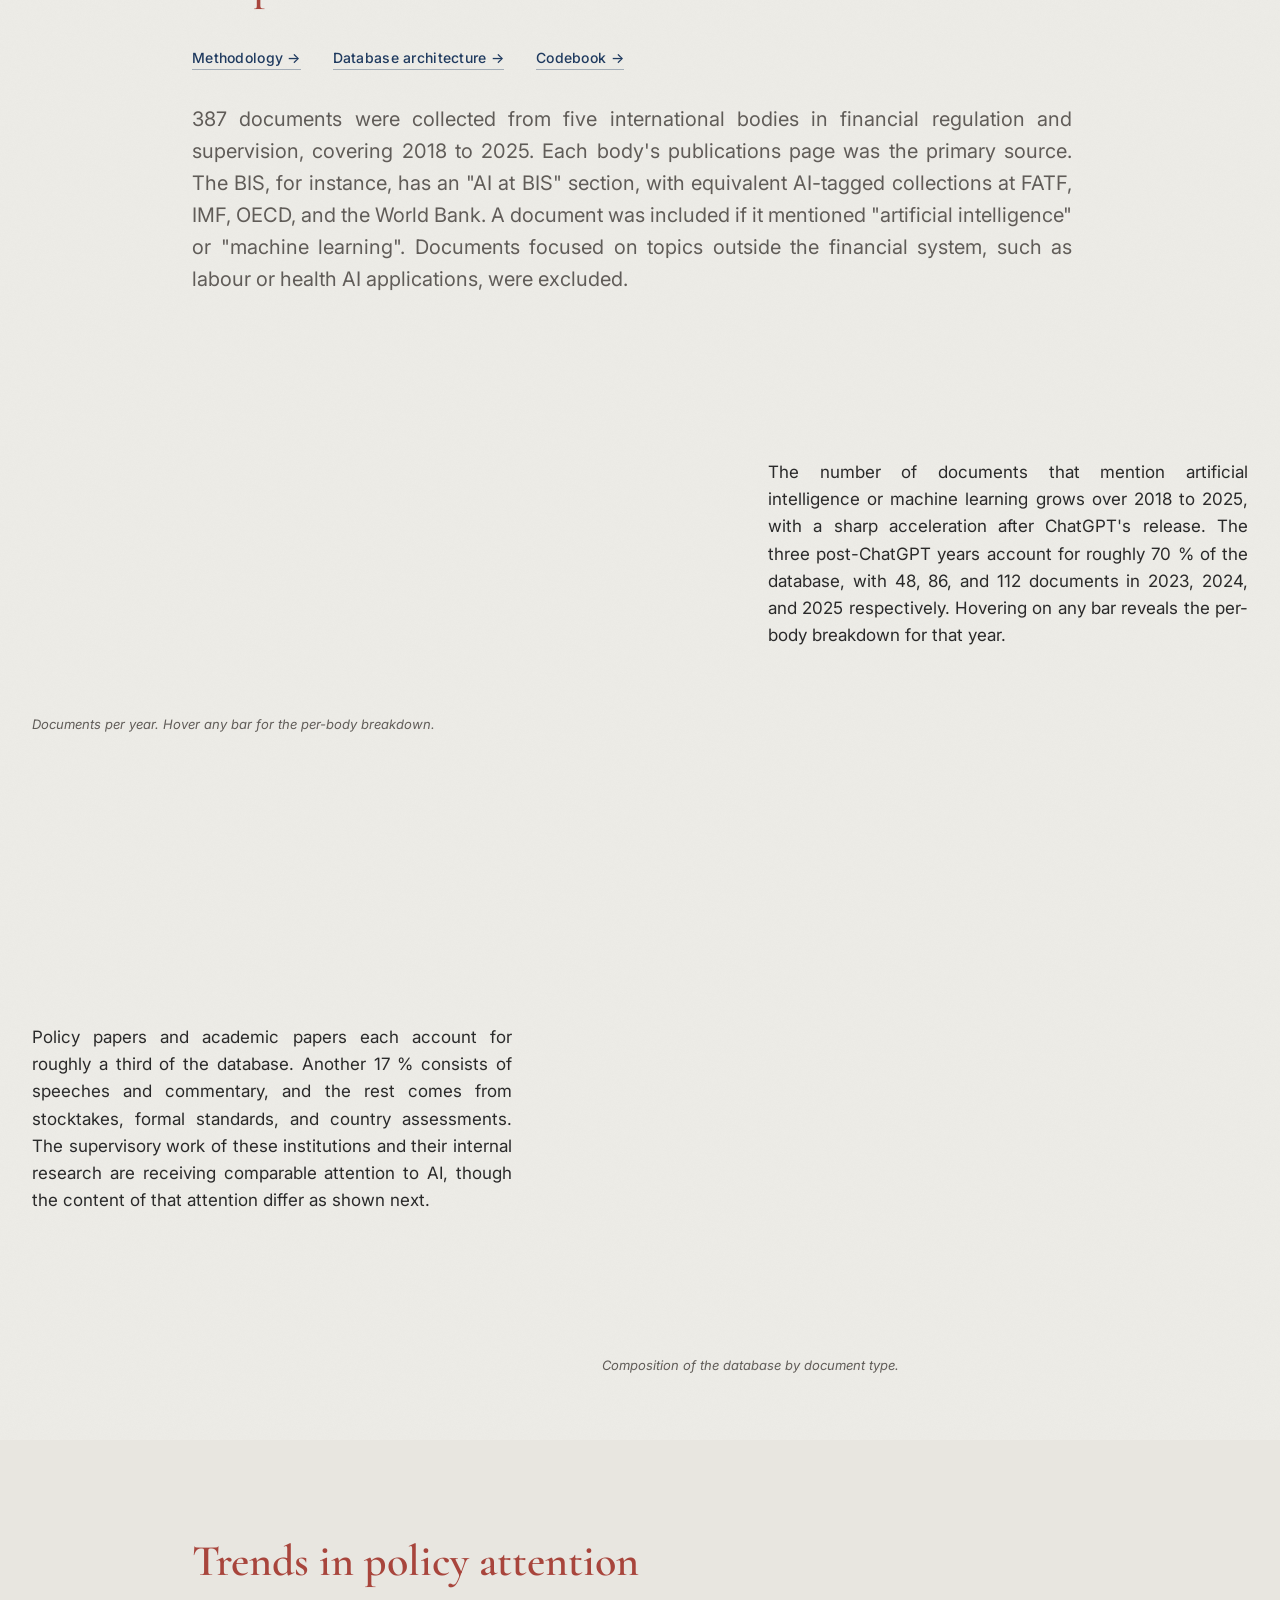
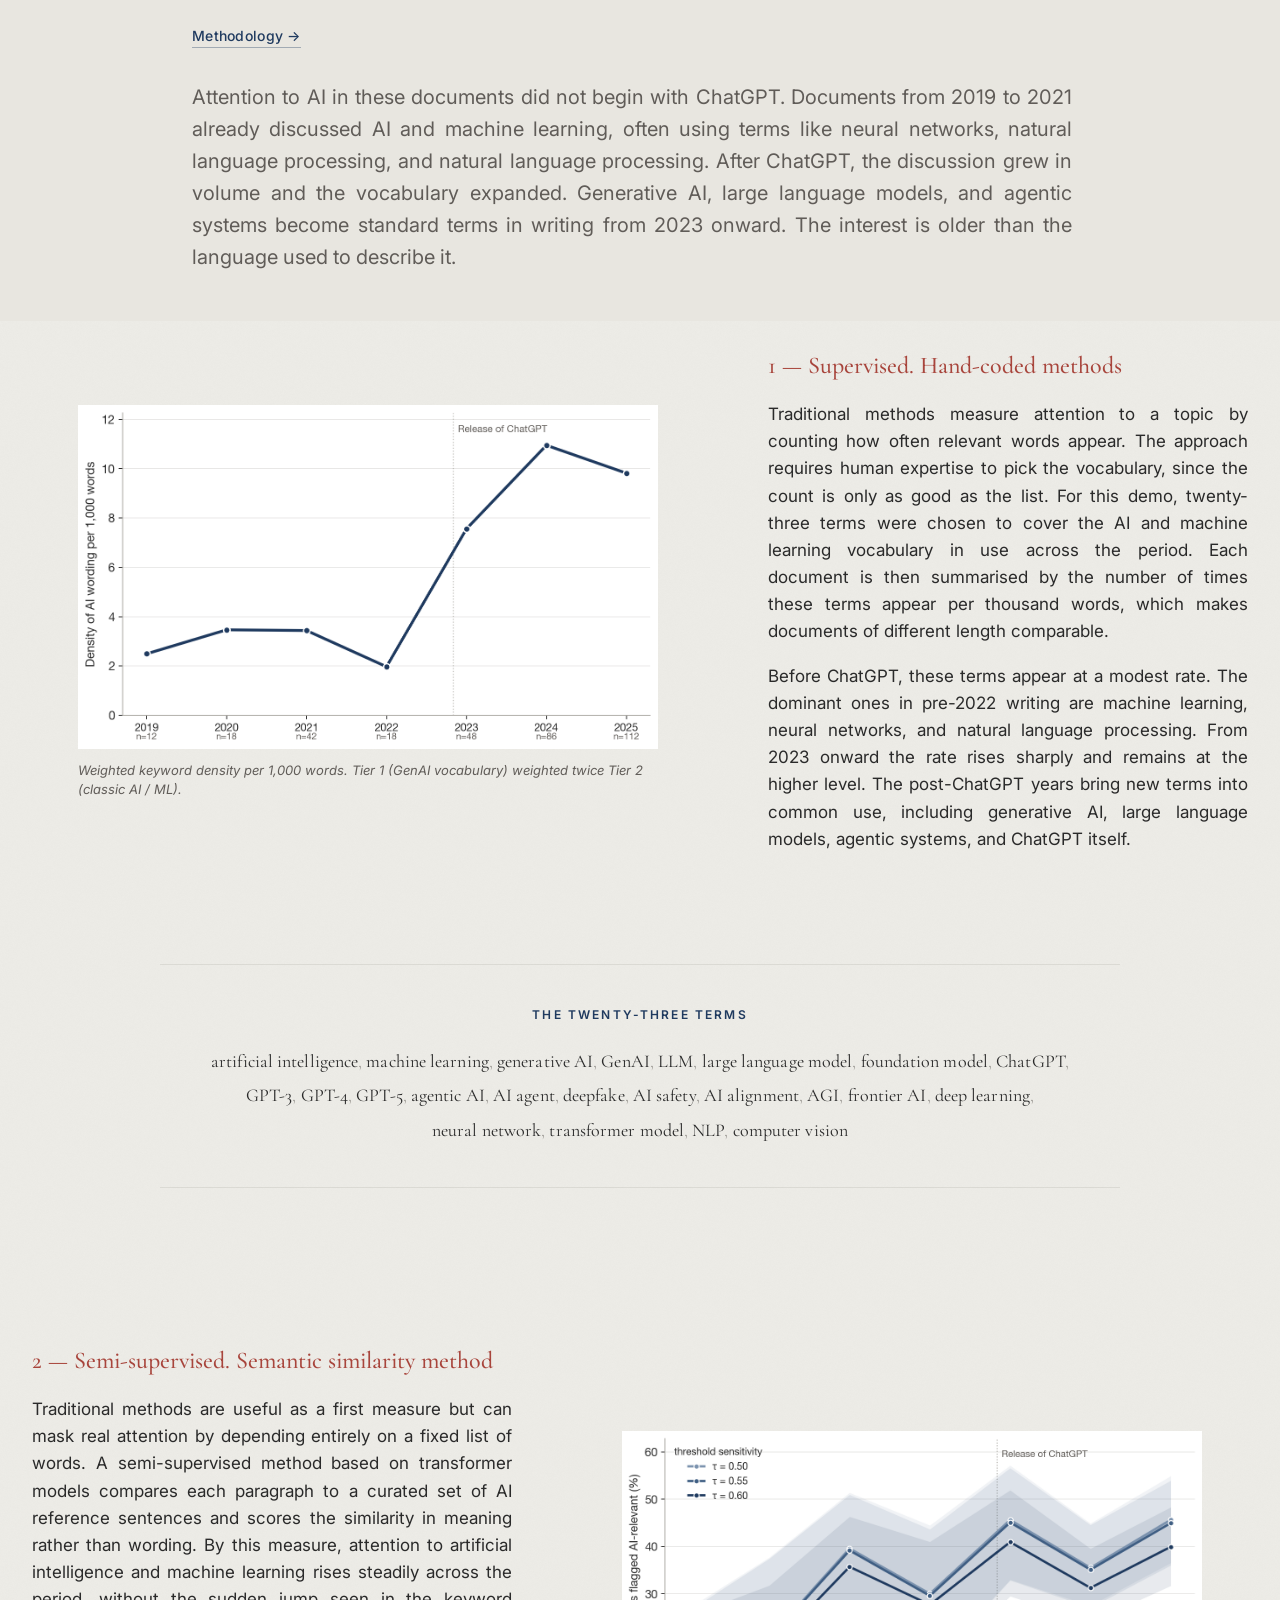
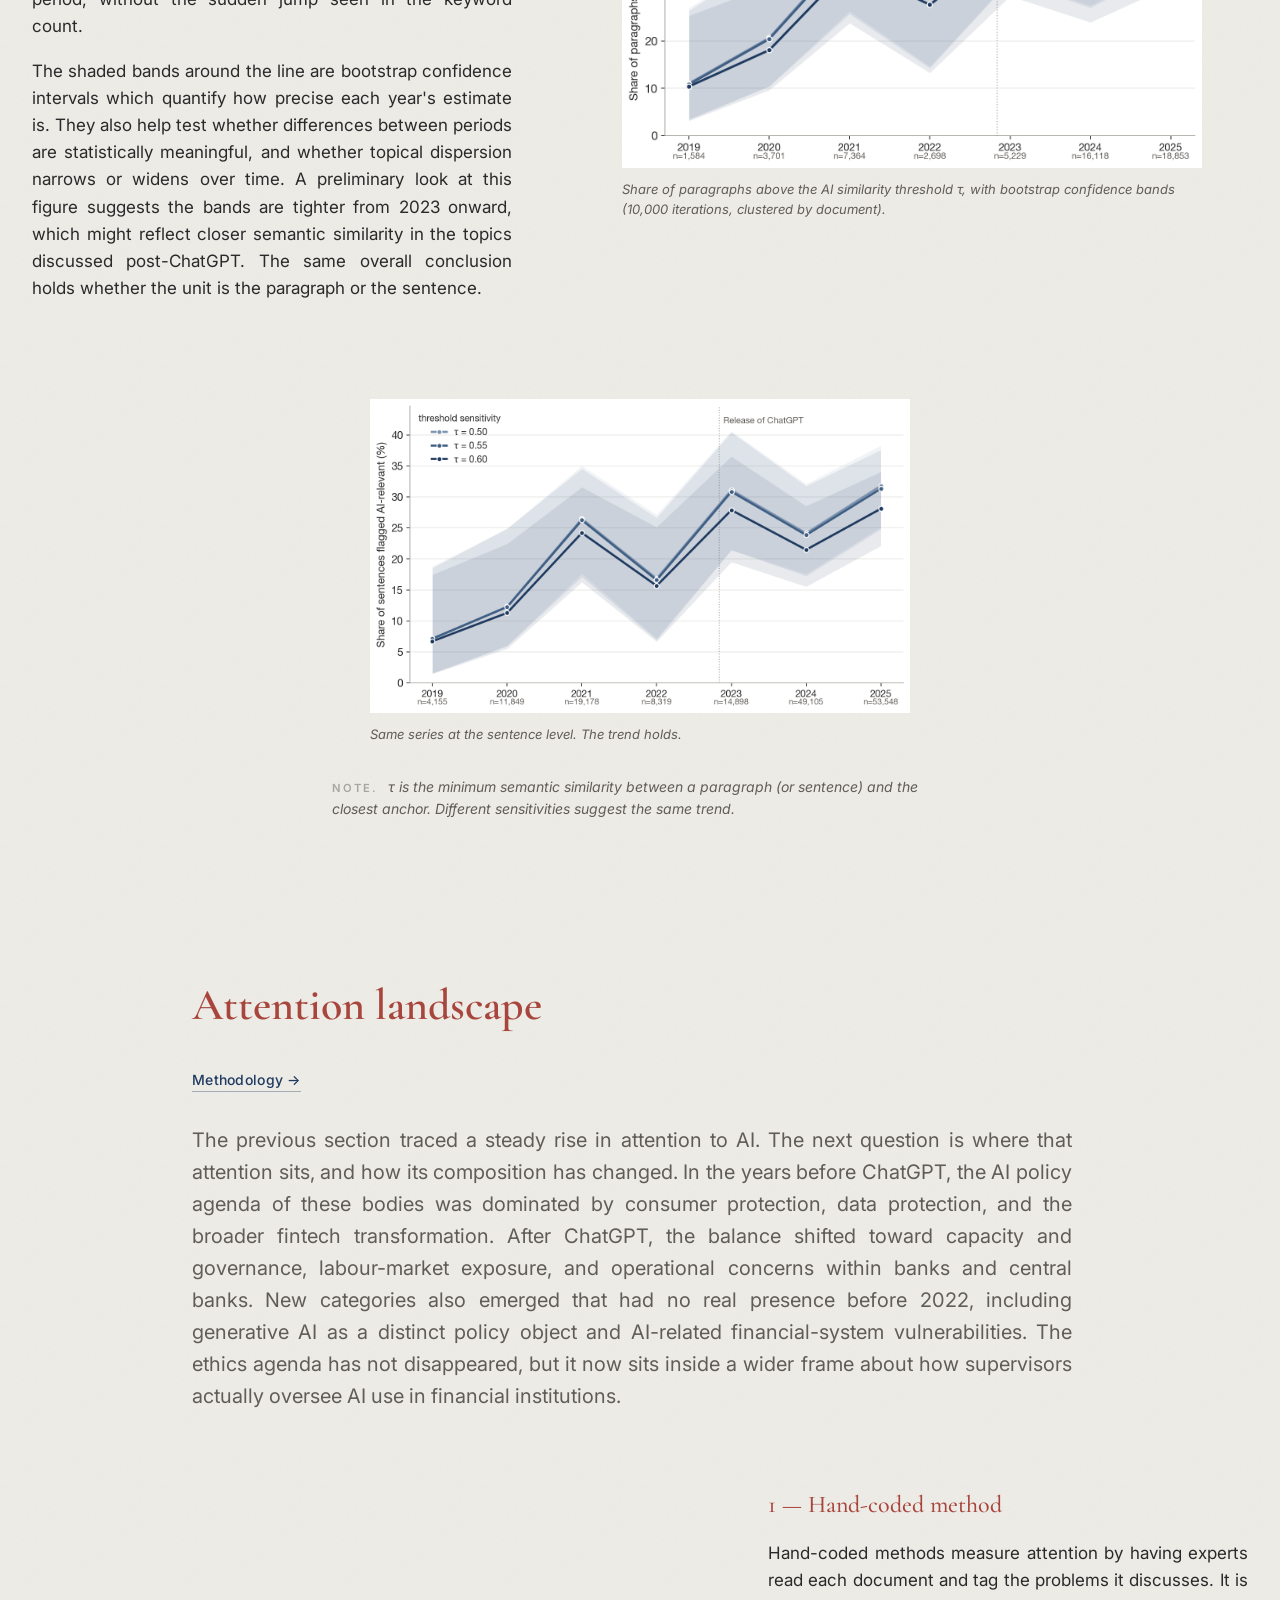
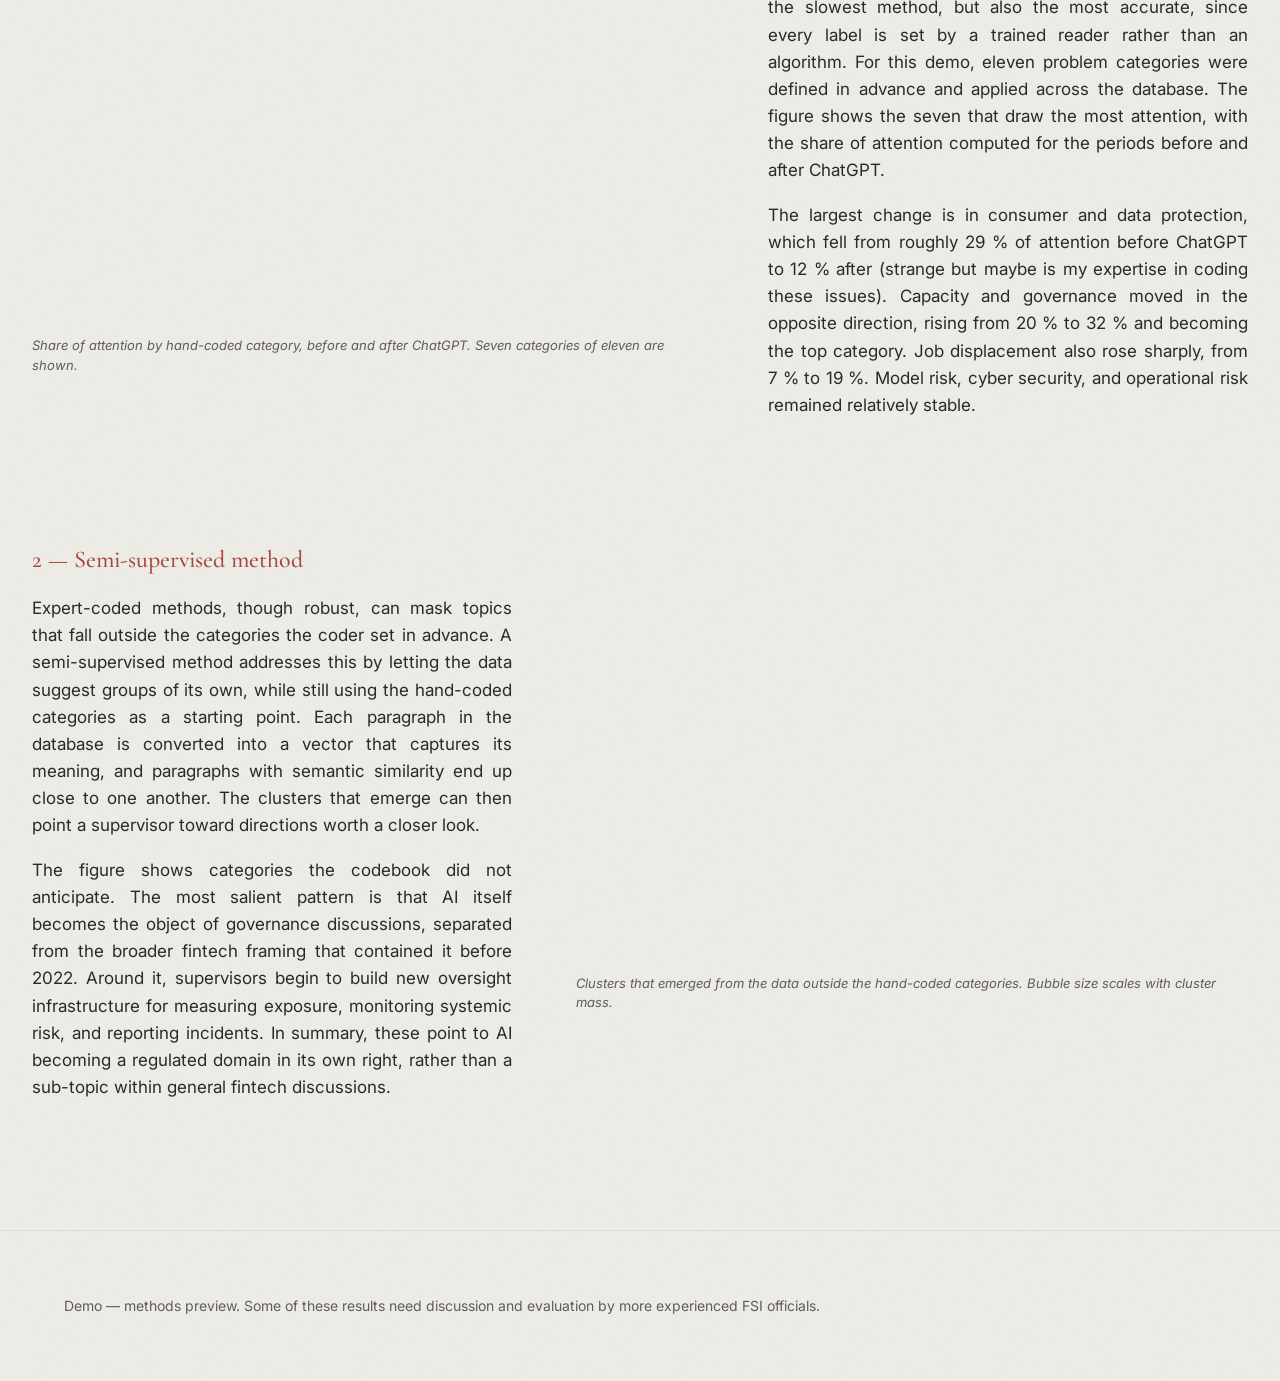
==== commit 93528c64: "Capabilities: restore "Rigorous statistical inference" as point 2 Previous commit replaced the origi" ====
--- a/index.html
+++ b/index.html
@@ -54,6 +54,7 @@
             <p class="capability-block__label">Capabilities I bring to the FSI</p>
             <ol class="capability-list">
               <li>5+ years of experience in international financial policy.</li>
+              <li>Rigorous statistical inference, supported by the documentation throughout this demo and by my own academic work in other areas.</li>
               <li>Construction and maintenance of relational databases from unstructured data.</li>
               <li>Data visualisation as a coherent design system.</li>
               <li>Webpage and presentations curation.</li>
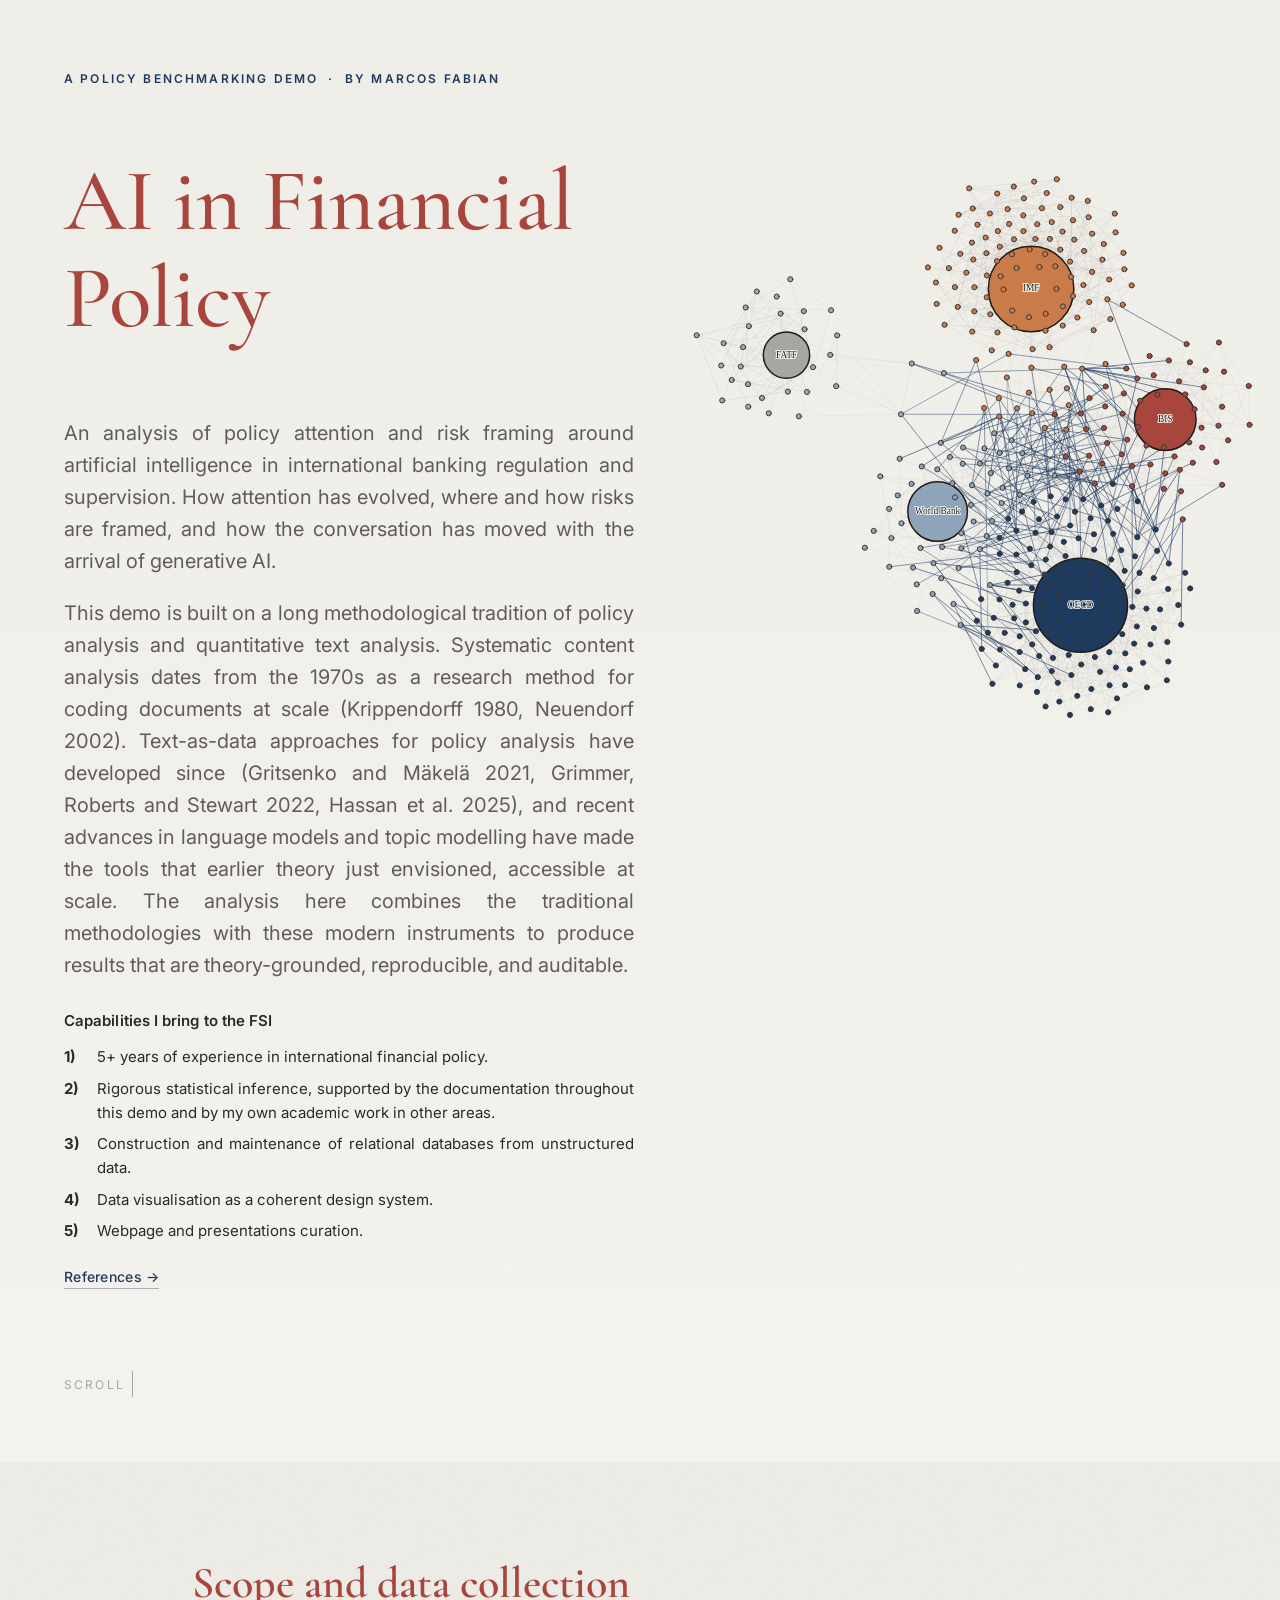
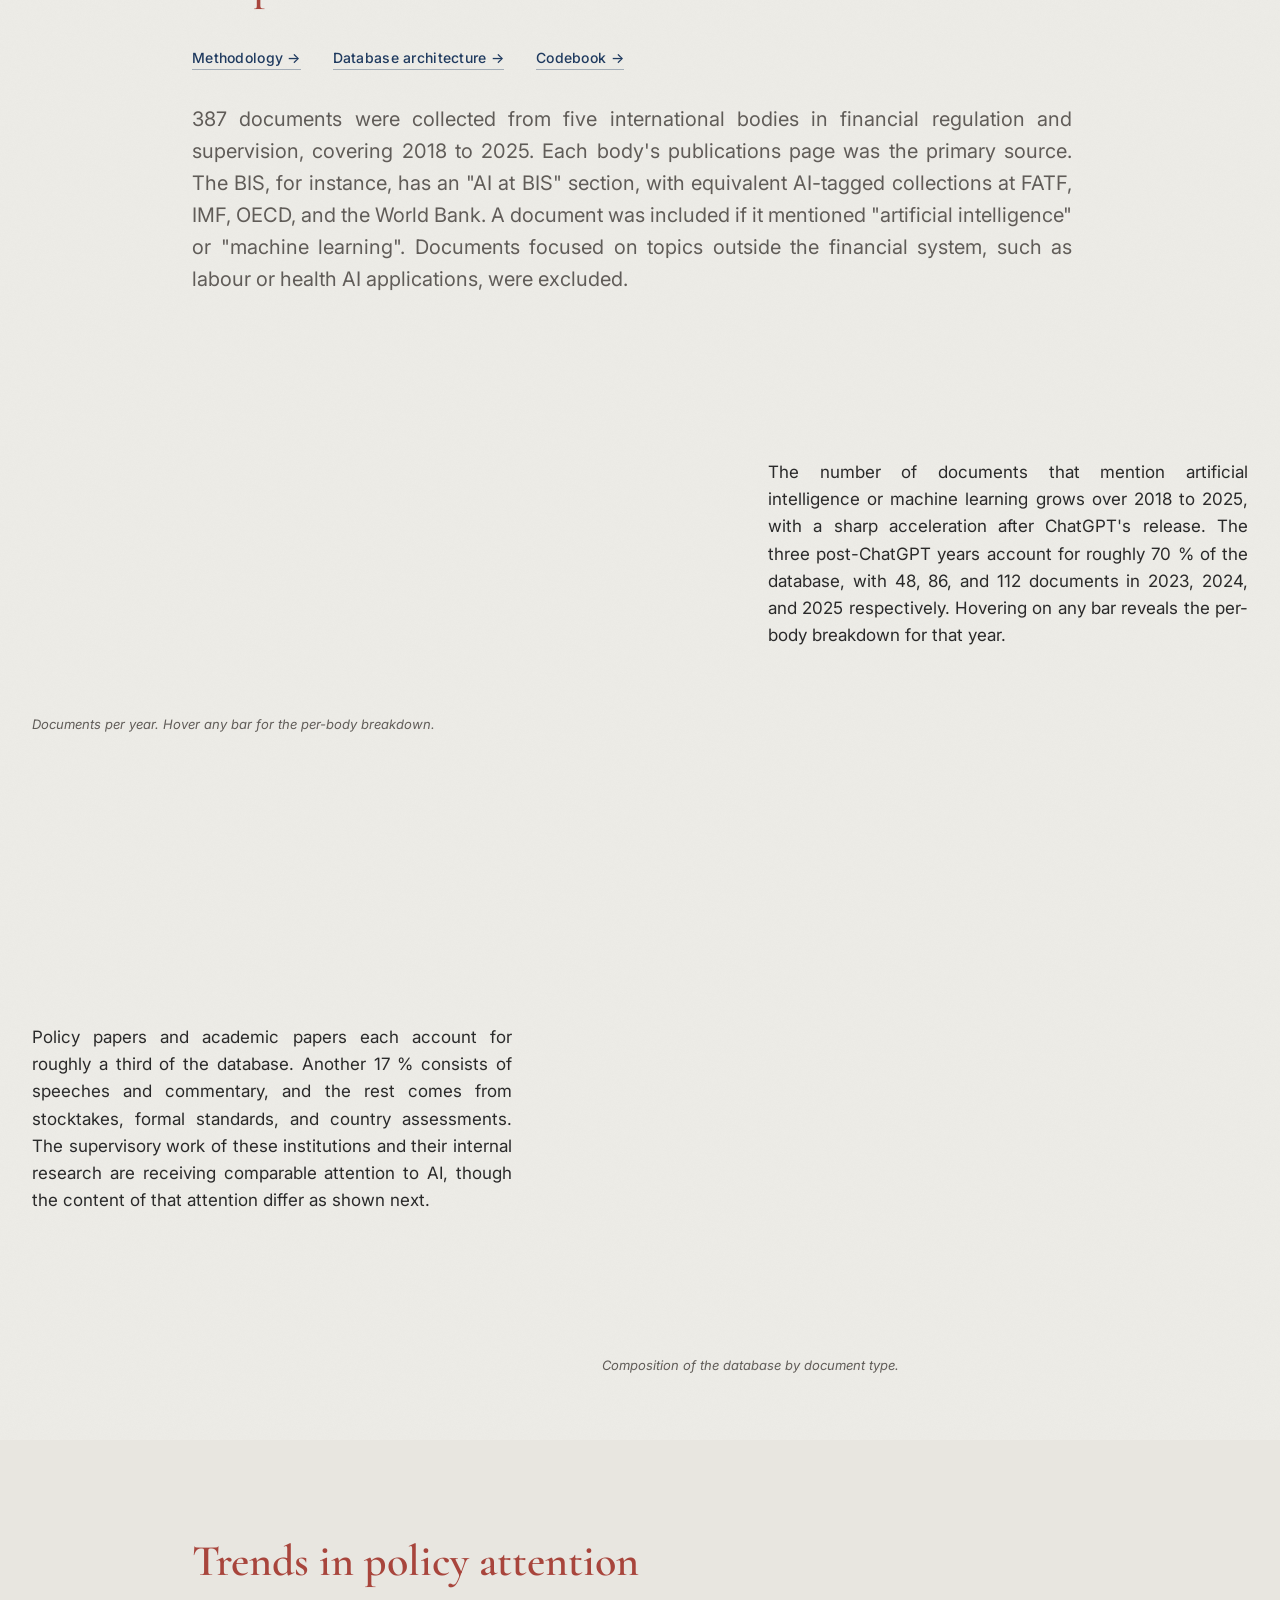
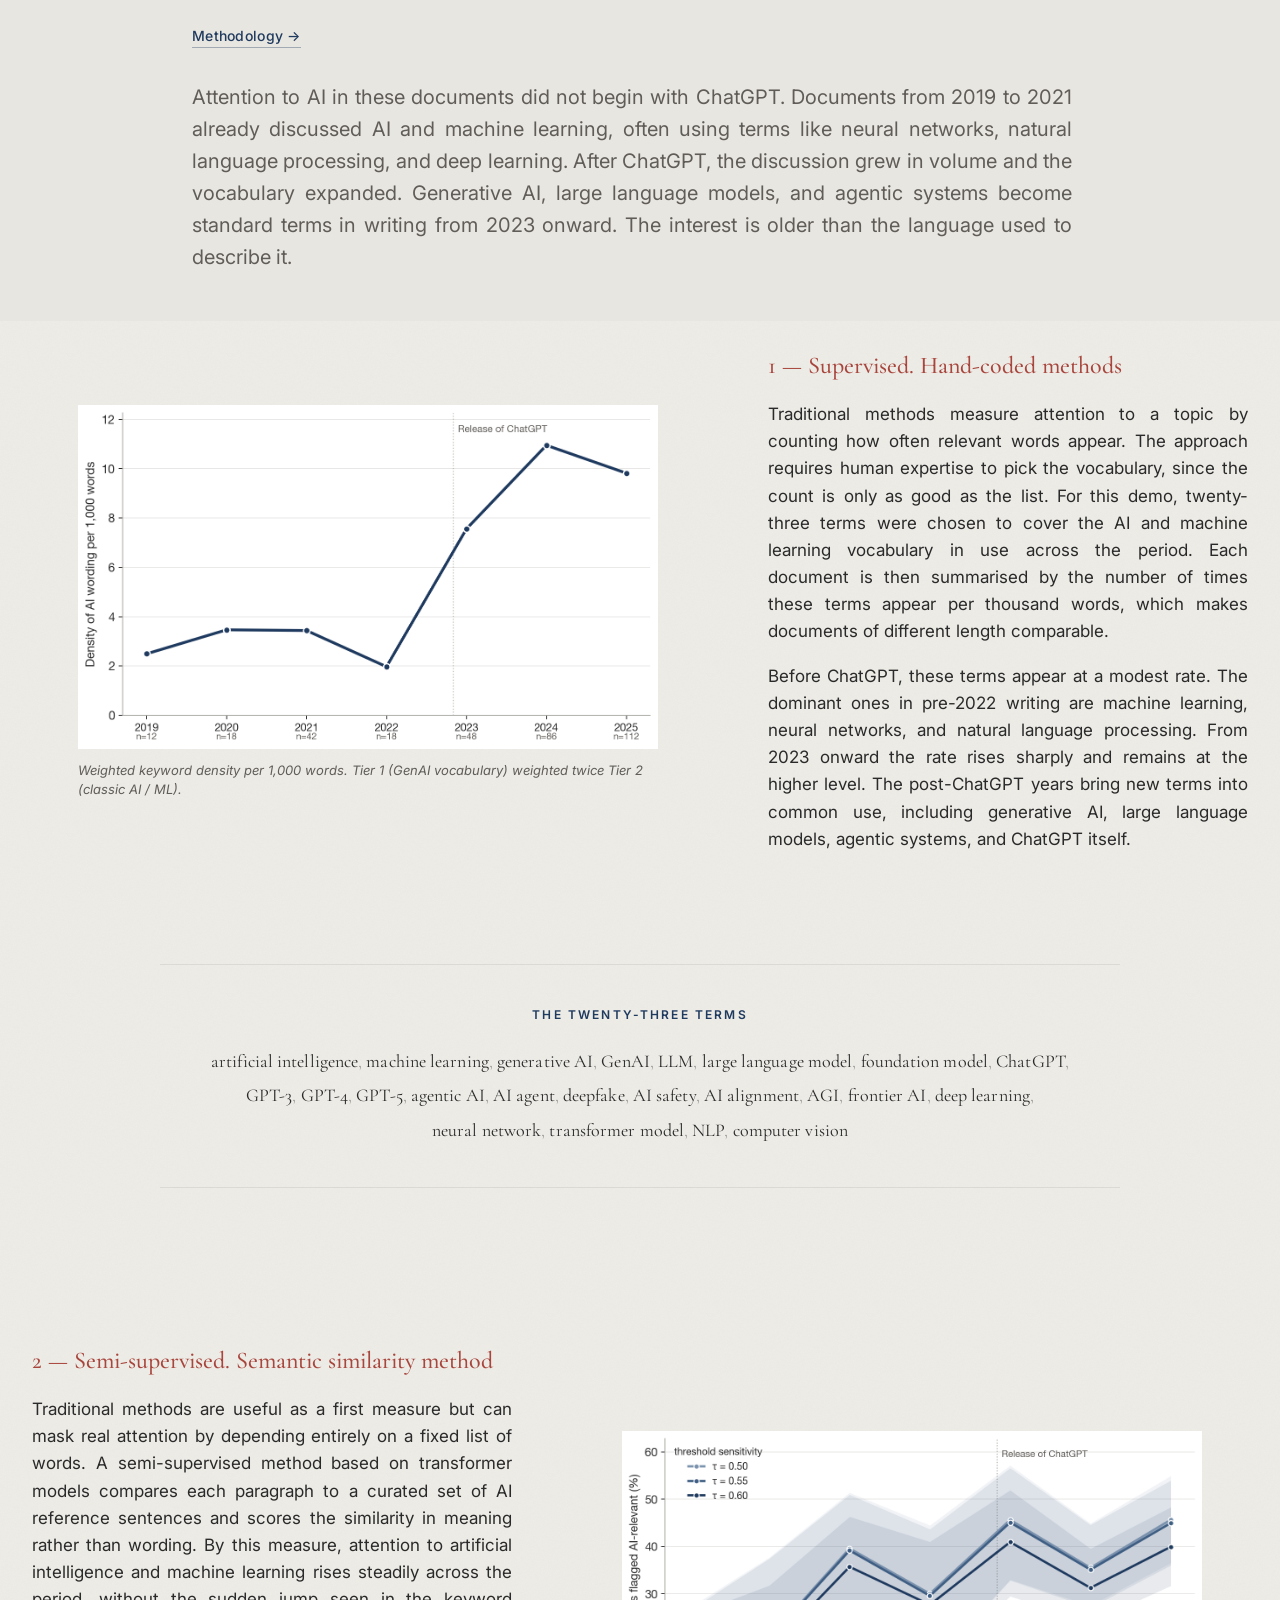
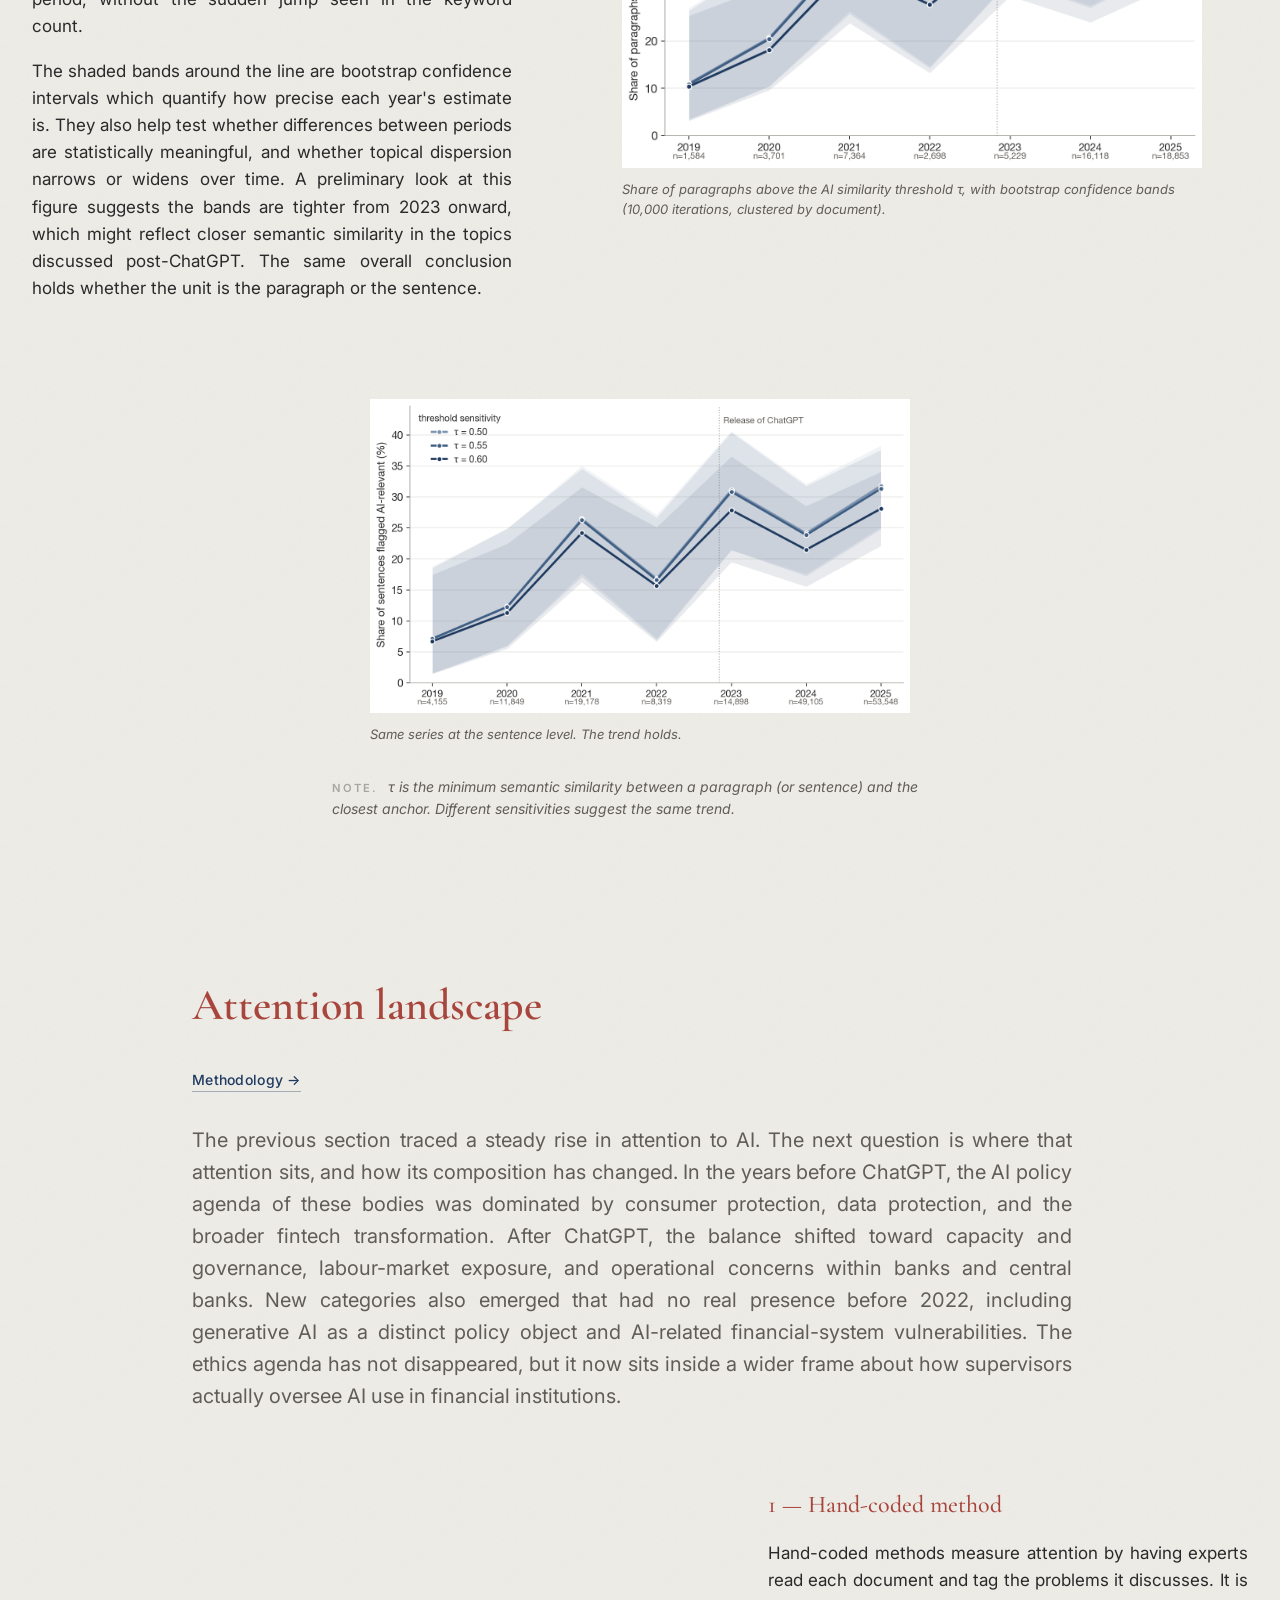
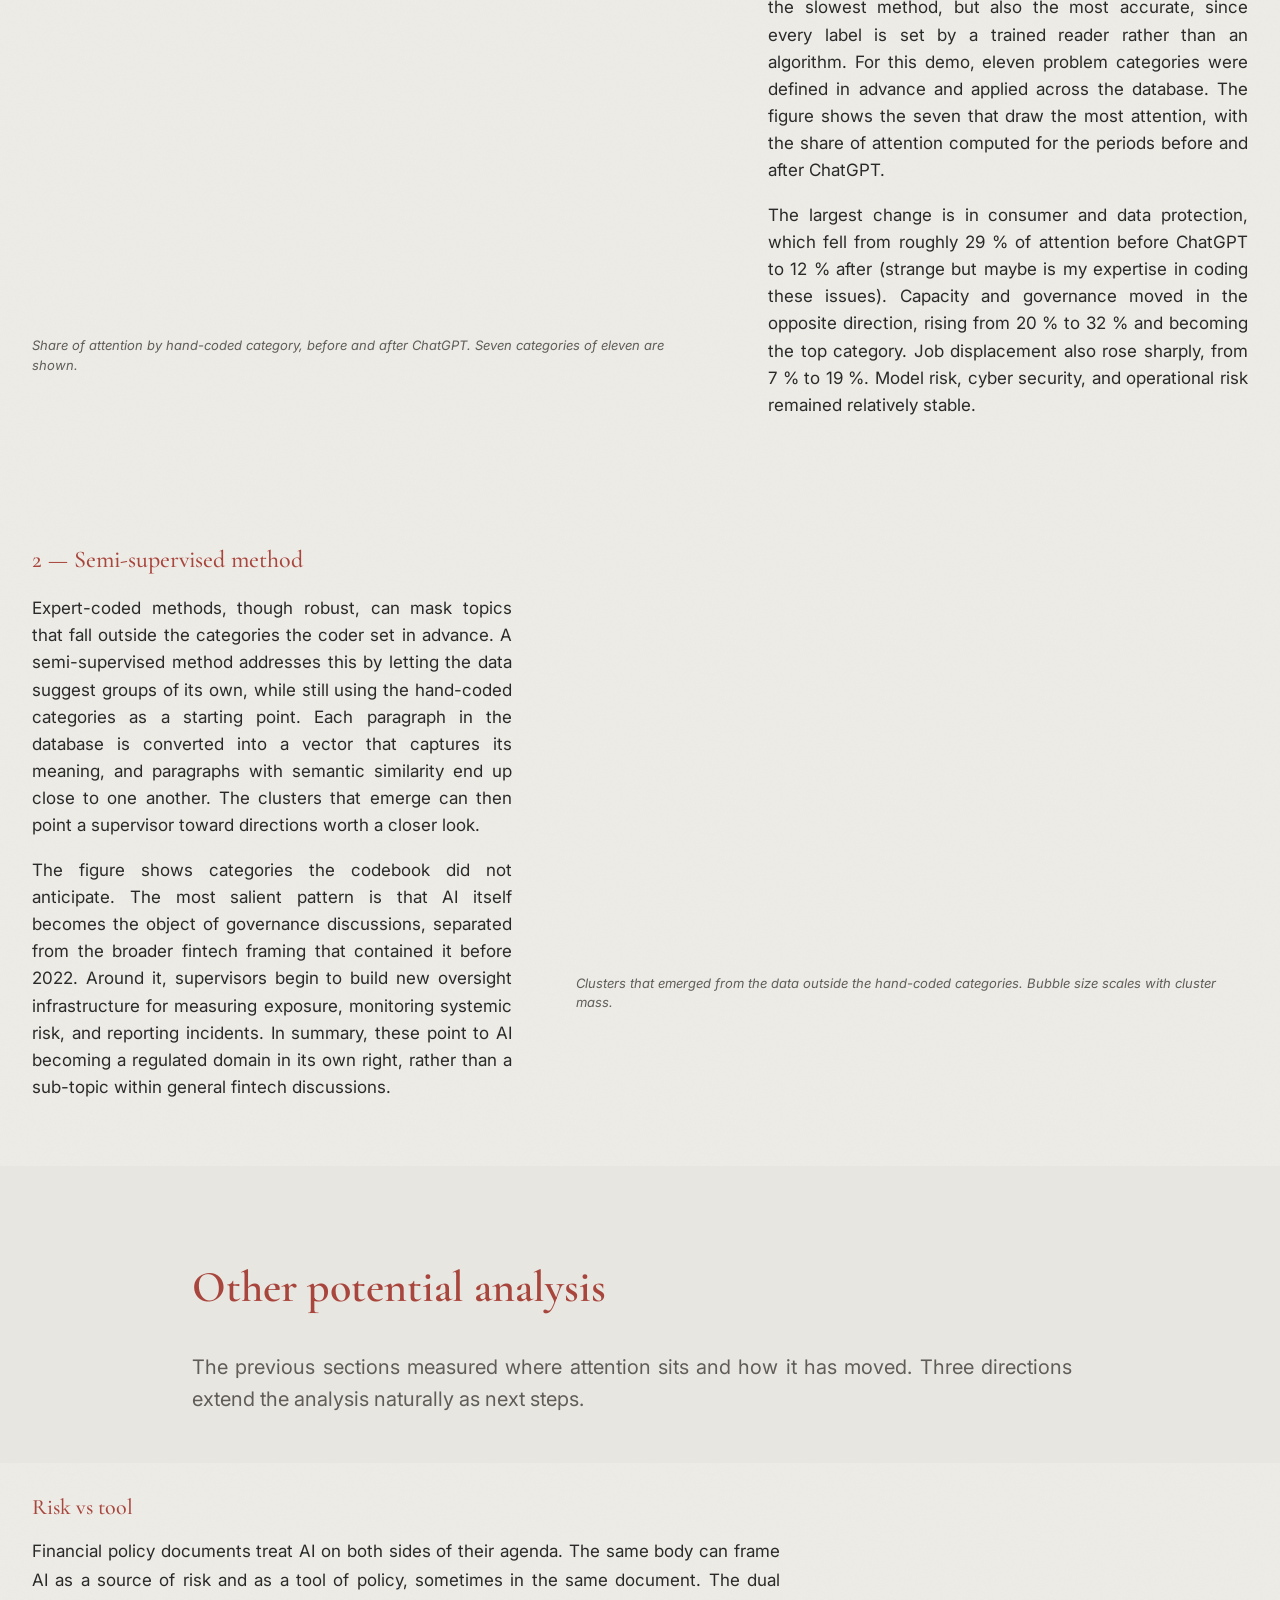
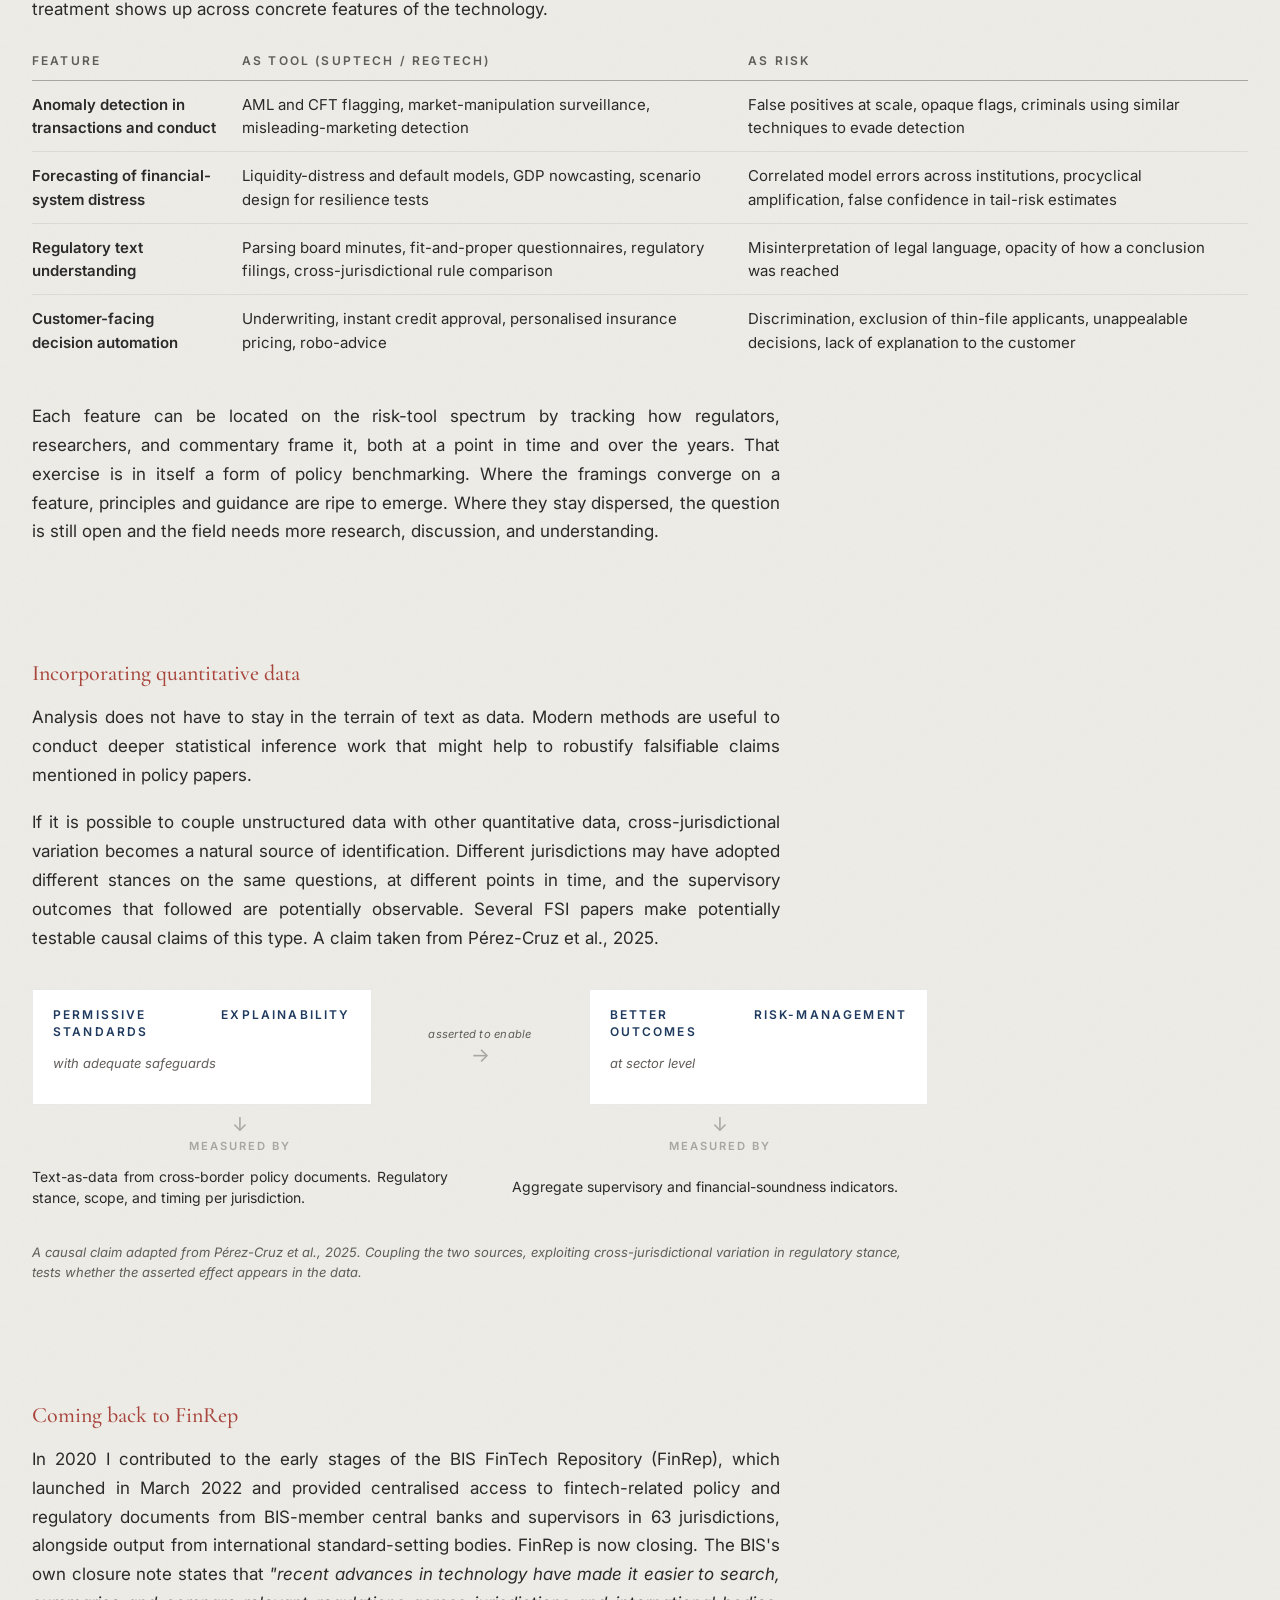
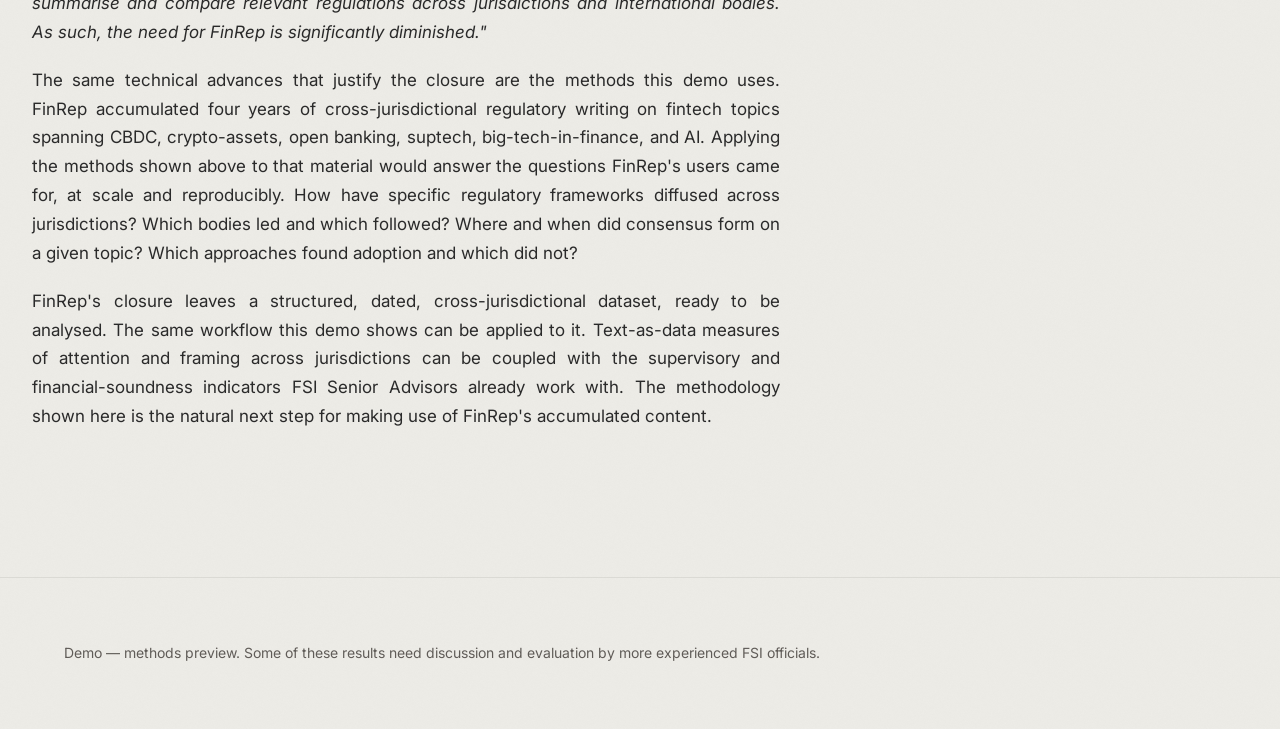
==== commit 38a6fcec: "Section 04: "Other potential analysis" — risk-vs-tool table, causal diagram, FinRep closing Adds the" ====
--- a/index.html
+++ b/index.html
@@ -173,7 +173,7 @@
           Attention to AI in these documents did not begin with ChatGPT.
           Documents from 2019 to 2021 already discussed AI and machine
           learning, often using terms like neural networks, natural language
-          processing, and natural language processing. After ChatGPT, the
+          processing, and deep learning. After ChatGPT, the
           discussion grew in volume and the vocabulary expanded. Generative
           AI, large language models, and agentic systems become standard
           terms in writing from 2023 onward. The interest is older than the
@@ -423,6 +423,186 @@
         </div>
       </div>
     </section>
+
+    <!-- SECTION 4 OPENER -->
+    <section class="section-opener section-opener--flow section-opener--tinted" aria-labelledby="extra-title">
+      <div class="section-opener__inner">
+        <h2 id="extra-title" class="section-opener__title reveal" data-reveal-index="0">
+          Other potential analysis
+        </h2>
+        <p class="section-opener__lede section-opener__lede--wide reveal" data-reveal-index="1">
+          The previous sections measured where attention sits and how it
+          has moved. Three directions extend the analysis naturally as
+          next steps.
+        </p>
+      </div>
+    </section>
+
+    <!-- SECTION 4 BODY — RISK VS TOOL -->
+    <section class="section-body section-body--tight">
+      <div class="section-body__inner">
+        <article class="note-body note-body--free reveal" data-reveal-index="0">
+          <h3>Risk vs tool</h3>
+          <p>
+            Financial policy documents treat AI on both sides of their
+            agenda. The same body can frame AI as a source of risk and
+            as a tool of policy, sometimes in the same document. The
+            dual treatment shows up across concrete features of the
+            technology.
+          </p>
+          <table>
+            <thead>
+              <tr>
+                <th>Feature</th>
+                <th>As tool (suptech / regtech)</th>
+                <th>As risk</th>
+              </tr>
+            </thead>
+            <tbody>
+              <tr>
+                <td><strong>Anomaly detection in transactions and conduct</strong></td>
+                <td>AML and CFT flagging, market-manipulation surveillance, misleading-marketing detection</td>
+                <td>False positives at scale, opaque flags, criminals using similar techniques to evade detection</td>
+              </tr>
+              <tr>
+                <td><strong>Forecasting of financial-system distress</strong></td>
+                <td>Liquidity-distress and default models, GDP nowcasting, scenario design for resilience tests</td>
+                <td>Correlated model errors across institutions, procyclical amplification, false confidence in tail-risk estimates</td>
+              </tr>
+              <tr>
+                <td><strong>Regulatory text understanding</strong></td>
+                <td>Parsing board minutes, fit-and-proper questionnaires, regulatory filings, cross-jurisdictional rule comparison</td>
+                <td>Misinterpretation of legal language, opacity of how a conclusion was reached</td>
+              </tr>
+              <tr>
+                <td><strong>Customer-facing decision automation</strong></td>
+                <td>Underwriting, instant credit approval, personalised insurance pricing, robo-advice</td>
+                <td>Discrimination, exclusion of thin-file applicants, unappealable decisions, lack of explanation to the customer</td>
+              </tr>
+            </tbody>
+          </table>
+          <p>
+            Each feature can be located on the risk-tool spectrum by
+            tracking how regulators, researchers, and commentary frame
+            it, both at a point in time and over the years. That
+            exercise is in itself a form of policy benchmarking. Where
+            the framings converge on a feature, principles and guidance
+            are ripe to emerge. Where they stay dispersed, the question
+            is still open and the field needs more research, discussion,
+            and understanding.
+          </p>
+        </article>
+      </div>
+    </section>
+
+    <!-- SECTION 4 BODY — INCORPORATING QUANTITATIVE DATA -->
+    <section class="section-body section-body--tight">
+      <div class="section-body__inner">
+        <article class="note-body note-body--free reveal" data-reveal-index="0">
+          <h3>Incorporating quantitative data</h3>
+          <p>
+            Analysis does not have to stay in the terrain of text as
+            data. Modern methods are useful to conduct deeper
+            statistical inference work that might help to robustify
+            falsifiable claims mentioned in policy papers.
+          </p>
+          <p>
+            If it is possible to couple unstructured data with other
+            quantitative data, cross-jurisdictional variation becomes a
+            natural source of identification. Different jurisdictions
+            may have adopted different stances on the same questions,
+            at different points in time, and the supervisory outcomes
+            that followed are potentially observable. Several FSI
+            papers make potentially testable causal claims of this
+            type. A claim taken from Pérez-Cruz et al., 2025.
+          </p>
+
+          <figure class="causal-diagram" aria-label="Causal claim from Pérez-Cruz et al. 2025">
+            <div class="causal-diagram__row causal-diagram__row--top">
+              <div class="causal-box">
+                <p class="causal-box__title">Permissive explainability standards</p>
+                <p class="causal-box__sub">with adequate safeguards</p>
+              </div>
+              <div class="causal-link" role="presentation">
+                <span class="causal-link__label">asserted to enable</span>
+                <span class="causal-link__arrow">&rarr;</span>
+              </div>
+              <div class="causal-box">
+                <p class="causal-box__title">Better risk-management outcomes</p>
+                <p class="causal-box__sub">at sector level</p>
+              </div>
+            </div>
+            <div class="causal-diagram__row causal-diagram__row--middle" aria-hidden="true">
+              <div class="causal-meas">
+                <span class="causal-meas__arrow">&darr;</span>
+                <span class="causal-meas__label">measured by</span>
+              </div>
+              <div></div>
+              <div class="causal-meas">
+                <span class="causal-meas__arrow">&darr;</span>
+                <span class="causal-meas__label">measured by</span>
+              </div>
+            </div>
+            <div class="causal-diagram__row causal-diagram__row--bottom">
+              <p class="causal-source">Text-as-data from cross-border policy documents. Regulatory stance, scope, and timing per jurisdiction.</p>
+              <div></div>
+              <p class="causal-source">Aggregate supervisory and financial-soundness indicators.</p>
+            </div>
+            <figcaption class="figure-caption">
+              A causal claim adapted from Pérez-Cruz et al., 2025. Coupling
+              the two sources, exploiting cross-jurisdictional variation
+              in regulatory stance, tests whether the asserted effect
+              appears in the data.
+            </figcaption>
+          </figure>
+        </article>
+      </div>
+    </section>
+
+    <!-- SECTION 4 BODY — COMING BACK TO FINREP -->
+    <section class="section-body section-body--tight">
+      <div class="section-body__inner">
+        <article class="note-body note-body--free reveal" data-reveal-index="0">
+          <h3>Coming back to FinRep</h3>
+          <p>
+            In 2020 I contributed to the early stages of the BIS FinTech
+            Repository (FinRep), which launched in March 2022 and
+            provided centralised access to fintech-related policy and
+            regulatory documents from BIS-member central banks and
+            supervisors in 63 jurisdictions, alongside output from
+            international standard-setting bodies. FinRep is now
+            closing. The BIS's own closure note states that
+            <em>"recent advances in technology have made it easier to
+            search, summarise and compare relevant regulations across
+            jurisdictions and international bodies. As such, the need
+            for FinRep is significantly diminished."</em>
+          </p>
+          <p>
+            The same technical advances that justify the closure are
+            the methods this demo uses. FinRep accumulated four years
+            of cross-jurisdictional regulatory writing on fintech
+            topics spanning CBDC, crypto-assets, open banking, suptech,
+            big-tech-in-finance, and AI. Applying the methods shown
+            above to that material would answer the questions FinRep's
+            users came for, at scale and reproducibly. How have
+            specific regulatory frameworks diffused across
+            jurisdictions? Which bodies led and which followed? Where
+            and when did consensus form on a given topic? Which
+            approaches found adoption and which did not?
+          </p>
+          <p>
+            FinRep's closure leaves a structured, dated,
+            cross-jurisdictional dataset, ready to be analysed. The
+            same workflow this demo shows can be applied to it.
+            Text-as-data measures of attention and framing across
+            jurisdictions can be coupled with the supervisory and
+            financial-soundness indicators FSI Senior Advisors already
+            work with. The methodology shown here is the natural next
+            step for making use of FinRep's accumulated content.
+          </p>
+        </article>
+      </div>
+    </section>
   </main>
 
   <footer class="site-footer">
--- a/styles/components.css
+++ b/styles/components.css
@@ -373,6 +373,122 @@
 }
 .note-body tbody tr:last-child td { border-bottom: 0; }
 
+/* Wider variant of .note-body for in-page use, where the section
+   already provides a max-width container and we want the prose +
+   tables to use it fully. */
+.note-body--free p,
+.note-body--free ul,
+.note-body--free ol {
+  max-width: 44em;
+}
+.note-body--free table {
+  margin-top: 1rem;
+}
+.note-body--free h3 {
+  margin-top: 0;
+}
+
+/* Causal-claim diagram — two labelled boxes, a labelled connector,
+   and "measured by" descenders to each box's data source. Used in
+   the "Incorporating quantitative data" sub-section. */
+.causal-diagram {
+  margin: 2.25rem 0 1.5rem;
+  max-width: 56rem;
+}
+.causal-diagram__row {
+  display: grid;
+  grid-template-columns: 1fr auto 1fr;
+  align-items: center;
+  gap: 0 2rem;
+}
+.causal-diagram__row--middle,
+.causal-diagram__row--bottom {
+  margin-top: 0.6rem;
+}
+.causal-box {
+  background: var(--surface);
+  border: 1px solid var(--divider);
+  padding: 1.1rem 1.25rem;
+  text-align: center;
+}
+.causal-box__title {
+  font-family: var(--font-body);
+  font-weight: 600;
+  text-transform: uppercase;
+  letter-spacing: var(--tracking-eyebrow);
+  font-size: 0.75rem;
+  color: var(--link);
+  margin: 0;
+  line-height: 1.4;
+}
+.causal-box__sub {
+  margin: 0.4em 0 0;
+  font-size: 0.8125rem;
+  color: var(--text-secondary);
+  font-style: italic;
+  line-height: 1.4;
+}
+.causal-link {
+  display: flex;
+  flex-direction: column;
+  align-items: center;
+  gap: 0.2em;
+  min-width: 9em;
+  text-align: center;
+}
+.causal-link__label {
+  font-size: 0.7rem;
+  font-style: italic;
+  color: var(--text-secondary);
+  letter-spacing: 0.02em;
+  line-height: 1.2;
+}
+.causal-link__arrow {
+  font-size: 1.25rem;
+  color: var(--text-muted);
+  line-height: 1;
+}
+.causal-meas {
+  display: flex;
+  flex-direction: column;
+  align-items: center;
+  gap: 0.2em;
+}
+.causal-meas__arrow {
+  font-size: 1.2rem;
+  color: var(--text-muted);
+  line-height: 1;
+}
+.causal-meas__label {
+  font-size: 0.7rem;
+  text-transform: uppercase;
+  letter-spacing: var(--tracking-eyebrow);
+  font-weight: 600;
+  color: var(--text-muted);
+}
+.causal-source {
+  margin: 0;
+  text-align: center;
+  font-size: 0.875rem;
+  line-height: 1.5;
+  color: var(--text);
+  max-width: 22em;
+  margin-inline: auto;
+}
+.causal-diagram > figcaption {
+  margin-top: 1.25rem;
+}
+@media (max-width: 700px) {
+  /* Stack the diagram on narrow screens: boxes one above the other,
+     a vertical connector between them. */
+  .causal-diagram__row {
+    grid-template-columns: 1fr;
+    gap: 0.6rem;
+  }
+  .causal-diagram__row--middle { display: none; }
+  .causal-link__arrow { transform: rotate(90deg); }
+}
+
 /* Sub-page sub-navigation: small bar of sibling notes. */
 .subnav {
   display: flex;
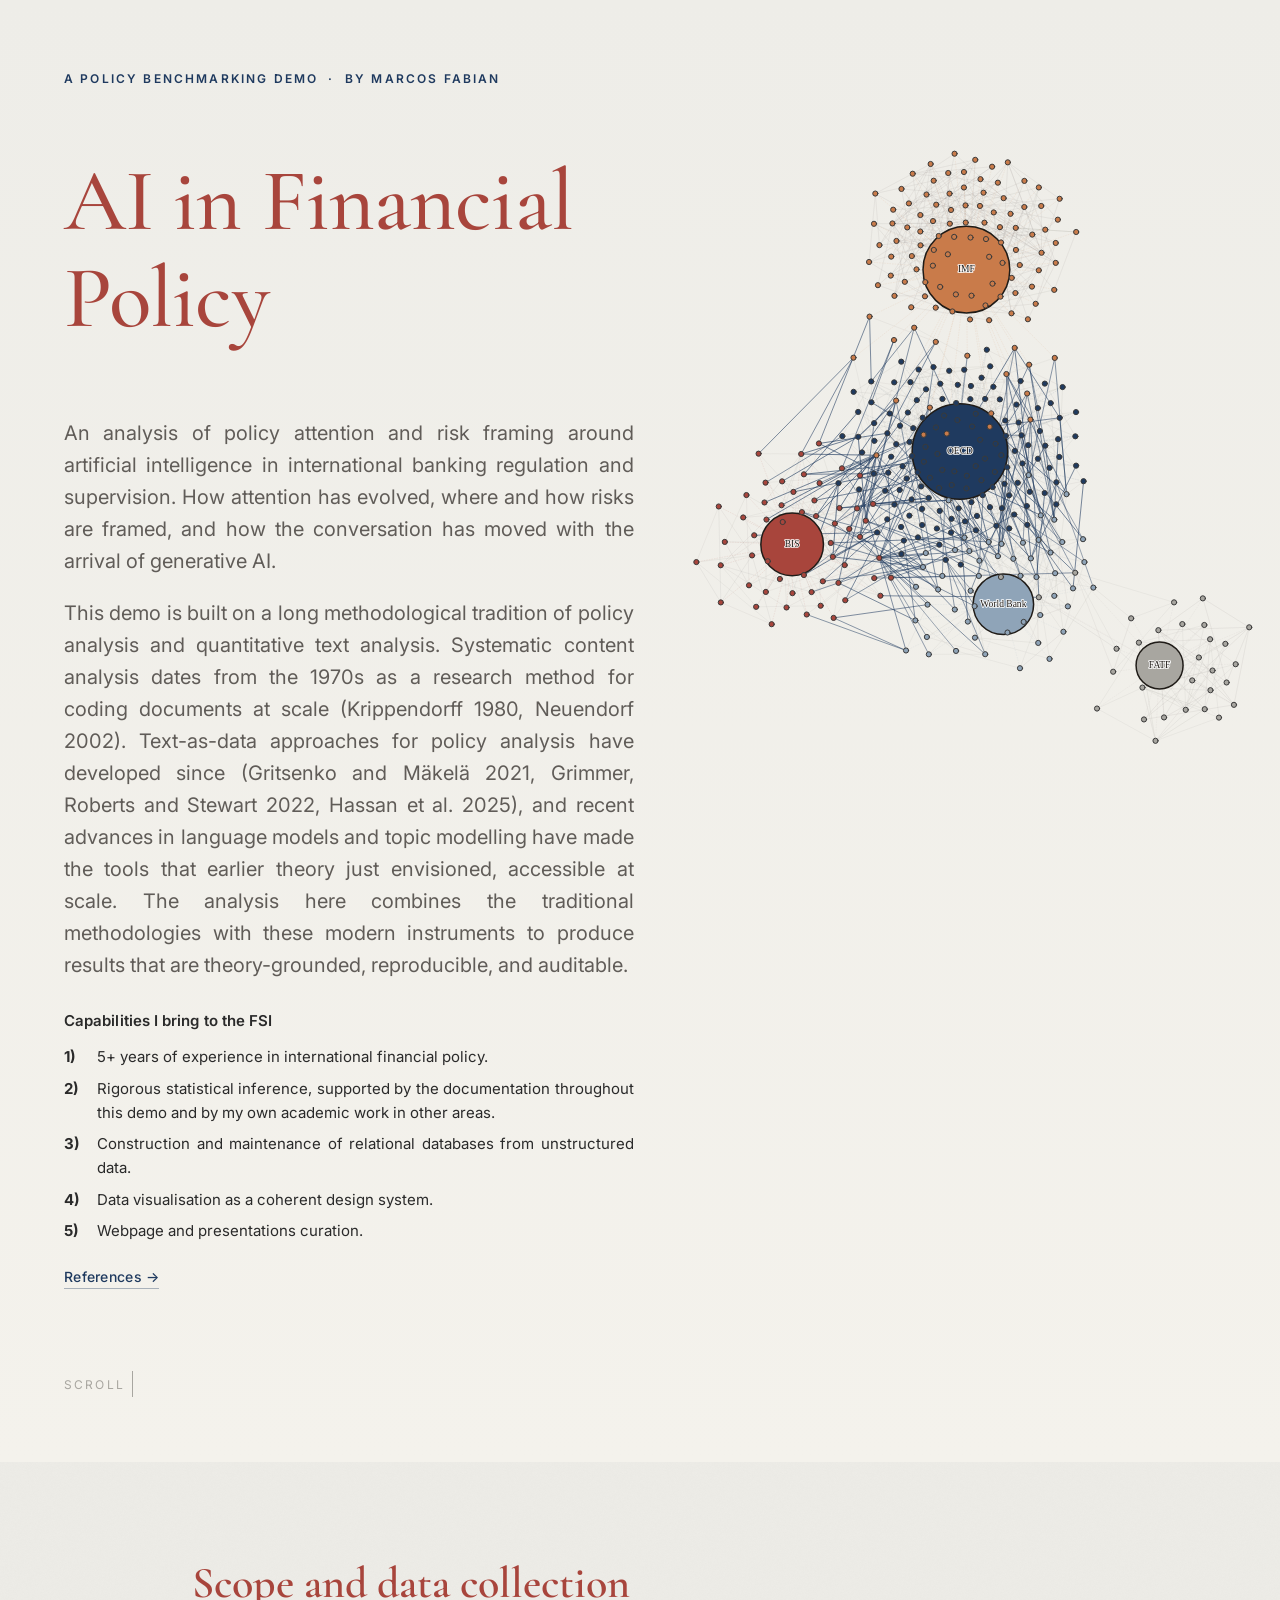
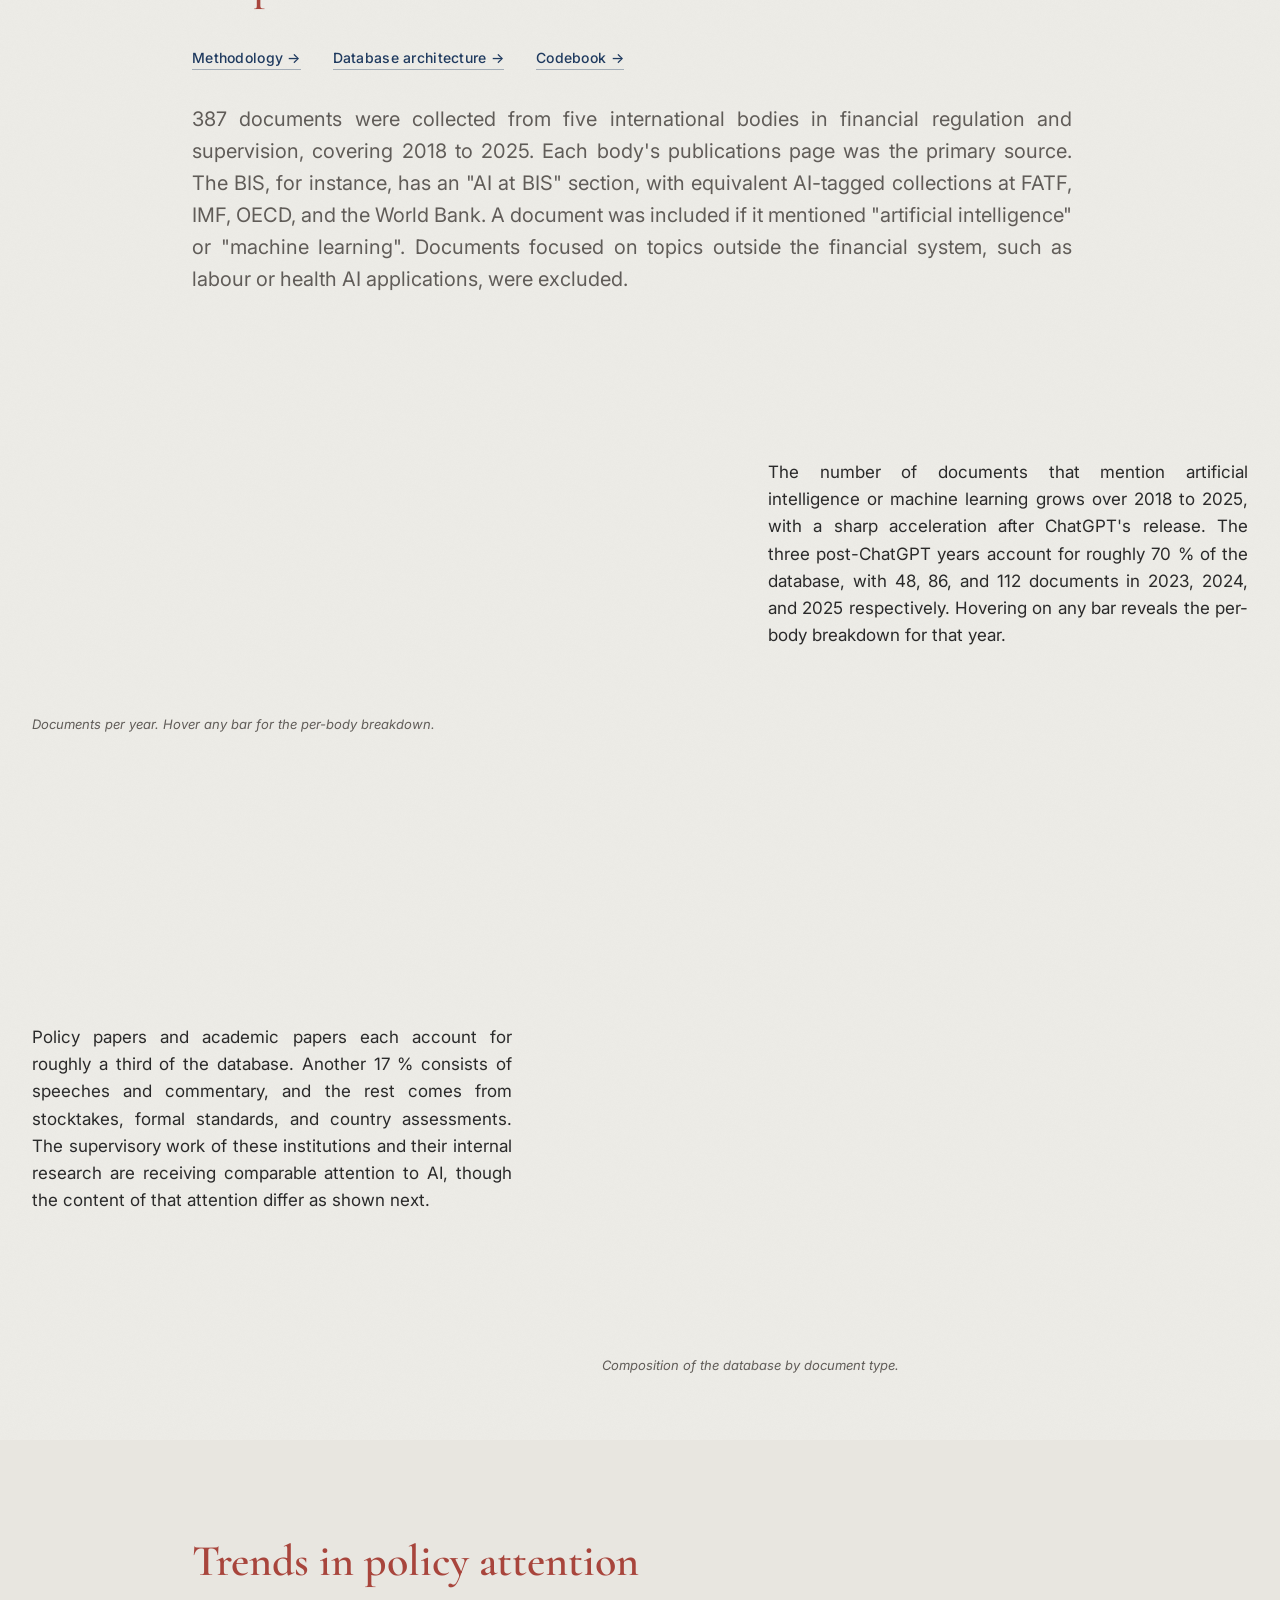
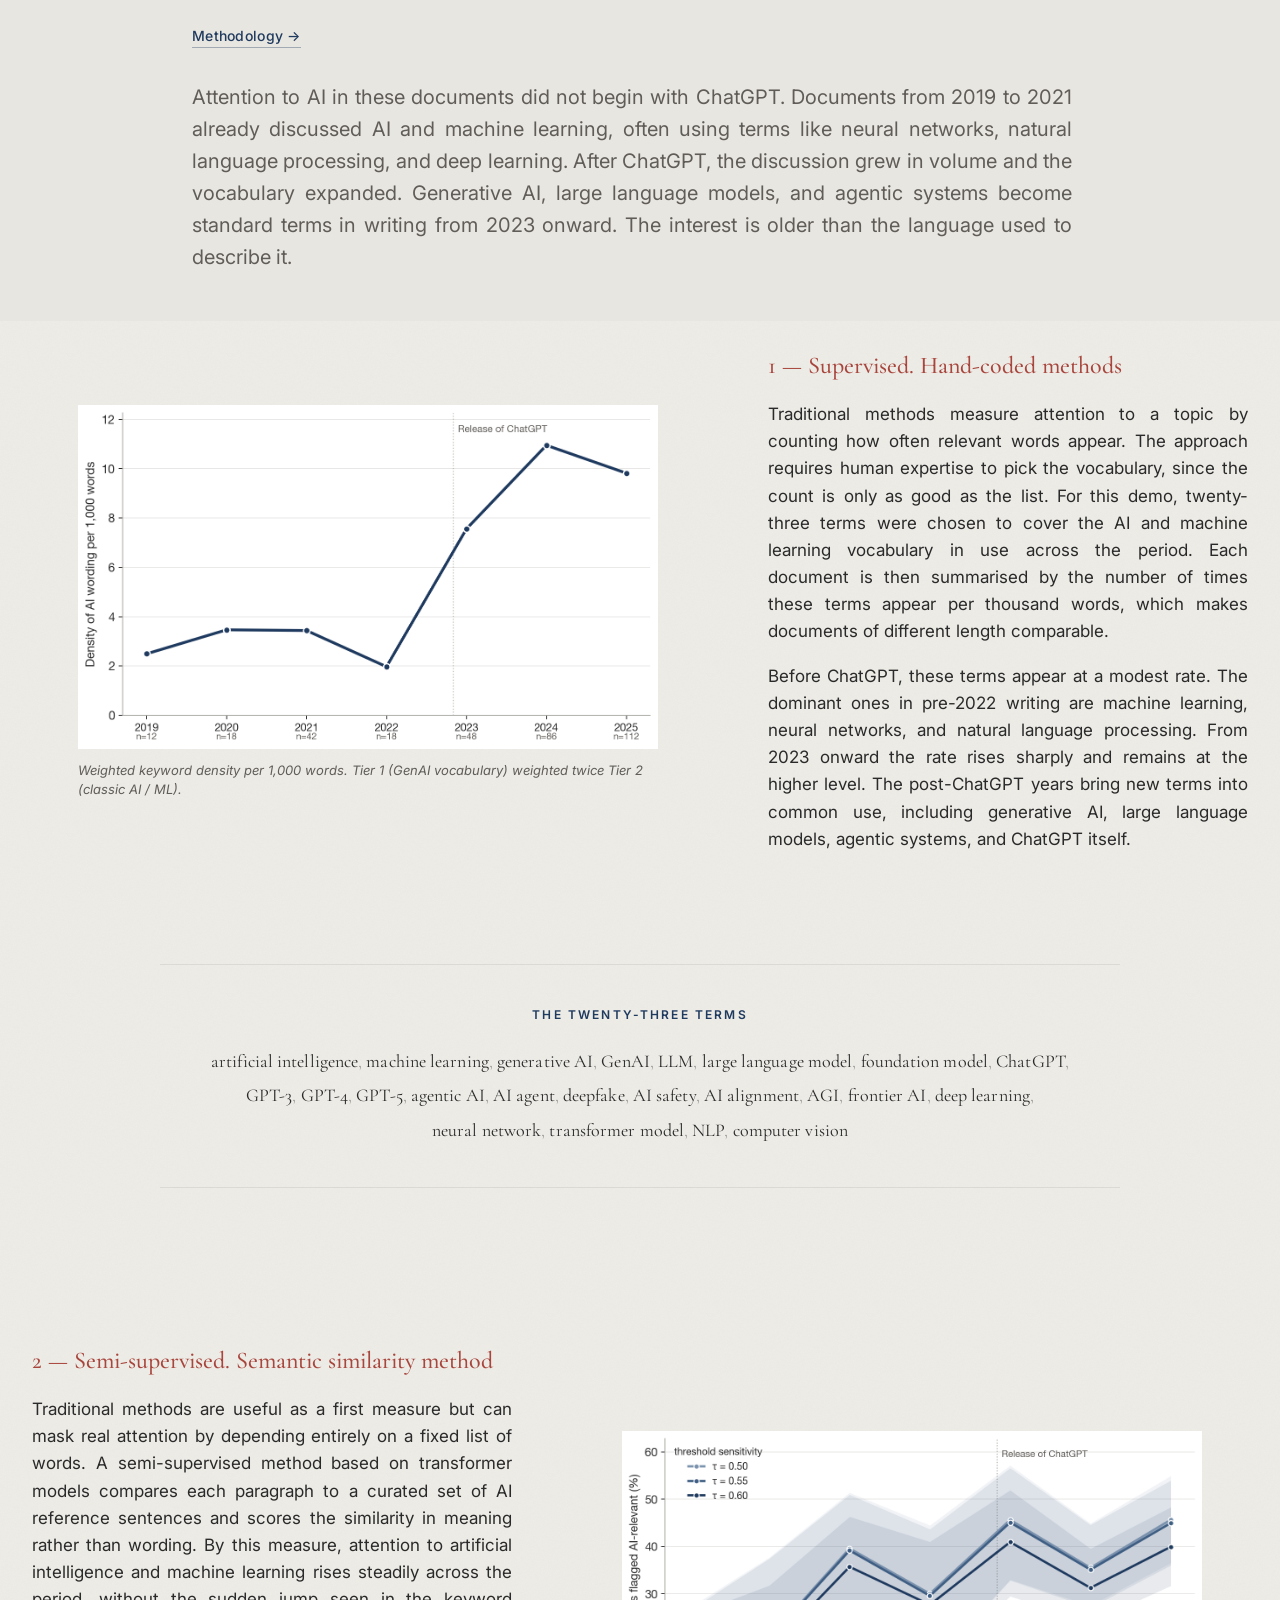
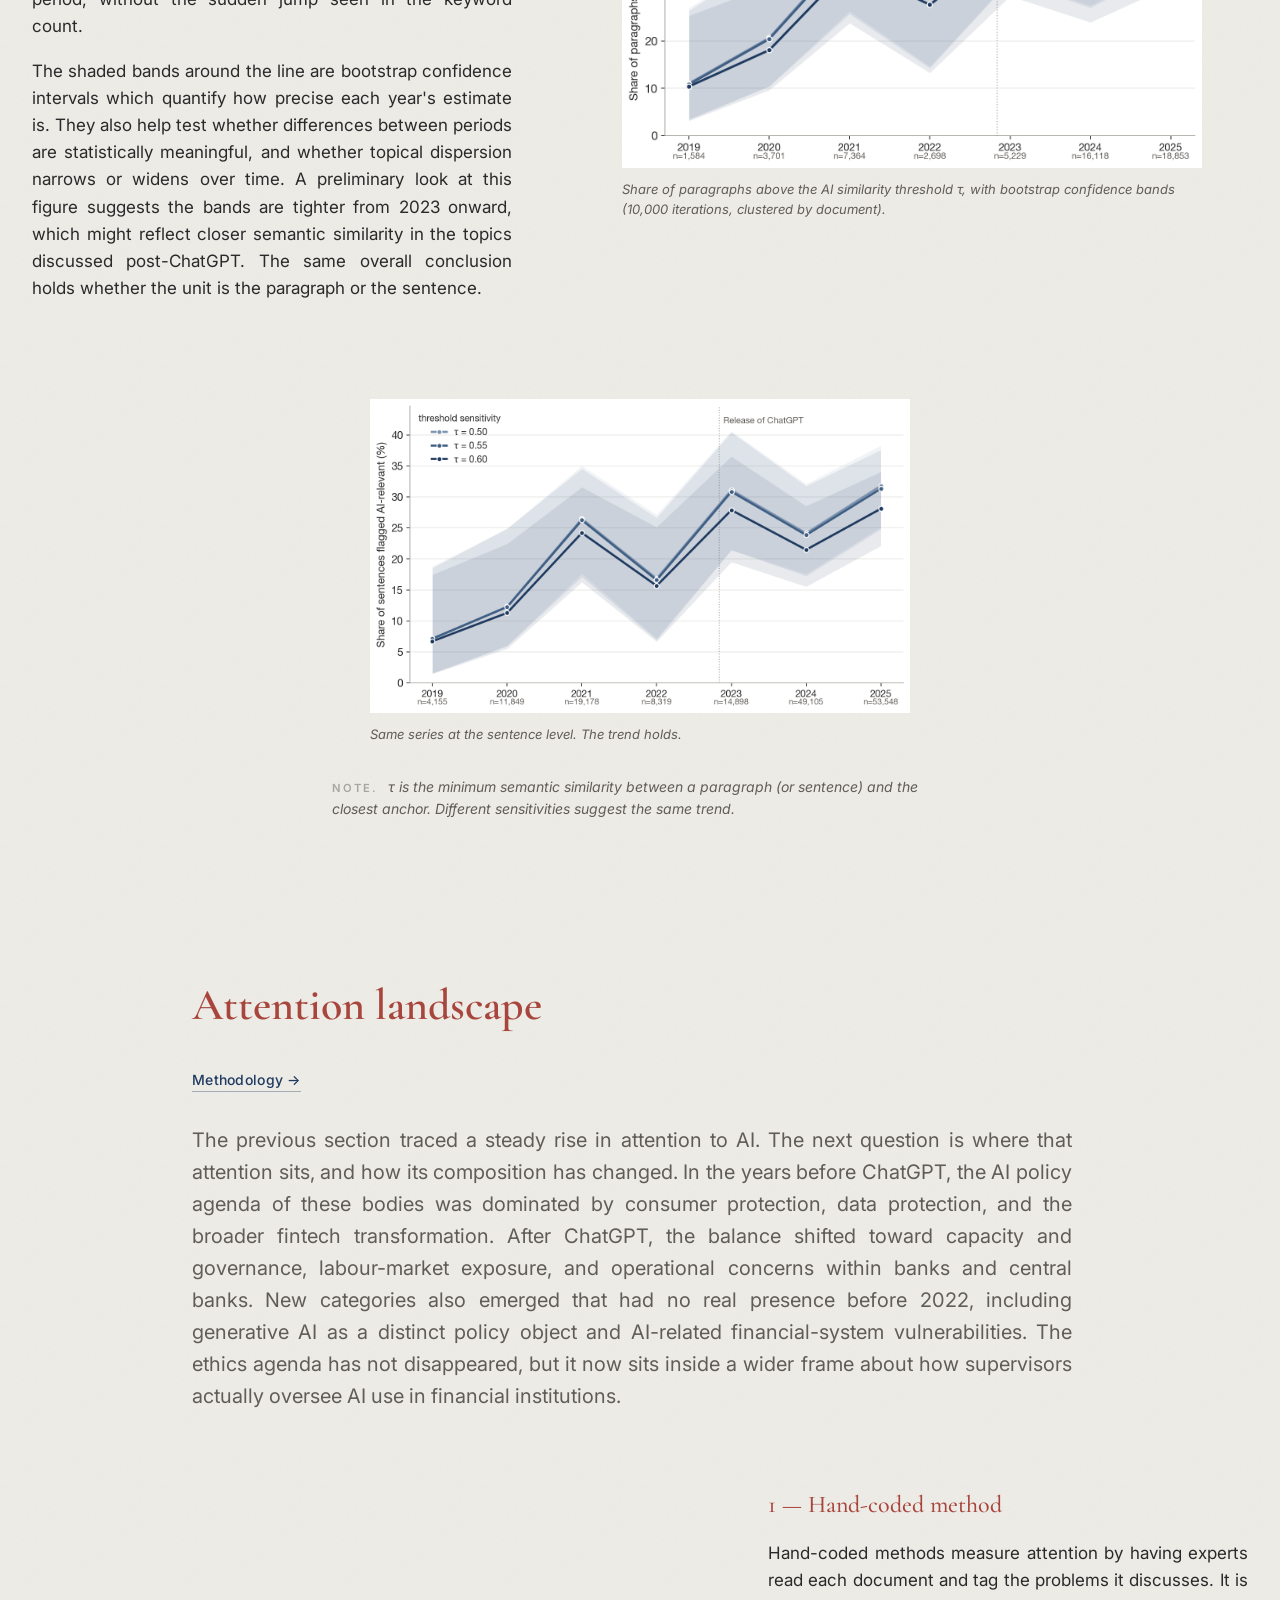
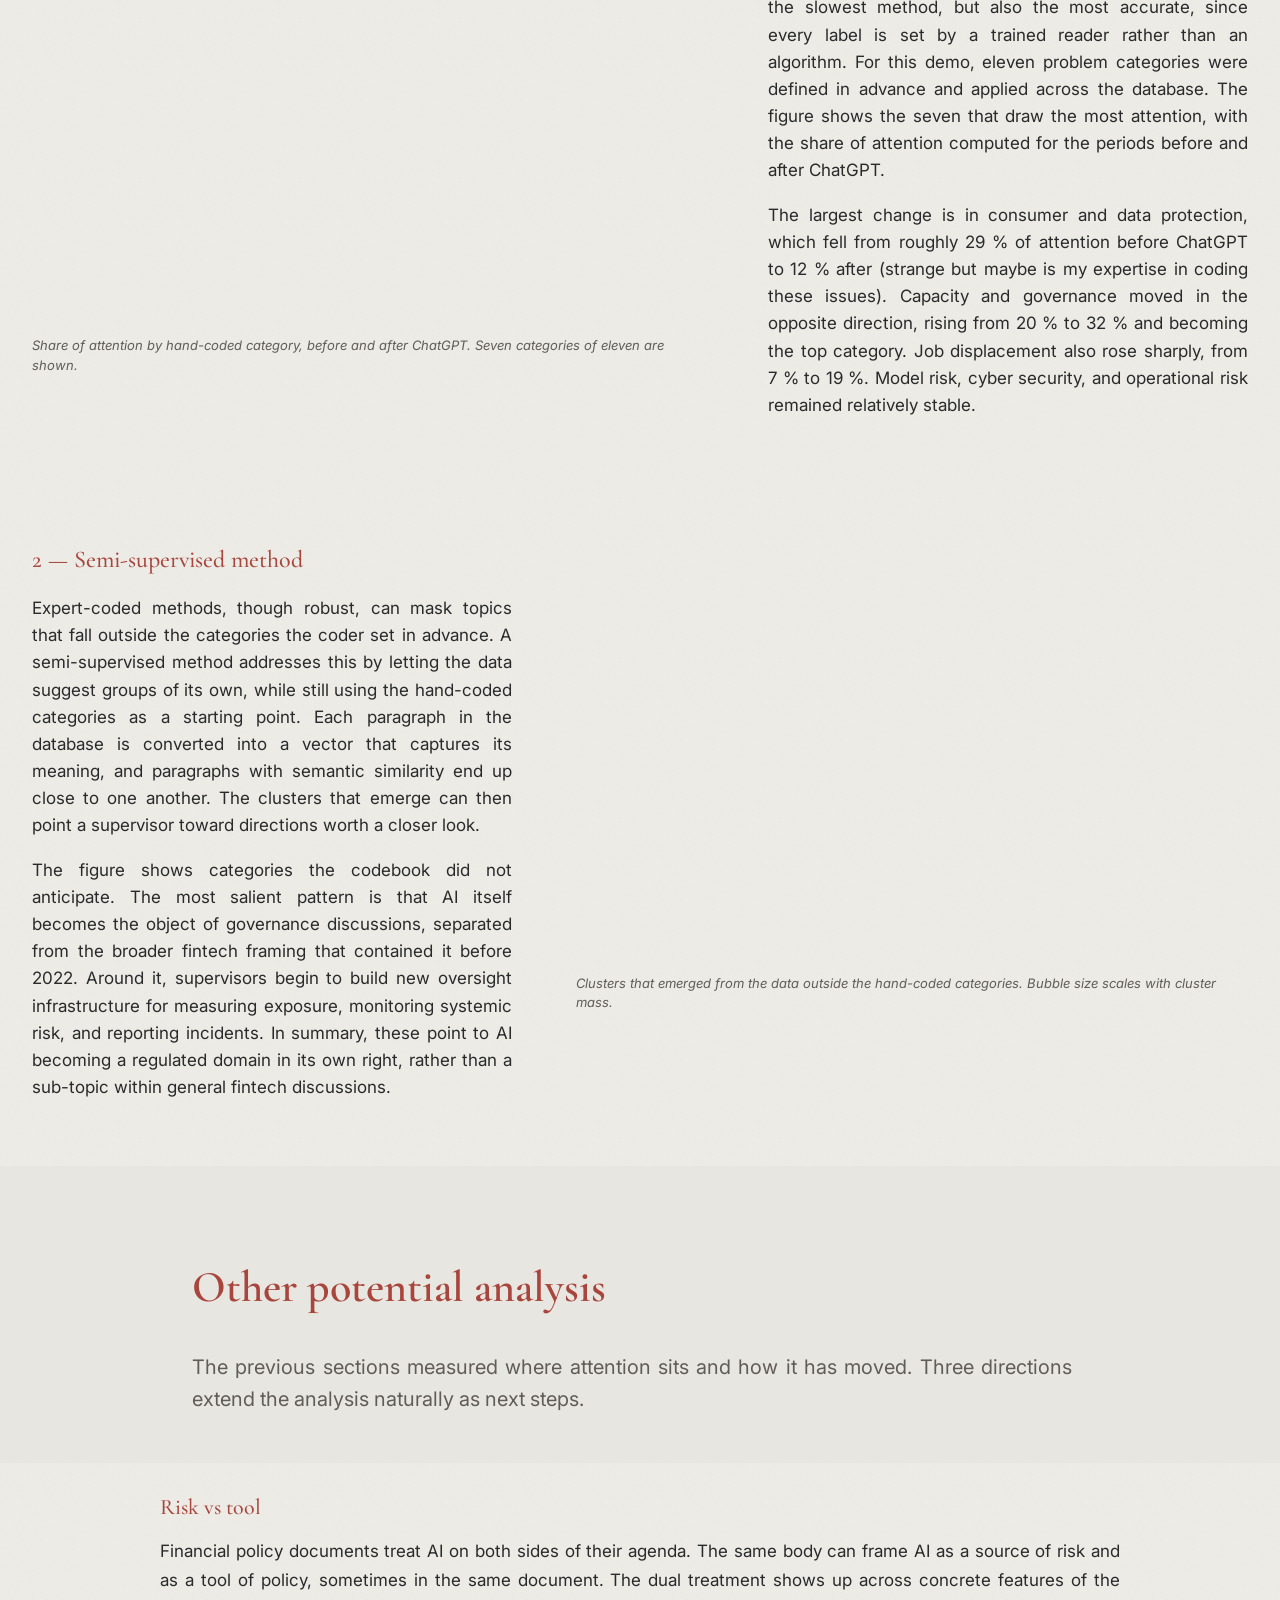
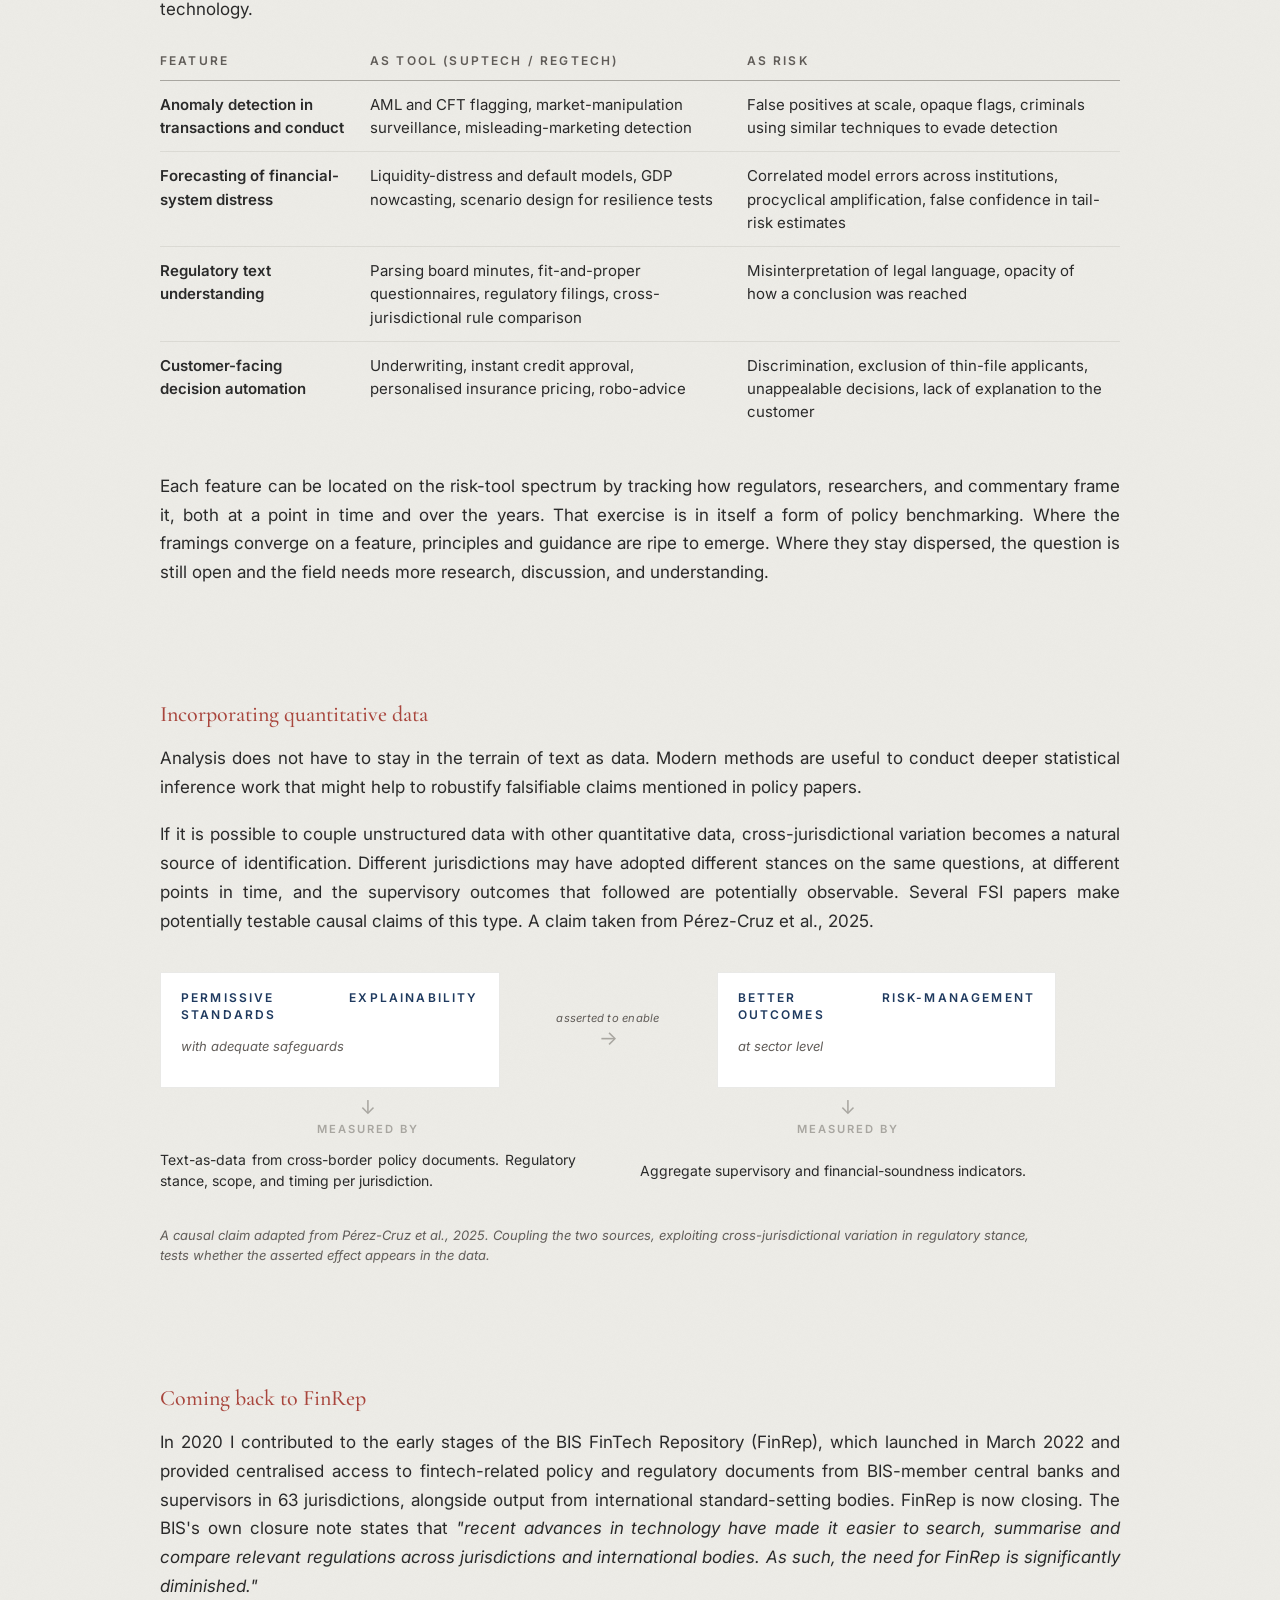
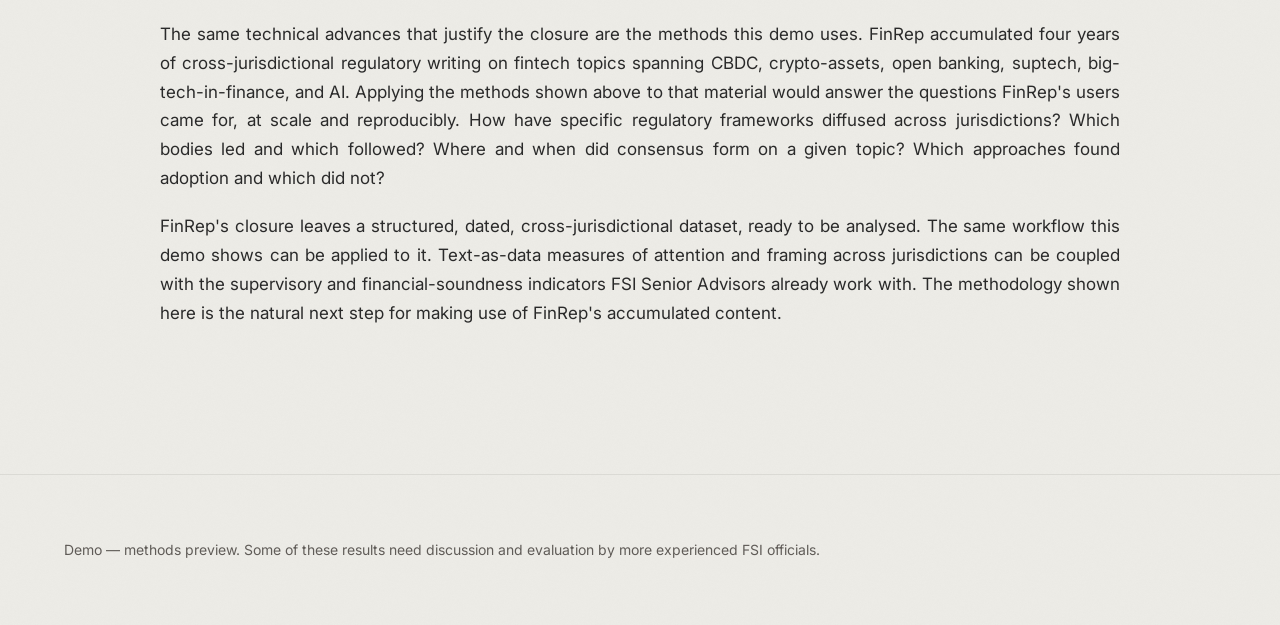
==== commit 3c3248d5: "Add GoatCounter analytics to every served page Privacy-friendly page analytics. The snippet sits jus" ====
--- a/index.html
+++ b/index.html
@@ -612,5 +612,9 @@
   </footer>
 
   <script src="scripts/reveal.js" defer></script>
+
+  <!-- GoatCounter — privacy-friendly page analytics -->
+  <script data-goatcounter="https://marcfabianco.goatcounter.com/count"
+          async src="//gc.zgo.at/count.js"></script>
 </body>
 </html>
--- a/styles/components.css
+++ b/styles/components.css
@@ -373,13 +373,19 @@
 }
 .note-body tbody tr:last-child td { border-bottom: 0; }
 
-/* Wider variant of .note-body for in-page use, where the section
-   already provides a max-width container and we want the prose +
-   tables to use it fully. */
+/* Wider variant of .note-body for in-page use. The article is capped
+   at a moderate column width and centred in its section container,
+   so prose, tables, and diagrams sit balanced rather than hanging to
+   one side. Paragraphs fill the article width — the article is the
+   reading column. */
+.note-body--free {
+  max-width: 60rem;
+  margin-inline: auto;
+}
 .note-body--free p,
 .note-body--free ul,
 .note-body--free ol {
-  max-width: 44em;
+  max-width: 100%;
 }
 .note-body--free table {
   margin-top: 1rem;
